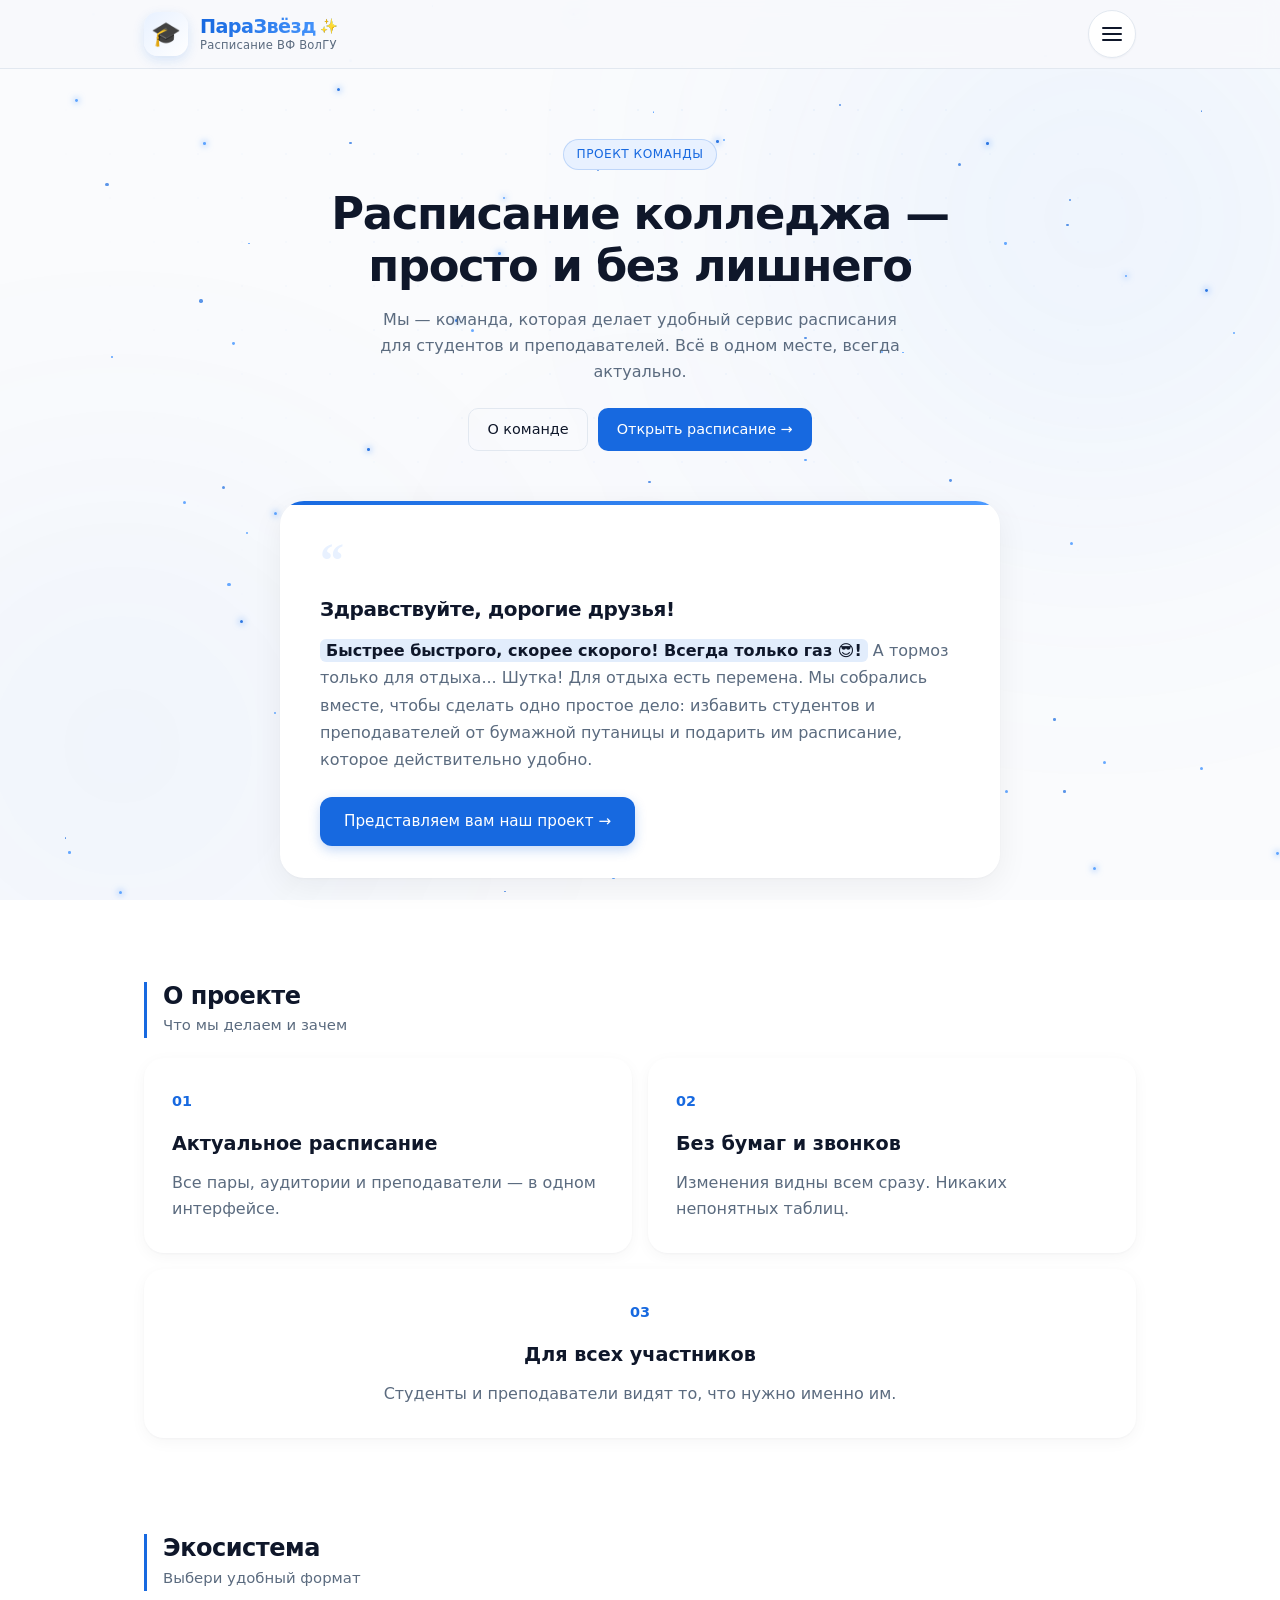
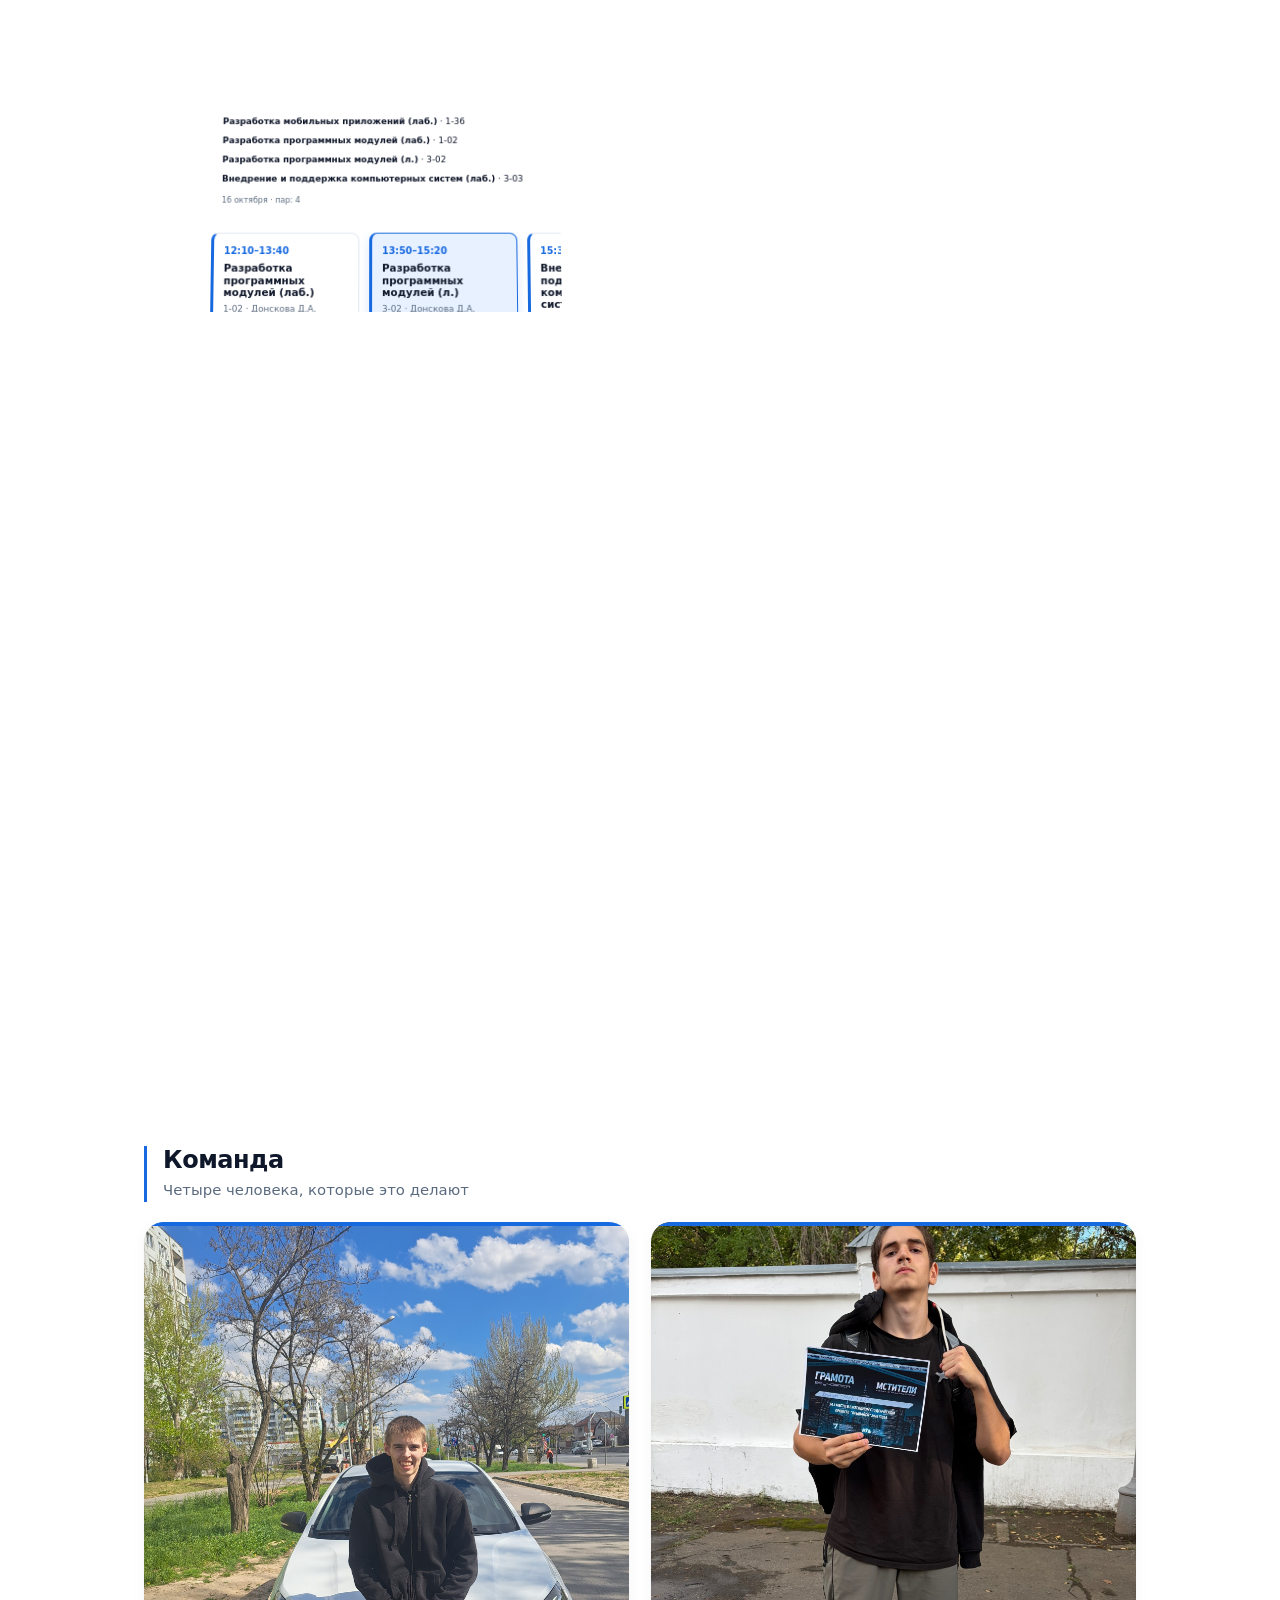
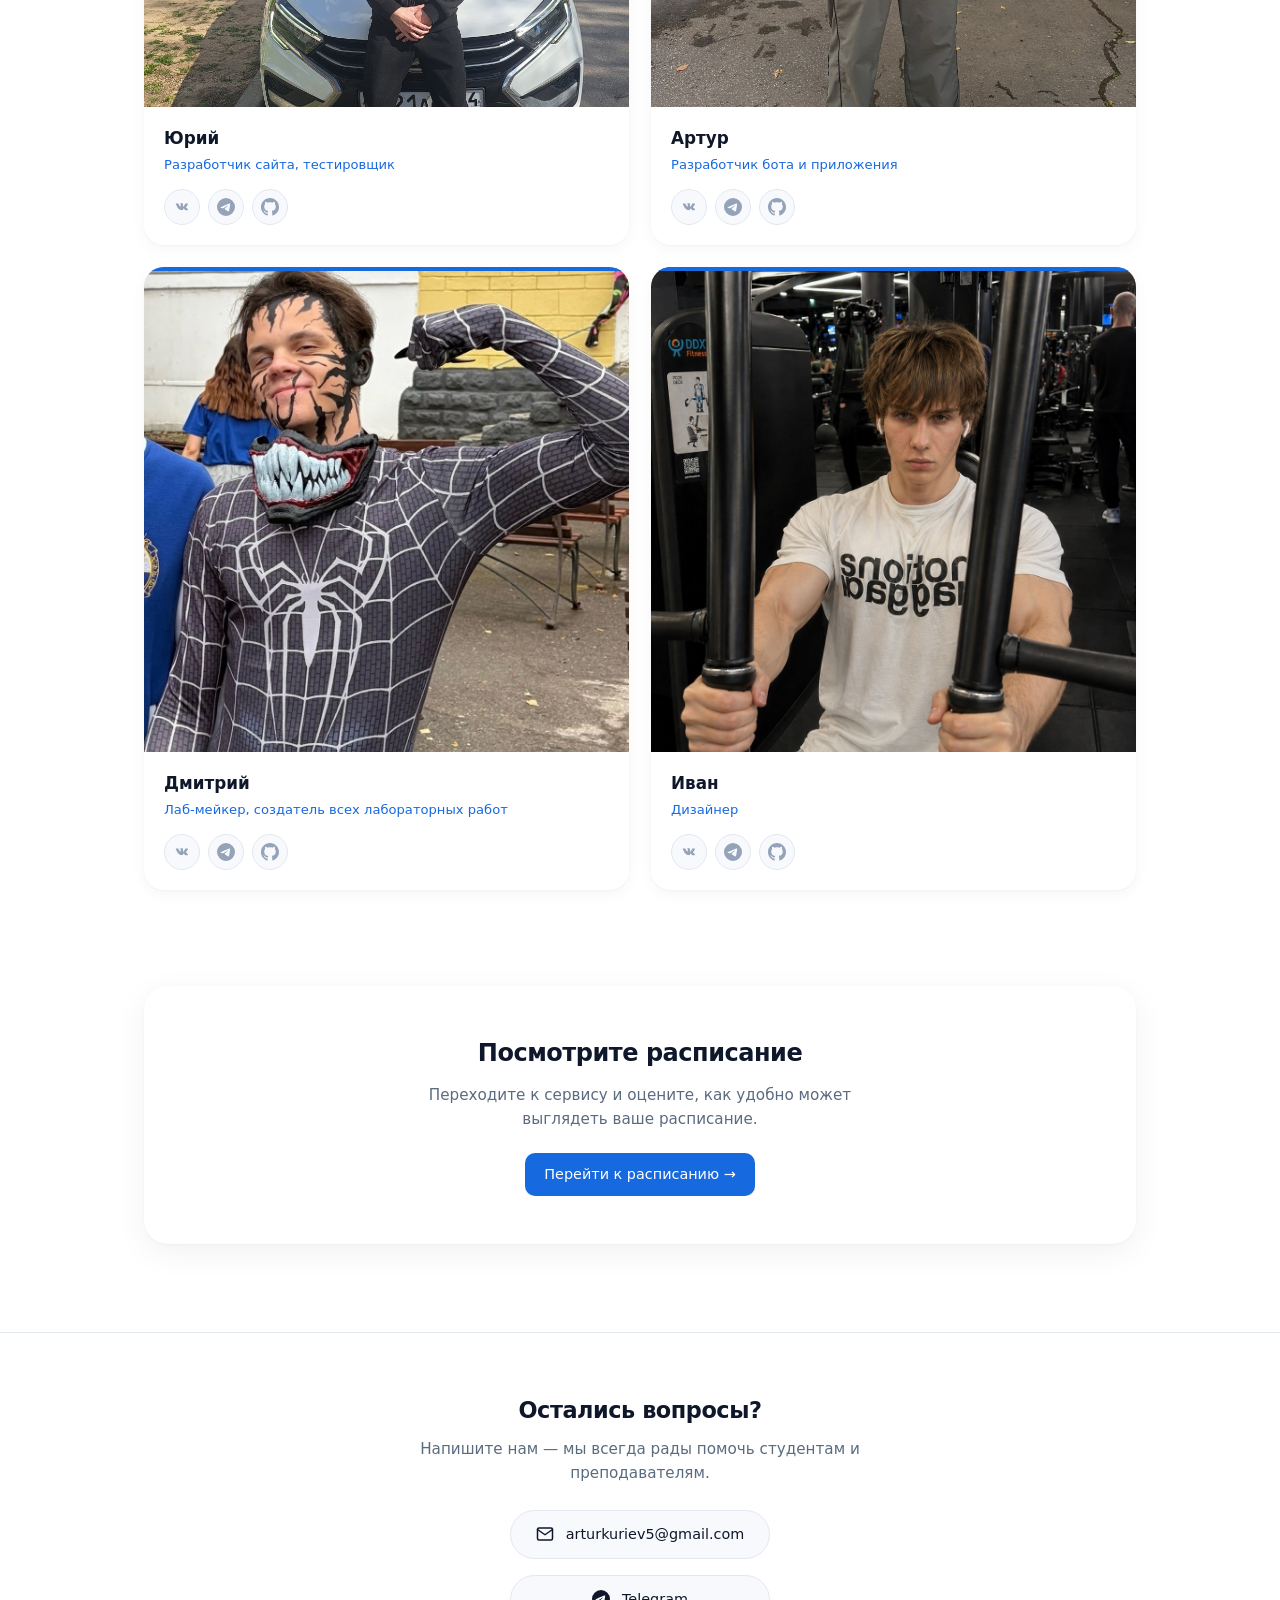
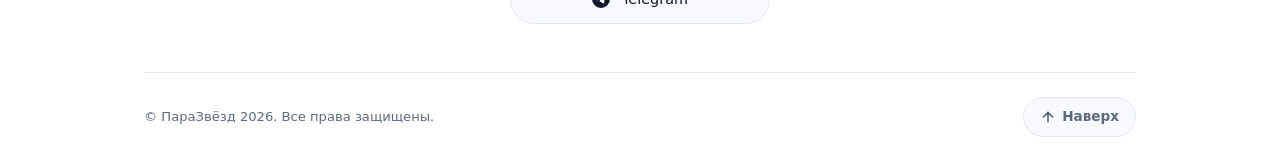
==== index.html @ f4e9b622 "The fourty-five part is ready" ====
<!DOCTYPE html>
<html lang="ru">
<head>
  <meta charset="UTF-8">
  <meta name="viewport" content="width=device-width, initial-scale=1.0">
  <link rel="icon" type="image/png" href="img/favicon.png">
  <title>ПараЗвёзд — расписание ВФ ВолГУ</title>
  <link rel="stylesheet" href="style.css">
</head>
<body>
  <div class="page-bg"></div>
  <div class="bg-decor" aria-hidden="true">
    <span class="blob blob-1"></span>
    <span class="blob blob-2"></span>
    <span class="blob blob-3"></span>
  </div>
  <div class="bg-particles" id="bgParticles" aria-hidden="true"></div>
  <div class="bg-sparkles" id="bgSparkles" aria-hidden="true"></div>
  <div class="star-field" id="starField" aria-hidden="true"></div>
  <header>
    <div class="container nav">
      <a href="index.html" class="logo">
        <div class="logo-icon-wrap">
          <span class="logo-icon">🎓</span>
        </div>
        <div class="logo-text">
          <b>ПараЗвёзд <span class="star-sparkle">✨</span></b>
          <small>Расписание ВФ ВолГУ</small>
        </div>
      </a>
      
      <div class="nav-actions">
        <button class="nav-burger-btn" id="menuBtn" aria-label="Меню">
          <div class="burger-icon">
            <span></span><span></span><span></span>
          </div>
        </button>
      </div>
    </div>
  </header>

    <!-- ПОЛНОЭКРАННОЕ МЕНЮ С КНОПКОЙ ЗАКРЫТИЯ -->
  <div class="fullscreen-menu" id="mobileMenu">
    <!-- Кнопка закрытия -->
    <button class="fs-close-btn" id="closeMenuBtn" aria-label="Закрыть меню">
      <svg width="28" height="28" viewBox="0 0 24 24" fill="none" stroke="currentColor" stroke-width="2" stroke-linecap="round">
        <path d="M18 6L6 18M6 6l12 12"/>
      </svg>
    </button>

    <div class="fs-menu-content">
      <nav class="fs-nav">
        <a href="#about" class="fs-link" style="--i: 1;">О проекте</a>
        <a href="#ecosystem" class="fs-link" style="--i: 2;">Платформы</a>
        <a href="#team" class="fs-link" style="--i: 3;">Команда</a>
      </nav>
      
      <div class="fs-actions">
        <a href="schedule.html" class="fs-btn-main">Расписание</a>
        <button class="fs-theme-btn" id="themeToggle">
          <span id="themeIcon">🌑</span> Сменить тему
        </button>
      </div>
    </div>
  </div>

  <section class="hero">
    <div class="container">
      <div class="hero-badge">Проект команды</div>
      <h1>Расписание колледжа —<br>просто и без лишнего</h1>
      <p>Мы — команда, которая делает удобный сервис расписания для студентов и преподавателей. Всё в одном месте, всегда актуально.</p>
      <div class="hero-buttons">
        <a href="#team" class="btn btn-ghost">О команде</a>
        <a href="schedule.html" class="btn btn-primary">Открыть расписание →</a>
      </div>
    </div>
  </section>

  <section class="intro">
    <div class="container">
      <div class="intro-card">
        <div class="intro-mark">“</div>
        <p class="intro-greeting">Здравствуйте, дорогие друзья!</p>
        <p class="intro-text">
          <span class="bold">Быстрее быстрого, скорее скорого! Всегда только газ 😎!</span> 
          А тормоз только для отдыха... Шутка! Для отдыха есть перемена.
          Мы собрались вместе, чтобы сделать одно простое дело:
          избавить студентов и преподавателей от бумажной путаницы
          и подарить им расписание, которое действительно удобно.
        </p>
        <div class="intro-sign-wrap">
          <a href="schedule.html" class="intro-sign">Представляем вам наш проект →</a>
        </div>
      </div>
    </div>
  </section>

  <section id="about">
    <div class="container">
      <div class="section-head">
        <h2 class="section-title">О проекте</h2>
        <p class="section-sub">Что мы делаем и зачем</p>
      </div>
      <div class="about-grid">
        <div class="about-item">
          <div class="num">01</div>
          <h3>Актуальное расписание</h3>
          <p>Все пары, аудитории и преподаватели — в одном интерфейсе.</p>
        </div>
        <div class="about-item">
          <div class="num">02</div>
          <h3>Без бумаг и звонков</h3>
          <p>Изменения видны всем сразу. Никаких непонятных таблиц.</p>
        </div>
        <div class="about-item">
          <div class="num">03</div>
          <h3>Для всех участников</h3>
          <p>Студенты и преподаватели видят то, что нужно именно им.</p>
        </div>
      </div>
    </div>
  </section>

 <!-- ЭКОСИСТЕМА -->
<section id="ecosystem">
  <div class="container">
    <div class="section-head">
      <h2 class="section-title">Экосистема</h2>
      <p class="section-sub">Выбери удобный формат</p>
    </div>
    
    <!-- МОБИЛЬНЫЙ ХАБ (виден только на телефонах) -->
        <!-- МОБИЛЬНЫЙ ХАБ (виден только на телефонах) -->
    <div class="eco-mobile-hub" id="ecoMobileHub">
      <!-- Сетка из 4 иконок -->
            <!-- Сетка из 4 иконок -->
      <div class="emh-nav">
        <button class="emh-btn active" data-target="web">
          <div class="emh-icon-wrap">
            <!-- Иконка Web (Глобус) -->
            <svg viewBox="0 0 24 24" fill="none" stroke="currentColor" stroke-width="2" stroke-linecap="round" stroke-linejoin="round"><circle cx="12" cy="12" r="10"></circle><line x1="2" y1="12" x2="22" y2="12"></line><path d="M12 2a15.3 15.3 0 0 1 4 10 15.3 15.3 0 0 1-4 10 15.3 15.3 0 0 1-4-10 15.3 15.3 0 0 1 4-10z"></path></svg>
          </div>
          <span class="emh-label">Web / iOS</span>
        </button>

        <button class="emh-btn" data-target="vk">
          <div class="emh-icon-wrap">
            <!-- Иконка VK (из футера) -->
            <svg viewBox="0 0 24 24" fill="currentColor"><path d="M12.785 16.241s.288-.032.436-.194c.136-.148.132-.427.132-.427s-.02-1.304.576-1.496c.588-.19 1.341 1.26 2.14 1.818.605.422 1.064.33 1.064.33l2.137-.03s1.117-.07.587-.953c-.043-.072-.308-.66-1.58-1.868-1.326-1.26-1.148-1.055.448-3.234.972-1.327 1.36-2.138 1.239-2.485-.116-.33-.84-.24-.84-.24l-2.407.015s-.178-.025-.31.056c-.13.08-.212.265-.212.265s-.38 1.03-.885 1.905c-1.065 1.854-1.492 1.951-1.666 1.837-.404-.265-.303-1.07-.303-1.642 0-1.786.267-2.53-.52-2.723-.26-.064-.452-.106-1.117-.113-.853-.01-1.573.003-1.982.207-.272.136-.482.44-.354.457.158.022.516.098.706.363.245.343.235 1.113.235 1.113s.14 2.104-.327 2.365c-.32.178-.76-.185-1.7-1.844 0 0-.47-.825-.85-1.735-.09-.214-.215-.42-.402-.516-.228-.115-.563-.148-.563-.148l-2.287.014s-.343.01-.47.162c-.111.136-.008.416-.008.416s1.79 4.262 3.816 6.407c1.858 1.966 3.967 1.838 3.967 1.838h.955z"/></svg>
          </div>
          <span class="emh-label">VK</span>
        </button>
        
        <button class="emh-btn" data-target="android">
          <div class="emh-icon-wrap">
            <!-- Иконка Android (Робот) -->
            <svg viewBox="0 0 24 24" fill="none" stroke="currentColor" stroke-width="2" stroke-linecap="round" stroke-linejoin="round"><path d="M5 16V9h14v7a2 2 0 0 1-2 2H7a2 2 0 0 1-2-2z"></path><path d="M16 9V6a2 2 0 0 0-2-2H10a2 2 0 0 0-2 2v3"></path><circle cx="9" cy="13" r="1.5"></circle><circle cx="15" cy="13" r="1.5"></circle><path d="M8 22v-4"></path><path d="M16 22v-4"></path></svg>
          </div>
          <span class="emh-label">Android</span>
        </button>

        <button class="emh-btn" data-target="tg">
          <div class="emh-icon-wrap">
            <!-- Иконка Telegram (Самолетик из футера) -->
            <svg viewBox="0 0 24 24" fill="currentColor"><path d="M11.944 0A12 12 0 0 0 0 12a12 12 0 0 0 12 12 12 12 0 0 0 12-12A12 12 0 0 0 12 0a12 12 0 0 0-.056 0zm4.962 7.224c.1-.002.321.023.465.14a.506.506 0 0 1 .171.325c.016.093.036.306.02.472-.18 1.898-.962 6.502-1.36 8.627-.168.9-.499 1.201-.82 1.23-.696.065-1.225-.46-1.9-.902-1.056-.693-1.653-1.124-2.678-1.8-1.185-.78-.417-1.21.258-1.91.177-.184 3.247-2.977 3.307-3.23.007-.032.014-.15-.056-.212s-.174-.041-.249-.024c-.106.024-1.793 1.14-5.061 3.345-.48.33-.913.49-1.302.48-.428-.008-1.252-.241-1.865-.44-.752-.245-1.349-.374-1.297-.789.027-.216.325-.437.893-.663 3.498-1.524 5.83-2.529 6.998-3.014 3.332-1.386 4.025-1.627 4.476-1.635z"/></svg>
          </div>
          <span class="emh-label">Telegram</span>
        </button>
      </div>

      <!-- Общее поле с контентом -->
      <div class="emh-content" id="emhContent">
        <h3 class="emh-title" id="emhTitle">Web / PWA</h3>
        <p class="emh-desc" id="emhDesc">Работает в браузере. Можно установить на iPhone как приложение.</p>
        <a href="#" class="emh-cta" id="emhCta">Как установить?</a>
      </div>
    </div>

    <!-- ДЕСКТОПНЫЕ 3D-КАРТОЧКИ (видны только на ПК) -->
    <div class="eco-carousel-wrap">
      <div class="eco-grid" id="ecoGrid">
        
        <!-- 1. САЙТ -->
        <div class="eco-card" data-color="#1769E0">
          <div class="eco-preview">
            <div class="mockup-browser">
              <div class="mb-header">
                <div class="mb-dots"><span></span><span></span><span></span></div>
                <div class="mb-url">yuriisuperprog.github.io</div>
              </div>
              <div class="mb-body">
                <div class="mb-top-list">
                  <div class="mb-line"><b>Разработка мобильных приложений (лаб.)</b> · 1-36</div>
                  <div class="mb-line"><b>Разработка программных модулей (лаб.)</b> · 1-02</div>
                  <div class="mb-line"><b>Разработка программных модулей (л.)</b> · 3-02</div>
                  <div class="mb-line"><b>Внедрение и поддержка компьютерных систем (лаб.)</b> · 3-03</div>
                  <div class="mb-subtext">16 октября · пар: 4</div>
                </div>
                <div class="mb-cards-row">
                  <div class="mb-card">
                    <div class="mb-time">12:10–13:40</div>
                    <div class="mb-title">Разработка программных модулей (лаб.)</div>
                    <div class="mb-room">1-02 · Донскова Д.А.</div>
                  </div>
                  <div class="mb-card active">
                    <div class="mb-time">13:50–15:20</div>
                    <div class="mb-title">Разработка программных модулей (л.)</div>
                    <div class="mb-room">3-02 · Донскова Д.А.</div>
                    <div class="mb-chips">
                      <span class="mb-chip">ИСП-241</span>
                      <span class="mb-chip">ИСП-242</span>
                      <span class="mb-chip">ИСП-243</span>
                    </div>
                  </div>
                  <div class="mb-card">
                    <div class="mb-time">15:30–17:00</div>
                    <div class="mb-title">Внедрение и поддержка компьютерных систем (лаб.)</div>
                    <div class="mb-room">4-01 · Ушакова М.А.</div>
                  </div>
                </div>
              </div>
            </div>
          </div>
          <div class="eco-text">
            <h3>Сайт</h3>
            <p>Полная версия расписания в браузере</p>
            <a href="schedule.html" class="eco-btn">Открыть</a>
          </div>
        </div>

        <!-- 2. TELEGRAM -->
        <div class="eco-card" data-color="#2AABEE">
          <div class="eco-preview">
            <div class="mockup-telegram">
              <div class="mt-header">
                <div class="mt-avatar">
                  <svg viewBox="0 0 24 24" fill="none" stroke="currentColor" stroke-width="2" stroke-linecap="round" stroke-linejoin="round"><path d="M22 2L11 13M22 2l-7 20-4-9-9-4 20-7z"/></svg>
                </div>
                <div class="mt-title">
                  <b>ПараЗвёзд</b>
                  <span>4 подписчика</span>
                </div>
                <div class="mt-actions">
                  <svg width="16" height="16" viewBox="0 0 24 24" fill="none" stroke="currentColor" stroke-width="2"><circle cx="11" cy="11" r="8"/><path d="M21 21l-4.35-4.35"/></svg>
                  <svg width="16" height="16" viewBox="0 0 24 24" fill="none" stroke="currentColor" stroke-width="2"><circle cx="12" cy="12" r="1"/><circle cx="19" cy="12" r="1"/><circle cx="5" cy="12" r="1"/></svg>
                </div>
              </div>
              <div class="mt-chat-bg">
                <div class="mt-message">
                  <div class="mt-msg-author">ПараЗвёзд <span class="mt-time">00:29</span></div>
                  <div class="mt-msg-text">
                    📅 <b>Расписание на неделю</b><br><br>
                    👥 <b>ИСП-241</b><br><br>
                    ⭐️⭐️ Понедельник · 19.10<br>
                    2 Пара. 10:10 — 11:40<br>
                    Разработка мобильных приложений (лаб.)<br>
                    Ауд. 1-36; Преп. Леонтьев Д.А.<br><br>
                    3 Пара. 12:10 — 13:40<br>
                    Разработка программных модулей (лаб.)<br>
                    Ауд. 1-02; Преп. Донскова Д.А.
                  </div>
                </div>
                <div class="mt-buttons">
                  <div class="mt-btn mt-btn-primary">📖 Посмотреть расписание</div>
                  <div class="mt-btn mt-btn-secondary">⚙️ Настройки</div>
                </div>
              </div>
            </div>
          </div>
          <div class="eco-text">
            <h3>Telegram-бот</h3>
            <p>Расписание прямо в мессенджере</p>
            <a href="#" class="eco-btn">Перейти</a>
          </div>
        </div>

        <!-- 3. VK -->
        <div class="eco-card" data-color="#0077FF">
          <div class="eco-preview">
            <div class="mockup-vk">
              <div class="vk-header">
                <div class="vk-avatar">B</div>
                <div class="vk-title">
                  <b>ПараЗвёзд</b>
                  <span>ВКонтакте</span>
                </div>
              </div>
              <div class="vk-chat-bg">
                <div class="vk-message">
                  <div class="vk-msg-author">ПараЗвёзд</div>
                  <div class="vk-msg-text">
                    📅 <b>Расписание на неделю</b><br><br>
                    👥 <b>ИСП-241</b><br><br>
                    ⭐️⭐️ Понедельник · 19.10<br>
                    2 Пара. 10:10 — 11:40<br>
                    Разработка мобильных приложений (лаб.)<br>
                    Ауд. 1-36; Преп. Леонтьев Д.А.<br><br>
                    3 Пара. 12:10 — 13:40<br>
                    Разработка программных модулей (лаб.)<br>
                    Ауд. 1-02; Преп. Донскова Д.А.
                  </div>
                </div>
                <div class="vk-buttons">
                  <div class="vk-btn">📖 Посмотреть расписание</div>
                  <div class="vk-btn">⚙️ Настройки</div>
                </div>
              </div>
            </div>
          </div>
          <div class="eco-text">
            <h3>VK-бот</h3>
            <p>Уведомления и расписание во ВКонтакте</p>
            <a href="#" class="eco-btn">Перейти</a>
          </div>
        </div>

        <!-- 4. ПРИЛОЖЕНИЕ -->
        <div class="eco-card" data-color="#6ecf9b">
          <div class="eco-preview">
            <div class="mockup-app">
              <div class="app-header">
                <div class="app-logo">🎓</div>
                <div class="app-title">
                  <b>ПараЗвёзд</b>
                  <span>Расписание ВолГУ</span>
                </div>
                <div class="app-actions">🌙 ☰</div>
              </div>
              <div class="app-body">
                <div class="app-greeting">
                  <b>Привет, Юрий! 👋</b>
                </div>
                <div class="app-wish">
                  🧠 Каждая решённая задача делает тебя сильнее!
                </div>
                <div class="app-filters">
                  <div class="app-label">Специальность</div>
                  <div class="app-chips">
                    <span class="app-chip">РУПО</span>
                    <span class="app-chip active">ИСП</span>
                    <span class="app-chip">ЗСП</span>
                    <span class="app-chip">ЭСП</span>
                    <span class="app-chip">ЮСП</span>
                  </div>
                  <div class="app-label" style="margin-top: 12px;">Курс</div>
                  <div class="app-chips">
                    <span class="app-chip">2 курс</span>
                    <span class="app-chip active">3 курс</span>
                    <span class="app-chip">4 курс</span>
                  </div>
                  <div class="app-label" style="margin-top: 12px;">Группа</div>
                  <div class="app-chips">
                    <span class="app-chip active">ИСП-241</span>
                    <span class="app-chip">ИСП-242</span>
                    <span class="app-chip">ИСП-243</span>
                  </div>
                </div>
              </div>
            </div>
          </div>
          <div class="eco-text">
            <h3>Приложение</h3>
            <p>Мобильное приложение для iOS и Android</p>
            <a href="#" class="eco-btn">Скачать</a>
          </div>
        </div>

      </div>
      <!-- Точки для мобилки (скрыты, так как есть мобильный хаб) -->
      <div class="eco-dots" id="ecoDots"></div>
    </div>
  </div>
</section>

<!-- МОДАЛКА ИНСТРУКЦИИ ДЛЯ iOS -->
<div class="install-modal" id="iosInstallModal">
  <div class="install-window">
    <button class="install-close" id="closeInstallBtn">✕</button>
    <div class="install-icon">🍏</div>
    <h3>Как установить на iPhone</h3>
    <div class="install-steps">
      <div class="step">
        <span class="step-num">1</span>
        <div>Откройте сайт в браузере <b>Safari</b> (это важно).</div>
      </div>
      <div class="step">
        <span class="step-num">2</span>
        <div>Нажмите на кнопку <b>«Поделиться»</b> (квадрат со стрелочкой вверх).</div>
      </div>
      <div class="step">
        <span class="step-num">3</span>
        <div>Выберите <b>«На экран "Домой"»</b>.</div>
      </div>
      <div class="step">
        <span class="step-num">4</span>
        <div>Нажмите <b>«Добавить»</b>.</div>
      </div>
    </div>
  </div>
</div>

  <section id="team">
    <div class="container">
      <div class="section-head">
        <h2 class="section-title">Команда</h2>
        <p class="section-sub">Четыре человека, которые это делают</p>
      </div>
      <div class="team-grid">

        <article class="member member--blue">
          <div class="photo">
            <img src="img/1.jpg" alt="Разработчик">
          </div>
          <div class="member-body">
            <h3>Юрий</h3>
            <div class="role">Разработчик сайта, тестировщик</div>
            <div class="team-socials">
               <a href="https://vk.ru/id566690820" target="_blank" class="social-btn vk" title="ВКонтакте"></a>
              <a href="https://t.me/Yura1231qwerty" target="_blank" class="social-btn tg" title="Telegram"></a>
              <a href="https://github.com/YuriiSuperProg" target="_blank" class="social-btn gh" title="GitHub"></a>
            </div>
          </div>
        </article>

        <article class="member member--blue-2">
          <div class="photo">
            <img src="img/2.jpg" alt="Разработчик">
          </div>
          <div class="member-body">
            <h3>Артур</h3>
            <div class="role">Разработчик бота и приложения</div>
            <div class="team-socials">
              <a href="https://vk.ru/aptypmorgan" target="_blank" class="social-btn vk" title="ВКонтакте"></a>
              <a href="https://t.me/shadwGG" target="_blank" class="social-btn tg" title="Telegram"></a>
              <a href="https://github.com/APTYPMORGAN" target="_blank" class="social-btn gh" title="GitHub"></a>
            </div>
          </div>
        </article>

        <article class="member member--dark">
          <div class="photo">
            <img src="img/31.jpg" alt="Разработчик">
          </div>
          <div class="member-body">
            <h3>Дмитрий</h3>
            <div class="role">Лаб-мейкер, создатель всех лабораторных работ</div>
            <div class="team-socials">
              <a href="https://vk.ru/virpitzstal" target="_blank" class="social-btn vk" title="ВКонтакте"></a>
              <a href="https://t.me/VirpitzStal" target="_blank" class="social-btn tg" title="Telegram"></a>
              <a href=" https://github.com/DmitriyPros" target="_blank" class="social-btn gh" title="GitHub"></a>
            </div>
          </div>
        </article>

        <article class="member member--soft">
          <div class="photo">
            <img src="img/4.jpg" alt="Разработчик">
          </div>
          <div class="member-body">
            <h3>Иван</h3>
            <div class="role">Дизайнер</div>
            <div class="team-socials">
              <a href="https://vk.ru/crom0v" target="_blank" class="social-btn vk" title="ВКонтакте"></a>
              <a href="https://t.me/crom0v" target="_blank" class="social-btn tg" title="Telegram"></a>
              <a href="https://github.com/VanyaOrlov2009" target="_blank" class="social-btn gh" title="GitHub"></a>
             </div>
          </div>
        </article>

      </div>
    </div>
  </section>

  <section>
    <div class="container">
      <div class="cta">
        <h2>Посмотрите расписание</h2>
        <p>Переходите к сервису и оцените, как удобно может выглядеть ваше расписание.</p>
        <a href="schedule.html" class="btn btn-primary">Перейти к расписанию →</a>
      </div>
    </div>
  </section>

  <footer>
  <div class="container">
    
    <div class="footer-support">
      <h2>Остались вопросы?</h2>
      <p>Напишите нам — мы всегда рады помочь студентам и преподавателям.</p>
      
      <!-- Контейнер открыт здесь -->
      <div class="footer-contact">
        
        <!-- Кнопка 1: Почта -->
        <a href="mailto:arturkuriev5@gmail.com" class="footer-btn" title="Написать на почту">
          <svg viewBox="0 0 24 24" fill="none" stroke="currentColor" stroke-width="2" stroke-linecap="round" stroke-linejoin="round" width="18" height="18">
            <path d="M4 4h16c1.1 0 2 .9 2 2v12c0 1.1-.9 2-2 2H4c-1.1 0-2-.9-2-2V6c0-1.1.9-2 2-2z"></path>
            <polyline points="22,6 12,13 2,6"></polyline>
          </svg>
          arturkuriev5@gmail.com
        </a>

        <!-- Кнопка 2: Telegram -->
        <a href="https://t.me/shadwGG" target="_blank" class="footer-btn footer-btn--tg" title="Написать в Telegram">
          <svg viewBox="0 0 24 24" fill="currentColor" width="18" height="18">
            <path d="M11.944 0A12 12 0 0 0 0 12a12 12 0 0 0 12 12 12 12 0 0 0 12-12A12 12 0 0 0 12 0a12 12 0 0 0-.056 0zm4.962 7.224c.1-.002.321.023.465.14a.506.506 0 0 1 .171.325c.016.093.036.306.02.472-.18 1.898-.962 6.502-1.36 8.627-.168.9-.499 1.201-.82 1.23-.696.065-1.225-.46-1.9-.902-1.056-.693-1.653-1.124-2.678-1.8-1.185-.78-.417-1.21.258-1.91.177-.184 3.247-2.977 3.307-3.23.007-.032.014-.15-.056-.212s-.174-.041-.249-.024c-.106.024-1.793 1.14-5.061 3.345-.48.33-.913.49-1.302.48-.428-.008-1.252-.241-1.865-.44-.752-.245-1.349-.374-1.297-.789.027-.216.325-.437.893-.663 3.498-1.524 5.83-2.529 6.998-3.014 3.332-1.386 4.025-1.627 4.476-1.635z"/>
          </svg>
          Telegram
        </a>

      </div> <!-- Контейнер закрыт ПОСЛЕ кнопки Telegram -->
    </div>

    <div class="footer-bottom">
      <div>© ПараЗвёзд 2026. Все права защищены.</div>
      <a href="#" class="footer-up-btn" onclick="window.scrollTo({top: 0, behavior: 'smooth'}); return false;">
        <svg width="16" height="16" viewBox="0 0 24 24" fill="none" stroke="currentColor" stroke-width="2.5" stroke-linecap="round" stroke-linejoin="round">
          <path d="M12 19V5M5 12l7-7 7 7"/>
        </svg>
        Наверх
      </a>
    </div>

  </div>
</footer>

  <!-- ОВЕРЛЕЙ И МОДАЛКА ДЛЯ ЭКОСИСТЕМЫ -->
  <div class="eco-overlay" id="ecoOverlay" hidden></div>
  <div class="eco-modal" id="ecoModal" hidden>
    <button class="eco-modal__close" id="ecoModalClose">✕</button>
    <div class="eco-modal__content" id="ecoModalContent"></div>
  </div>

  <script src="bg-particles.js"></script>
  <script src="stars.js"></script>
  <script src="script.js"></script>
</body>
</html>
---- style.css ----
/* ============================================================
   БАЗА
   ============================================================ */
* { margin: 0; padding: 0; box-sizing: border-box; }

:root {
  --blue:       #1769E0;
  --blue-2:     #4C9AFF;
  --blue-soft:  #E8F1FF;
  --bg:         #F7F9FC;
  --bg-2:       #EEF3F9;
  --card:       #FFFFFF;
  --text:       #0F172A;
  --muted:      #5B6B7F;
  --line:       #E2E8F0;
  --radius:     20px;

  --shadow-sm: 0 1px 2px rgba(15, 23, 42, 0.04);
  --shadow-md: 0 1px 3px rgba(15, 23, 42, 0.04), 0 4px 16px rgba(15, 23, 42, 0.04);
  --shadow-lg: 0 1px 3px rgba(15, 23, 42, 0.04), 0 8px 32px rgba(15, 23, 42, 0.06);
  --shadow-xl: 0 4px 12px rgba(15, 23, 42, 0.06), 0 12px 32px rgba(15, 23, 42, 0.1);
}

html.dark {
  --bg:         #0B1120;
  --bg-2:       #131C2E;
  --card:       #1A2338;
  --text:       #F7F9FC;
  --muted:      #94A3B8;
  --line:       #2A3448;
  --blue-soft:  #1E2A42;
  --shadow-sm: 0 1px 2px rgba(0, 0, 0, 0.3);
  --shadow-md: 0 1px 3px rgba(0, 0, 0, 0.3), 0 4px 16px rgba(0, 0, 0, 0.3);
  --shadow-lg: 0 1px 3px rgba(0, 0, 0, 0.3), 0 8px 32px rgba(0, 0, 0, 0.4);
  --shadow-xl: 0 4px 12px rgba(0, 0, 0, 0.4), 0 12px 32px rgba(0, 0, 0, 0.5);
}

html { scroll-behavior: smooth; }

body {
  font-family: 'Inter', -apple-system, 'Segoe UI', system-ui, sans-serif;
  background: transparent;           /* ← было var(--bg) */
  color: var(--text);
  line-height: 1.6;
  -webkit-font-smoothing: antialiased;
  transition: background .3s, color .3s;
}

.page-bg {
  position: fixed;
  inset: 0;
  z-index: -3;
  background: #FAFBFD;              /* молочный рассвет */
  transition: background 1.4s ease;
  pointer-events: none;
}
html.dark .page-bg { background: #070B18; }   /* ночь */

.container { max-width: 1040px; margin: 0 auto; padding: 0 24px; }

/* ============================================================
   HEADER И МЕНЮ
   ============================================================ */
header {
  position: sticky; top: 0;
  background: color-mix(in srgb, var(--bg) 88%, transparent);
  backdrop-filter: blur(10px);
  border-bottom: 1px solid var(--line);
  z-index: 100;
}
.nav { display: flex; justify-content: space-between; align-items: center; height: 68px; }
.nav-actions { display: flex; align-items: center; }

.nav-burger-btn {
  display: flex; align-items: center; justify-content: center;
  width: 48px; height: 48px;
  background: var(--card);
  border: 1px solid var(--line);
  border-radius: 50%;
  cursor: pointer;
  box-shadow: var(--shadow-sm);
  transition: all 0.3s ease;
}
.nav-burger-btn:hover { border-color: var(--blue); transform: scale(1.05); }
.nav-burger-btn .burger-icon { display: flex; flex-direction: column; justify-content: space-between; width: 20px; height: 14px; }
.nav-burger-btn .burger-icon span { display: block; width: 100%; height: 2px; background: var(--text); border-radius: 2px; transition: all 0.3s ease; }
.nav-burger-btn.open .burger-icon span:nth-child(1) { transform: translateY(6px) rotate(45deg); }
.nav-burger-btn.open .burger-icon span:nth-child(2) { opacity: 0; transform: scaleX(0); }
.nav-burger-btn.open .burger-icon span:nth-child(3) { transform: translateY(-6px) rotate(-45deg); }

/* ============================================================
   КНОПКИ / HERO
   ============================================================ */
.btn { display: inline-flex; align-items: center; gap: 6px; padding: 9px 18px; border-radius: 10px; text-decoration: none; font-weight: 500; font-size: .9rem; cursor: pointer; border: 1px solid transparent; transition: .15s; font-family: inherit; }
.btn-primary { background: var(--blue); color: #fff; }
.btn-primary:hover { background: #1259c4; }
.btn-ghost { background: transparent; border-color: var(--line); color: var(--text); }
.btn-ghost:hover { border-color: var(--blue); color: var(--blue); }

.hero { padding: 70px 0 50px; text-align: center; }
.hero-badge { display: inline-block; font-size: .76rem; font-weight: 500; letter-spacing: .04em; text-transform: uppercase; color: var(--blue); background: var(--blue-soft); border: 1px solid color-mix(in srgb, var(--blue) 20%, transparent); padding: 5px 13px; border-radius: 999px; margin-bottom: 18px; }
.hero h1 { font-size: clamp(1.8rem, 4vw, 2.8rem); font-weight: 700; letter-spacing: -.03em; line-height: 1.15; margin-bottom: 16px; }
.hero p { color: var(--muted); font-size: 1rem; max-width: 540px; margin: 0 auto 24px; }
.hero-buttons { display: flex; gap: 10px; justify-content: center; flex-wrap: wrap; }

/* ============================================================
   СЕКЦИИ
   ============================================================ */
section { padding: 48px 0; }
.section-head { margin-bottom: 20px; padding-left: 16px; border-left: 3px solid var(--blue); }
.section-title { font-size: 1.5rem; font-weight: 700; letter-spacing: -.02em; margin-bottom: 4px; line-height: 1.2; }
.section-sub { color: var(--muted); font-size: .93rem; }

/* О проекте */
.about-grid { display: grid; grid-template-columns: repeat(2, 1fr); gap: 16px; }
.about-item { background: var(--card); padding: 32px 28px; border-radius: 20px; box-shadow: var(--shadow-md); transition: box-shadow .2s, transform .2s; }
.about-item:hover { box-shadow: var(--shadow-lg); transform: translateY(-2px); }
.about-item:nth-child(3) { grid-column: 1 / -1; text-align: center; }
.about-item .num { font-size: 0.9rem; color: var(--blue); font-weight: 700; margin-bottom: 16px; font-variant-numeric: tabular-nums; }
.about-item h3 { font-size: 1.2rem; font-weight: 700; margin-bottom: 10px; }
.about-item p { color: var(--muted); font-size: 1rem; line-height: 1.6; }

@media (max-width: 640px) {
  .about-grid { grid-template-columns: 1fr; gap: 12px; }
  .about-item:nth-child(3) { grid-column: auto; text-align: left; }
  .about-item:nth-child(3) .num, .about-item:nth-child(3) h3, .about-item:nth-child(3) p { text-align: left; }
}

/* Команда */
.team-grid { display: grid; grid-template-columns: repeat(2, 1fr); gap: 22px; }
.member { position: relative; background: var(--card); border: none; border-radius: 20px; overflow: hidden; box-shadow: var(--shadow-md); transition: transform .25s, box-shadow .25s; }
.member:hover { transform: translateY(-4px); box-shadow: var(--shadow-xl); }
.member::before { content: ''; position: absolute; top: 0; left: 0; right: 0; height: 4px; background: var(--accent, var(--blue)); }
.member .photo { width: 100%; aspect-ratio: 1 / 1; overflow: hidden; background: var(--blue-soft); }
.member .photo img { width: 100%; height: 100%; object-fit: cover; object-position: center 30%; display: block; transition: transform .4s; }
.member:hover .photo img { transform: scale(1.04); }
.member-body { padding: 18px 20px 20px; }
.member h3 { font-size: 1.05rem; font-weight: 600; margin-bottom: 2px; }
.member .role { font-size: .82rem; font-weight: 500; margin-bottom: 10px; color: var(--blue); }
.member .desc { color: var(--muted); font-size: .87rem; line-height: 1.5; }
@media (max-width: 640px) { .team-grid { grid-template-columns: 1fr !important; gap: 16px; } }

/* CTA */
.cta { border: none; border-radius: 24px; padding: 48px 28px; text-align: center; background: var(--card); box-shadow: var(--shadow-lg); }
.cta h2 { font-size: 1.5rem; font-weight: 700; letter-spacing: -.02em; margin-bottom: 10px; }
.cta p { color: var(--muted); font-size: .95rem; max-width: 460px; margin: 0 auto 22px; }

/* ============================================================
   ЛОГОТИП
   ============================================================ */
.logo { display: inline-flex; align-items: center; gap: 12px; text-decoration: none; transition: transform 0.3s ease; }
.logo:hover { transform: scale(1.02); }
.logo-icon-wrap { display: flex; align-items: center; justify-content: center; width: 44px; height: 44px; border-radius: 14px; background: linear-gradient(135deg, var(--blue-soft, #E8F1FF), #ffffff); box-shadow: 0 4px 12px rgba(23, 105, 224, 0.15); position: relative; overflow: hidden; flex-shrink: 0; }
.logo-icon-wrap::after { content: ''; position: absolute; top: 0; left: -100%; width: 50%; height: 100%; background: linear-gradient(90deg, transparent, rgba(255,255,255,0.8), transparent); transform: skewX(-20deg); animation: logoShine 4s infinite; }
@keyframes logoShine { 0% { left: -100%; } 20% { left: 200%; } 100% { left: 200%; } }
.logo-icon { font-size: 1.5rem; line-height: 1; animation: iconFloat 3s ease-in-out infinite; }
@keyframes iconFloat { 0%, 100% { transform: translateY(0); } 50% { transform: translateY(-3px); } }
.logo-text { display: flex; flex-direction: column; line-height: 1.1; }
.logo-text b { font-size: 1.2rem; font-weight: 800; letter-spacing: -0.03em; display: flex; align-items: center; gap: 4px; background: linear-gradient(90deg, #1769E0, #4C9AFF, #1769E0); background-size: 200% auto; -webkit-background-clip: text; background-clip: text; color: transparent; animation: textGradient 4s linear infinite; }
@keyframes textGradient { to { background-position: 200% center; } }
.logo-text small { font-size: 0.72rem; color: var(--muted, #94A3B8); font-weight: 500; letter-spacing: 0.02em; margin-top: 2px; }
.star-sparkle { display: inline-block; font-size: 0.9rem; -webkit-text-fill-color: initial; color: #4C9AFF; animation: sparkle 2s infinite; }
@keyframes sparkle { 0%, 100% { transform: scale(1) rotate(0deg); opacity: 1; } 50% { transform: scale(1.3) rotate(15deg); opacity: 0.7; } }
html.dark .logo-icon-wrap { background: linear-gradient(135deg, #1A2338, #2A3448); box-shadow: 0 4px 12px rgba(0, 0, 0, 0.3); }
html.dark .logo-icon-wrap::after { background: linear-gradient(90deg, transparent, rgba(255,255,255,0.2), transparent); }
html.dark .logo-text b { background: linear-gradient(90deg, #4C9AFF, #8AB4F8, #4C9AFF); background-size: 200% auto; -webkit-background-clip: text; background-clip: text; }
@media (max-width: 640px) { .logo-icon-wrap { width: 38px; height: 38px; } .logo-text b { font-size: 1.05rem; } .logo-text small { font-size: 0.65rem; } }

/* ============================================================
   ЭКОСИСТЕМА (СВАЙП + 3D)
   ============================================================ */
#ecosystem {
  --eco-bg: transparent;
  transition: background 0.6s ease;
  background: var(--eco-bg);
  position: relative;
}

.eco-carousel-wrap { position: relative; width: 100%; }

.eco-grid {
  display: flex;
  gap: 16px;
  overflow-x: auto;
  scroll-snap-type: x mandatory;
  padding-bottom: 20px;
  -webkit-overflow-scrolling: touch;
  scrollbar-width: none;
}
.eco-grid::-webkit-scrollbar { display: none; }

@media (min-width: 901px) {
  .eco-grid {
    display: grid;
    grid-template-columns: repeat(2, 1fr);
    gap: 24px;
    overflow-x: visible;
    padding-bottom: 0;
    perspective: 1200px;
  }
  .eco-dots { display: none !important; }
}

@media (max-width: 900px) {
  .eco-card { flex: 0 0 85%; scroll-snap-align: center; }
  .eco-dots { display: flex; }
    .emh-btn {
    display: flex;
    flex-direction: column;
    align-items: center;
    justify-content: center;
    gap: 8px;
    padding: 12px 4px; /* Уменьшили отступы, чтобы поместилось 4 кнопки */
    background: var(--card);
    border: 1px solid var(--line);
    border-radius: 20px;
    cursor: pointer;
    transition: all 0.3s cubic-bezier(0.2, 0.8, 0.2, 1);
    box-shadow: var(--shadow-sm);
  }

  /* Красивый кружок под эмодзи */
  .emh-icon-wrap {
    display: flex;
    align-items: center;
    justify-content: center;
    width: 40px;
    height: 40px;
    background: var(--bg); /* Легкий серый фон */
    border-radius: 12px;
    font-size: 1.4rem; /* Размер эмодзи */
    line-height: 1;
    transition: all 0.3s ease;
  }

  .emh-label {
    font-size: 0.7rem; /* Шрифт чуть меньше, чтобы влезло */
    font-weight: 600;
    color: var(--muted);
    transition: color 0.3s ease;
  }

  /* Эффект при нажатии (активная кнопка) */
  .emh-btn.active {
    border-color: var(--blue);
    background: color-mix(in srgb, var(--blue) 8%, var(--card));
    box-shadow: 0 0 15px color-mix(in srgb, var(--blue) 20%, transparent);
  }

  .emh-btn.active .emh-icon-wrap {
    background: var(--blue-soft);
    transform: scale(1.05);
  }

  .emh-btn.active .emh-label {
    color: var(--blue);
  }
}

/* Карточка */
.eco-card {
  position: relative;
  display: flex; flex-direction: column;
  background: var(--card);
  border-radius: 28px;
  box-shadow: var(--shadow-md);
  border: 1px solid var(--line);
  overflow: hidden;
  transform-style: preserve-3d;
  transition: transform 0.15s ease-out, box-shadow 0.3s ease;
  will-change: transform;
}
@media (min-width: 901px) {
  .eco-card { cursor: pointer; }
  .eco-card:hover { box-shadow: var(--shadow-xl); z-index: 10; }
}

.eco-preview { background: var(--bg-2); height: 300px; position: relative; display: flex; align-items: flex-start; justify-content: center; overflow: hidden; padding: 24px 24px 0 24px; }
.eco-text {
  padding: 24px; 
  display: flex; 
  flex-direction: column; 
  flex: 1;
  position: relative; /* Добавить */
  z-index: 2;         /* Добавить */
}
.eco-text h3 { font-size: 1.6rem; font-weight: 800; margin-bottom: 8px; letter-spacing: -0.02em; }
.eco-text p { color: var(--muted); font-size: 1rem; margin-bottom: 24px; flex: 1; }
.eco-btn { display: inline-flex; align-items: center; justify-content: center; background: var(--blue); color: #fff; padding: 16px; border-radius: 16px; font-weight: 600; font-size: 1.05rem; text-decoration: none; transition: background 0.2s; }
.eco-btn:hover { background: var(--blue-2); }

/* 1. Браузер */
.mockup-browser { width: 100%; max-width: 380px; background: var(--card); border-radius: 16px 16px 0 0; box-shadow: 0 -4px 24px rgba(0,0,0,0.06); border: 1px solid var(--line); border-bottom: none; transform: perspective(1000px) rotateX(5deg); transform-origin: bottom; overflow: hidden; }
.mb-header { background: var(--bg); padding: 10px 16px; display: flex; align-items: center; gap: 12px; border-bottom: 1px solid var(--line); }
.mb-dots span { width: 8px; height: 8px; border-radius: 50%; display: inline-block; margin-right: 4px; }
.mb-dots span:nth-child(1) { background: #FF5F56; } .mb-dots span:nth-child(2) { background: #FFBD2E; } .mb-dots span:nth-child(3) { background: #27C93F; }
.mb-url { flex: 1; background: var(--card); border: 1px solid var(--line); border-radius: 6px; padding: 4px 12px; font-size: 0.65rem; color: var(--muted); text-align: center; }
.mb-body { padding: 12px; display: flex; flex-direction: column; gap: 16px; }
.mb-top-list { display: flex; flex-direction: column; gap: 6px; background: var(--bg); padding: 10px; border-radius: 8px; }
.mb-line { font-size: 0.55rem; color: var(--text); white-space: nowrap; overflow: hidden; text-overflow: ellipsis; }
.mb-subtext { font-size: 0.5rem; color: var(--muted); margin-top: 4px; }
.mb-cards-row { display: flex; gap: 10px; overflow-x: hidden; }
.mb-card { flex: 0 0 150px; background: var(--card); border: 1px solid var(--line); border-left: 3px solid var(--blue); border-radius: 8px; padding: 10px; display: flex; flex-direction: column; gap: 4px; }
.mb-card.active { background: var(--blue-soft); border-color: var(--blue); box-shadow: 0 4px 12px rgba(23, 105, 224, 0.15); }
.mb-time { font-size: 0.6rem; font-weight: 700; color: var(--blue); }
.mb-title { font-size: 0.65rem; font-weight: 600; color: var(--text); line-height: 1.2; }
.mb-room { font-size: 0.55rem; color: var(--muted); }
.mb-chips { display: flex; flex-wrap: wrap; gap: 4px; margin-top: 6px; }
.mb-chip { font-size: 0.5rem; background: var(--blue); color: #fff; padding: 2px 6px; border-radius: 4px; }

/* 2. Telegram */
.mockup-telegram { width: 100%; max-width: 300px; background: #F0F2F5; border-radius: 16px 16px 0 0; box-shadow: 0 -4px 24px rgba(0,0,0,0.06); border: 1px solid var(--line); border-bottom: none; transform: perspective(1000px) rotateX(5deg); transform-origin: bottom; overflow: hidden; display: flex; flex-direction: column; }
.mt-header { background: var(--card); padding: 12px 16px; display: flex; align-items: center; gap: 12px; border-bottom: 1px solid var(--line); }
.mt-avatar { width: 32px; height: 32px; background: var(--blue-soft); color: var(--blue); border-radius: 50%; display: flex; align-items: center; justify-content: center; flex-shrink: 0; }
.mt-avatar svg { width: 18px; height: 18px; }
.mt-title { display: flex; flex-direction: column; flex: 1; }
.mt-title b { font-size: 0.85rem; color: var(--text); line-height: 1.2; }
.mt-title span { font-size: 0.65rem; color: var(--muted); }
.mt-actions { display: flex; gap: 12px; color: var(--muted); }
.mt-chat-bg { padding: 16px; display: flex; flex-direction: column; gap: 12px; }
.mt-message { background: var(--card); border-radius: 12px; border-top-left-radius: 4px; padding: 12px; box-shadow: 0 1px 4px rgba(0,0,0,0.05); }
.mt-msg-author { font-size: 0.75rem; font-weight: 700; color: var(--blue); margin-bottom: 6px; display: flex; justify-content: space-between; }
.mt-time { font-size: 0.6rem; color: var(--muted); font-weight: 400; }
.mt-msg-text { font-size: 0.7rem; line-height: 1.5; color: var(--text); }
.mt-buttons { display: flex; flex-direction: column; gap: 6px; }
.mt-btn { background: var(--card); padding: 10px; border-radius: 8px; text-align: center; font-size: 0.7rem; font-weight: 600; color: var(--blue); box-shadow: 0 1px 2px rgba(0,0,0,0.05); }
.mt-btn-primary { background: var(--blue); color: #fff; }

/* 3. VK */
.mockup-vk { width: 100%; max-width: 300px; background: #EDEEF0; border-radius: 16px 16px 0 0; box-shadow: 0 -4px 24px rgba(0,0,0,0.06); border: 1px solid var(--line); border-bottom: none; transform: perspective(1000px) rotateX(5deg); transform-origin: bottom; overflow: hidden; display: flex; flex-direction: column; }
.vk-header { background: var(--blue); padding: 12px 16px; display: flex; align-items: center; gap: 12px; }
.vk-avatar { width: 32px; height: 32px; background: #fff; color: var(--blue); border-radius: 50%; display: flex; align-items: center; justify-content: center; font-weight: 800; flex-shrink: 0; }
.vk-title { display: flex; flex-direction: column; flex: 1; color: #fff; }
.vk-title b { font-size: 0.85rem; line-height: 1.2; }
.vk-title span { font-size: 0.65rem; opacity: 0.8; }
.vk-chat-bg { padding: 16px; display: flex; flex-direction: column; gap: 12px; }
.vk-message { background: var(--card); border-radius: 12px; padding: 12px; box-shadow: 0 1px 4px rgba(0,0,0,0.05); }
.vk-msg-author { font-size: 0.75rem; font-weight: 700; color: var(--blue); margin-bottom: 6px; }
.vk-msg-text { font-size: 0.7rem; line-height: 1.5; color: var(--text); }
.vk-buttons { display: flex; flex-direction: column; gap: 6px; }
.vk-btn { background: var(--card); padding: 10px; border-radius: 8px; text-align: center; font-size: 0.7rem; font-weight: 600; color: var(--blue); box-shadow: 0 1px 2px rgba(0,0,0,0.05); }

/* 4. Приложение */
.mockup-app { width: 100%; max-width: 280px; background: var(--bg); border-radius: 16px 16px 0 0; box-shadow: 0 -4px 24px rgba(0,0,0,0.06); border: 1px solid var(--line); border-bottom: none; transform: perspective(1000px) rotateX(5deg); transform-origin: bottom; overflow: hidden; display: flex; flex-direction: column; }
.app-header { display: flex; align-items: center; padding: 16px; gap: 12px; }
.app-logo { width: 32px; height: 32px; background: var(--blue-soft); border-radius: 10px; display: flex; align-items: center; justify-content: center; font-size: 1.2rem; }
.app-title { display: flex; flex-direction: column; flex: 1; }
.app-title b { font-size: 0.85rem; color: var(--text); line-height: 1.2; }
.app-title span { font-size: 0.65rem; color: var(--muted); }
.app-actions { display: flex; gap: 8px; font-size: 0.8rem; color: var(--muted); }
.app-body { padding: 0 16px 16px 16px; display: flex; flex-direction: column; gap: 12px; }
.app-greeting { background: var(--card); padding: 16px; border-radius: 16px; font-size: 0.9rem; color: var(--text); box-shadow: 0 2px 8px rgba(0,0,0,0.02); }
.app-wish { background: var(--card); border: 1px dashed var(--line); padding: 12px; border-radius: 12px; font-size: 0.75rem; color: var(--blue); line-height: 1.4; }
.app-filters { display: flex; flex-direction: column; gap: 8px; }
.app-label { font-size: 0.7rem; color: var(--muted); font-weight: 600; }
.app-chips { display: flex; flex-wrap: wrap; gap: 6px; }
.app-chip { background: var(--card); border: 1px solid var(--line); padding: 6px 12px; border-radius: 20px; font-size: 0.7rem; color: var(--text); font-weight: 500; }
.app-chip.active { background: var(--blue); color: #fff; border-color: var(--blue); }

/* Точки для мобилки */
.eco-dots { display: flex; justify-content: center; gap: 8px; margin-top: 20px; }
.eco-dot { width: 8px; height: 8px; border-radius: 50%; background: var(--line); transition: 0.3s; cursor: pointer; border: none; padding: 0; }
.eco-dot.active { width: 24px; border-radius: 4px; background: var(--blue); }

/* Темная тема для мокапов */
html.dark .mockup-telegram { background: #17212B; }
html.dark .mt-header, html.dark .mt-message { background: #1A2338; }
html.dark .mt-msg-text { color: #F7F9FC; }
html.dark .mt-btn { background: #2A3448; color: #4C9AFF; }
html.dark .mt-btn-primary { background: #1769E0; color: #fff; }

html.dark .mockup-vk { background: #17212B; }
html.dark .vk-message { background: #1A2338; }
html.dark .vk-msg-text { color: #F7F9FC; }
html.dark .vk-btn { background: #2A3448; color: #4C9AFF; }

html.dark .mockup-app { background: #0B1120; }
html.dark .app-greeting, html.dark .app-wish, html.dark .app-chip { background: #1A2338; }
html.dark .app-chip.active { background: #1769E0; color: #fff; }

/* ============================================================
   МОДАЛКА (ВАУ-ЭФФЕКТ С FLIP)
   ============================================================ */
.eco-overlay { position: fixed; inset: 0; background: rgba(11, 17, 32, 0.6); backdrop-filter: blur(16px) saturate(1.2); -webkit-backdrop-filter: blur(16px) saturate(1.2); z-index: 9998; opacity: 0; transition: opacity 0.4s ease; }
.eco-overlay.is-open { opacity: 1; }
.eco-modal { position: fixed; inset: 0; z-index: 9999; display: flex; align-items: center; justify-content: center; padding: 24px; opacity: 0; transform: scale(0.9) translateY(20px); transition: opacity 0.4s ease, transform 0.5s cubic-bezier(0.2, 0.9, 0.3, 1.1); pointer-events: none; }
.eco-modal.is-open { opacity: 1; transform: scale(1) translateY(0); pointer-events: auto; }
.eco-modal__content { position: relative; width: 100%; max-width: 820px; max-height: 85vh; border-radius: 28px; background: var(--card); box-shadow: 0 40px 100px rgba(0, 0, 0, 0.4); display: flex; flex-direction: column; transform-style: preserve-3d; perspective: 1000px; overflow-y: auto; scrollbar-width: none; -ms-overflow-style: none; }
.eco-modal__content::-webkit-scrollbar { display: none; }
.eco-modal__content::before { content: ''; position: absolute; inset: -2px; border-radius: 30px; background: var(--eco-accent, #1769E0); filter: blur(40px); opacity: 0.3; z-index: -1; transition: background 0.4s ease, opacity 0.4s ease; }
.eco-modal__content .eco-preview { height: 320px; border-radius: 28px 28px 0 0; transform: translateY(20px); opacity: 0; transition: transform 0.5s cubic-bezier(0.2, 0.8, 0.2, 1), opacity 0.5s ease; overflow: hidden; position: relative; }
.eco-modal__content .eco-text { padding: 32px 40px 40px; transform: translateY(20px); opacity: 0; transition: transform 0.5s cubic-bezier(0.2, 0.8, 0.2, 1), opacity 0.5s ease; }
.eco-modal.is-open .eco-modal__content .eco-preview { transform: translateY(0); opacity: 1; transition-delay: 0.1s; }
.eco-modal.is-open .eco-modal__content .eco-text { transform: translateY(0); opacity: 1; transition-delay: 0.2s; }
.eco-modal__content .eco-text h3 { font-size: 1.6rem; margin-bottom: 12px; }
.eco-modal__content .eco-text p { font-size: 1rem; margin-bottom: 28px; }
.eco-modal__close {
  position: absolute; 
  top: 16px; 
  right: 16px;
  width: 52px;  /* Увеличили размер кнопки */
  height: 52px; /* Увеличили размер кнопки */
  border-radius: 50%;
  border: 1px solid var(--line);
  background: rgba(255, 255, 255, 0.8);
  backdrop-filter: blur(10px);
  color: var(--text);
  cursor: pointer; 
  display: flex; 
  align-items: center; 
  justify-content: center;
  font-size: 1.5rem; /* <-- ВОТ ЭТО делает крестик больше */
  font-weight: 300;  /* Делаем линии крестика чуть тоньше и изящнее */
  box-shadow: var(--shadow-md);
  transition: transform 0.3s cubic-bezier(0.2, 0.8, 0.2, 1), background 0.2s;
  z-index: 10;
}

.eco-modal__close:hover {
  background: var(--card);
  transform: rotate(90deg) scale(1.1);
}

html.dark .eco-modal__close {
  background: rgba(26, 35, 56, 0.8);
}
html.dark .eco-modal__close { background: rgba(26, 35, 56, 0.8); }
@media (max-width: 900px) { .eco-modal__content .eco-preview { height: 240px; } .eco-modal__content .eco-text { padding: 24px; } }

/* ============================================================
   ПОЛНОЭКРАННОЕ МЕНЮ
   ============================================================ */
.fullscreen-menu { position: fixed; inset: 0; background: color-mix(in srgb, var(--bg) 90%, transparent); backdrop-filter: blur(24px); -webkit-backdrop-filter: blur(24px); z-index: 10000; display: flex; align-items: center; justify-content: center; opacity: 0; pointer-events: none; transition: opacity 0.4s cubic-bezier(0.2, 0.8, 0.2, 1); }
.fullscreen-menu.open { opacity: 1; pointer-events: auto; }
.fs-close-btn { position: absolute; top: 24px; right: 24px; width: 48px; height: 48px; display: flex; align-items: center; justify-content: center; background: var(--card); border: 1px solid var(--line); border-radius: 50%; color: var(--text); cursor: pointer; box-shadow: var(--shadow-md); transition: all 0.3s ease; z-index: 10001; }
.fs-close-btn:hover { background: var(--bg-2); transform: scale(1.1) rotate(90deg); }
.fs-menu-content { display: flex; flex-direction: column; align-items: center; gap: 48px; width: 100%; max-width: 400px; padding: 24px; transform: translateY(20px); transition: transform 0.4s cubic-bezier(0.2, 0.8, 0.2, 1); }
.fullscreen-menu.open .fs-menu-content { transform: translateY(0); }
.fs-nav { display: flex; flex-direction: column; align-items: center; gap: 24px; width: 100%; }
.fs-link { font-size: 2.2rem; font-weight: 800; color: var(--text); text-decoration: none; letter-spacing: -0.03em; transition: color 0.2s, transform 0.2s; position: relative; opacity: 0; transform: translateY(20px); }
.fullscreen-menu.open .fs-link { animation: fsItemUp 0.5s cubic-bezier(0.2, 0.8, 0.2, 1) forwards; animation-delay: calc(var(--i) * 0.1s); }
@keyframes fsItemUp { to { opacity: 1; transform: translateY(0); } }
.fs-link:hover { color: var(--blue); transform: scale(1.05); }
.fs-actions { display: flex; flex-direction: column; gap: 12px; width: 100%; opacity: 0; transform: translateY(20px); }
.fullscreen-menu.open .fs-actions { animation: fsItemUp 0.5s cubic-bezier(0.2, 0.8, 0.2, 1) forwards; animation-delay: 0.4s; }
.fs-btn-main { display: flex; align-items: center; justify-content: center; width: 100%; padding: 18px; background: var(--blue); color: #fff; border-radius: 16px; font-size: 1.1rem; font-weight: 600; text-decoration: none; box-shadow: 0 8px 24px rgba(23, 105, 224, 0.3); transition: transform 0.2s, box-shadow 0.2s, background 0.2s; }
.fs-btn-main:hover { background: #1259c4; transform: translateY(-2px); box-shadow: 0 12px 32px rgba(23, 105, 224, 0.4); }
.fs-theme-btn { display: flex; align-items: center; justify-content: center; gap: 8px; width: 100%; padding: 18px; background: var(--card); border: 1px solid var(--line); color: var(--text); border-radius: 16px; font: inherit; font-size: 1rem; font-weight: 500; cursor: pointer; transition: all 0.2s; }
.fs-theme-btn:hover { border-color: var(--blue); color: var(--blue); transform: translateY(-2px); box-shadow: var(--shadow-md); }
html.dark .fullscreen-menu { background: color-mix(in srgb, #0B1120 90%, transparent); }
html.dark .fs-close-btn { background: #1A2338; border-color: #2A3448; }
@media (max-width: 640px) { .fs-close-btn { top: 16px; right: 16px; width: 42px; height: 42px; } .fs-link { font-size: 1.8rem; } .fs-menu-content { gap: 32px; } }

/* ============================================================
   СОЦИАЛЬНЫЕ КНОПКИ
   ============================================================ */
.team-socials { display: flex; gap: 8px; margin-top: 14px; }
.social-btn { display: inline-flex; align-items: center; justify-content: center; width: 36px; height: 36px; border-radius: 50%; background: var(--bg); border: 1px solid var(--line); transition: all 0.2s ease; background-repeat: no-repeat; background-position: center; background-size: 18px 18px; }
.social-btn:hover { transform: translateY(-3px); box-shadow: var(--shadow-md); border-color: transparent; }
.social-btn.vk { background-image: url("data:image/svg+xml,%3Csvg xmlns='http://www.w3.org/2000/svg' viewBox='0 0 24 24' fill='%2394A3B8'%3E%3Cpath d='M12.785 16.241s.288-.032.436-.194c.136-.148.132-.427.132-.427s-.02-1.304.576-1.496c.588-.19 1.341 1.26 2.14 1.818.605.422 1.064.33 1.064.33l2.137-.03s1.117-.07.587-.953c-.043-.072-.308-.66-1.58-1.868-1.326-1.26-1.148-1.055.448-3.234.972-1.327 1.36-2.138 1.239-2.485-.116-.33-.84-.24-.84-.24l-2.407.015s-.178-.025-.31.056c-.13.08-.212.265-.212.265s-.38 1.03-.885 1.905c-1.065 1.854-1.492 1.951-1.666 1.837-.404-.265-.303-1.07-.303-1.642 0-1.786.267-2.53-.52-2.723-.26-.064-.452-.106-1.117-.113-.853-.01-1.573.003-1.982.207-.272.136-.482.44-.354.457.158.022.516.098.706.363.245.343.235 1.113.235 1.113s.14 2.104-.327 2.365c-.32.178-.76-.185-1.7-1.844 0 0-.47-.825-.85-1.735-.09-.214-.215-.42-.402-.516-.228-.115-.563-.148-.563-.148l-2.287.014s-.343.01-.47.162c-.111.136-.008.416-.008.416s1.79 4.262 3.816 6.407c1.858 1.966 3.967 1.838 3.967 1.838h.955z'/%3E%3C/svg%3E"); }
.social-btn.tg { background-image: url("data:image/svg+xml,%3Csvg xmlns='http://www.w3.org/2000/svg' viewBox='0 0 24 24' fill='%2394A3B8'%3E%3Cpath d='M11.944 0A12 12 0 0 0 0 12a12 12 0 0 0 12 12 12 12 0 0 0 12-12A12 12 0 0 0 12 0a12 12 0 0 0-.056 0zm4.962 7.224c.1-.002.321.023.465.14a.506.506 0 0 1 .171.325c.016.093.036.306.02.472-.18 1.898-.962 6.502-1.36 8.627-.168.9-.499 1.201-.82 1.23-.696.065-1.225-.46-1.9-.902-1.056-.693-1.653-1.124-2.678-1.8-1.185-.78-.417-1.21.258-1.91.177-.184 3.247-2.977 3.307-3.23.007-.032.014-.15-.056-.212s-.174-.041-.249-.024c-.106.024-1.793 1.14-5.061 3.345-.48.33-.913.49-1.302.48-.428-.008-1.252-.241-1.865-.44-.752-.245-1.349-.374-1.297-.789.027-.216.325-.437.893-.663 3.498-1.524 5.83-2.529 6.998-3.014 3.332-1.386 4.025-1.627 4.476-1.635z'/%3E%3C/svg%3E"); }
.social-btn.gh { background-image: url("data:image/svg+xml,%3Csvg xmlns='http://www.w3.org/2000/svg' viewBox='0 0 24 24' fill='%2394A3B8'%3E%3Cpath d='M12 0c-6.626 0-12 5.373-12 12 0 5.302 3.438 9.8 8.207 11.387.599.111.793-.261.793-.577v-2.234c-3.338.726-4.033-1.416-4.033-1.416-.546-1.387-1.333-1.756-1.333-1.756-1.089-.745.083-.729.083-.729 1.205.084 1.839 1.237 1.839 1.237 1.07 1.834 2.807 1.304 3.492.997.107-.775.418-1.305.762-1.604-2.665-.305-5.467-1.334-5.467-5.931 0-1.311.469-2.381 1.236-3.221-.124-.303-.535-1.524.117-3.176 0 0 1.008-.322 3.301 1.23.957-.266 1.983-.399 3.003-.404 1.02.005 2.047.138 3.006.404 2.291-1.552 3.297-1.23 3.297-1.23.653 1.653.242 2.874.118 3.176.77.84 1.235 1.911 1.235 3.221 0 4.609-2.807 5.624-5.479 5.921.43.372.823 1.102.823 2.222v3.293c0 .319.192.694.801.576 4.765-1.589 8.199-6.086 8.199-11.386 0-6.627-5.373-12-12-12z'/%3E%3C/svg%3E"); }
.social-btn.vk:hover { background-color: #0077FF; }
.social-btn.tg:hover { background-color: #2AABEE; }
.social-btn.gh:hover { background-color: #24292F; }
html.dark .social-btn { background-color: #1A2338; border-color: #2A3448; }

/* ============================================================
   ФУТЕР
   ============================================================ */
footer { border-top: 1px solid var(--line); padding: 60px 0 30px; margin-top: 40px; background: var(--card); }
.footer-support { text-align: center; max-width: 500px; margin: 0 auto 48px; }
.footer-support h2 { font-size: 1.4rem; font-weight: 700; color: var(--text); margin-bottom: 8px; letter-spacing: -.02em; }
.footer-support p { color: var(--muted); font-size: 0.95rem; margin-bottom: 24px; }
.footer-contact { display: flex; flex-direction: column; align-items: center; gap: 16px; width: 100%; }
.footer-btn { display: inline-flex; align-items: center; justify-content: center; gap: 12px; width: 100%; max-width: 260px; padding: 12px 24px; border-radius: 999px; background: var(--bg); color: var(--text); text-decoration: none; font-size: 0.9rem; font-weight: 500; transition: all 0.2s ease; border: 1px solid var(--line); }
.footer-btn:hover { border-color: var(--blue); color: var(--blue); transform: translateY(-2px); box-shadow: var(--shadow-md); }
.footer-btn--tg:hover { background: #2AABEE; color: #fff; border-color: #2AABEE; box-shadow: 0 4px 12px rgba(42, 171, 238, 0.3); }
.footer-bottom { display: flex; justify-content: space-between; align-items: center; padding-top: 24px; border-top: 1px solid var(--line); color: var(--muted); font-size: 0.82rem; flex-wrap: wrap; gap: 12px; }
.footer-up-btn { display: inline-flex; align-items: center; gap: 6px; padding: 8px 16px; border-radius: 999px; background: var(--bg); color: var(--muted); text-decoration: none; font-size: 0.85rem; font-weight: 600; transition: all 0.2s ease; border: 1px solid var(--line); }
.footer-up-btn svg { transition: transform 0.2s ease; }
.footer-up-btn:hover { background: var(--card); color: var(--blue); border-color: var(--blue); box-shadow: var(--shadow-sm); }
.footer-up-btn:hover svg { transform: translateY(-3px); }
html.dark footer { background: var(--bg-2); }
html.dark .footer-btn { background: var(--card); border-color: var(--line); }
html.dark .footer-btn:hover { border-color: var(--blue-2); color: var(--blue-2); }
html.dark .footer-up-btn { background: var(--bg); border-color: var(--line); color: var(--muted); }
html.dark .footer-up-btn:hover { background: var(--card); color: var(--blue-2); border-color: var(--blue-2); }
@media (max-width: 640px) { footer { padding: 40px 0 20px; } .footer-bottom { flex-direction: column; text-align: center; gap: 16px; } }

/* ============================================================
   ПРИВЕТСТВИЕ И INTRO
   ============================================================ */
.welcome-overlay { position: fixed; inset: 0; background: rgba(15, 23, 42, 0.4); backdrop-filter: blur(8px); z-index: 10000; display: flex; align-items: center; justify-content: center; padding: 20px; opacity: 0; animation: welcomeFadeIn .4s ease forwards; }
.welcome-overlay.closing { animation: welcomeFadeOut .3s ease forwards; }
@keyframes welcomeFadeIn { from { opacity: 0; } to { opacity: 1; } }
@keyframes welcomeFadeOut { from { opacity: 1; } to { opacity: 0; } }
.welcome-card { background: #FFFFFF; width: 100%; max-width: 380px; border-radius: 28px; padding: 32px 24px 24px; box-shadow: 0 12px 32px rgba(15, 23, 42, 0.15); text-align: center; transform: translateY(20px); animation: welcomeSlideUp .4s cubic-bezier(0.2, 0.8, 0.2, 1) forwards; display: flex; flex-direction: column; }
@keyframes welcomeSlideUp { to { transform: translateY(0); } }
.welcome-icon { font-size: 3rem; line-height: 1; margin-bottom: 16px; animation: iconWave 2.5s infinite; display: inline-block; transform-origin: 70% 70%; }
@keyframes iconWave { 0%, 100% { transform: rotate(0deg); } 10% { transform: rotate(14deg); } 20% { transform: rotate(-8deg); } 30% { transform: rotate(14deg); } 40% { transform: rotate(-4deg); } 50% { transform: rotate(10deg); } 60% { transform: rotate(0deg); } }
.welcome-card h2 { font-size: 1.5rem; font-weight: 700; color: #0F172A; margin: 0 0 8px; letter-spacing: -.02em; }
.welcome-card p { font-size: 0.9rem; color: #94A3B8; margin: 0 0 20px; line-height: 1.45; }
.welcome-input-wrap { margin-bottom: 16px; }
.welcome-input { display: block; width: 100%; height: 52px; padding: 0 18px; border-radius: 14px; border: 2px solid #E2E8F0; background: #F7F9FC; color: #0F172A; font: inherit; font-size: 1rem; line-height: 52px; text-align: center; transition: .2s; outline: none; -webkit-appearance: none; appearance: none; }
.welcome-input::placeholder { color: #94A3B8; opacity: 1; }
.welcome-input:focus { border-color: #1769E0; background: #FFFFFF; box-shadow: 0 0 0 4px rgba(23, 105, 224, 0.15); }
.welcome-input.error { border-color: #ef4444; animation: shake 0.4s ease; }
@keyframes shake { 0%, 100% { transform: translateX(0); } 25% { transform: translateX(-6px); } 75% { transform: translateX(6px); } }
.welcome-btn { width: 100%; padding: 14px; border-radius: 14px; border: none; background: #1769E0; color: #fff; font: inherit; font-size: 1rem; font-weight: 600; cursor: pointer; transition: .15s; box-shadow: 0 4px 12px rgba(23, 105, 224, 0.3); }
.welcome-btn:hover { filter: brightness(1.1); transform: translateY(-1px); box-shadow: 0 6px 16px rgba(23, 105, 224, 0.4); }
.welcome-btn:active { transform: translateY(0); }
html.dark .welcome-card { background: #1A2338; }
html.dark .welcome-card h2 { color: #F7F9FC; }
html.dark .welcome-card p { color: #94A3B8; }
html.dark .welcome-input { background: #0F172A; border-color: #2A3448; color: #F7F9FC; }
html.dark .welcome-input:focus { background: #1A2338; }
.welcome-overlay[hidden] { display: none !important; }

.intro { padding: 0 0 56px; }
.intro-card { position: relative; max-width: 720px; margin: 0 auto; padding: 36px 40px 32px; border: none; border-radius: 24px; background: var(--card); box-shadow: var(--shadow-lg); overflow: hidden; }
.intro-card::before { content: ''; position: absolute; top: 0; left: 0; right: 0; height: 4px; background: linear-gradient(90deg, var(--blue), var(--blue-2)); }
.intro-mark { font-size: 3rem; line-height: 1; font-weight: 700; color: var(--blue-soft); margin-bottom: 8px; font-family: Georgia, serif; }
.intro-greeting { font-size: 1.25rem; font-weight: 600; letter-spacing: -.02em; margin-bottom: 12px; color: var(--text); }
.intro-text { color: var(--muted); font-size: 1rem; line-height: 1.7; margin-bottom: 24px; text-wrap: pretty; }
.bold { display: inline; font-weight: 600; color: var(--text); background: color-mix(in srgb, var(--blue) 12%, transparent); padding: 2px 6px; border-radius: 6px; }
.intro-sign-wrap { margin-top: 8px; }
.intro-sign { display: inline-flex; align-items: center; gap: 8px; padding: 12px 24px; border-radius: 12px; background: var(--blue); color: #fff; font-size: 0.95rem; font-weight: 500; text-decoration: none; transition: transform 0.2s, box-shadow 0.2s, background 0.2s; box-shadow: 0 4px 12px rgba(23, 105, 224, 0.25); }
.intro-sign:hover { background: #1259c4; transform: translateY(-2px); box-shadow: 0 6px 16px rgba(23, 105, 224, 0.35); }
.intro-sign:active { transform: translateY(0); box-shadow: 0 2px 8px rgba(23, 105, 224, 0.2); }
@media (max-width: 640px) { .intro-card { padding: 24px 20px; } .intro-greeting { font-size: 1.15rem; } .intro-text { font-size: 0.95rem; } }
html.dark .intro-card { background: var(--card); }
html.dark .intro-sign { box-shadow: 0 4px 12px rgba(23, 105, 224, 0.15); }
html.dark .intro-sign:hover { box-shadow: 0 6px 16px rgba(23, 105, 224, 0.25); }

/* ============================================================
   PWA ПОДСКАЗКА
   ============================================================ */
.pwa-wrapper { position: relative; width: 100%; }
.pwa-hint { position: absolute; bottom: calc(100% + 8px); left: 0; right: 0; background: var(--card); border: 1px solid var(--line); border-radius: 12px; padding: 12px; box-shadow: var(--shadow-lg); opacity: 0; pointer-events: none; transform: translateY(8px); transition: opacity 0.2s ease, transform 0.2s ease; z-index: 10; font-size: 0.8rem; color: var(--text); text-align: center; line-height: 1.4; }
.pwa-hint.show { opacity: 1; pointer-events: auto; transform: translateY(0); }

/* ============================================================
   МОБИЛЬНЫЙ ХАБ ЭКОСИСТЕМЫ
   ============================================================ */
.eco-mobile-hub {
  display: none; /* По умолчанию скрыт (на ПК) */
}

@media (max-width: 900px) {
  /* На мобилке прячем старые карточки */
  .eco-carousel-wrap {
    display: none !important;
  }

  /* Показываем мобильный хаб */
  .eco-mobile-hub {
    display: block;
    margin-top: 16px;
  }

  /* Сетка из 4 иконок */
  .emh-nav {
    display: grid;
    grid-template-columns: repeat(4, 1fr);
    gap: 10px;
    margin-bottom: 20px;
  }

  .emh-btn {
    display: flex;
    flex-direction: column;
    align-items: center;
    justify-content: center;
    gap: 6px;
    padding: 16px 8px;
    background: var(--card);
    border: 1px solid var(--line);
    border-radius: 20px;
    cursor: pointer;
    transition: all 0.3s cubic-bezier(0.2, 0.8, 0.2, 1);
    box-shadow: var(--shadow-sm);
  }

  .emh-icon {
    font-size: 1.5rem;
    line-height: 1;
    transition: transform 0.3s ease;
  }

  .emh-label {
    font-size: 0.75rem;
    font-weight: 600;
    color: var(--muted);
    transition: color 0.3s ease;
  }

  /* Состояние нажатой кнопки (неоновый эффект) */
  .emh-btn.active {
    border-color: var(--blue);
    background: color-mix(in srgb, var(--blue) 10%, var(--card));
    box-shadow: 0 0 15px color-mix(in srgb, var(--blue) 30%, transparent);
  }

  .emh-btn.active .emh-label {
    color: var(--blue);
  }

  .emh-btn.active .emh-icon {
    transform: scale(1.15);
  }

  /* Общее текстовое поле */
  .emh-content {
    background: var(--card);
    border-radius: 24px;
    padding: 24px;
    box-shadow: var(--shadow-lg);
    border: 1px solid var(--line);
    /* Анимация появления контента */
    animation: emhFadeIn 0.4s cubic-bezier(0.2, 0.8, 0.2, 1) forwards;
  }

  @keyframes emhFadeIn {
    from { opacity: 0; transform: translateY(5px); }
    to { opacity: 1; transform: translateY(0); }
  }

  .emh-title {
    font-size: 1.4rem;
    font-weight: 800;
    margin-bottom: 8px;
    color: var(--text);
  }

  .emh-desc {
    font-size: 0.95rem;
    color: var(--muted);
    margin-bottom: 20px;
    line-height: 1.5;
  }

  .emh-cta {
    display: block;
    width: 100%;
    padding: 14px;
    text-align: center;
    background: var(--blue);
    color: #fff;
    font-weight: 600;
    font-size: 1rem;
    border-radius: 16px;
    text-decoration: none;
    transition: background 0.2s ease;
  }

  .emh-cta:active {
    background: var(--blue-2);
    transform: scale(0.98);
  }
}

/* ============================================================
   МОДАЛКА ИНСТРУКЦИИ ДЛЯ iOS
   ============================================================ */
.install-modal {
  position: fixed; inset: 0;
  background: rgba(15, 23, 42, 0.6);
  backdrop-filter: blur(8px);
  -webkit-backdrop-filter: blur(8px);
  z-index: 20000;
  display: flex; align-items: center; justify-content: center;
  padding: 20px;
  opacity: 0; pointer-events: none;
  transition: opacity 0.3s ease;
}
.install-modal.open { opacity: 1; pointer-events: auto; }
.install-window {
  background: var(--card);
  width: 100%; max-width: 400px;
  border-radius: 24px;
  padding: 32px 24px;
  box-shadow: var(--shadow-xl);
  position: relative;
  transform: translateY(20px) scale(0.95);
  transition: transform 0.3s cubic-bezier(0.2, 0.8, 0.2, 1);
}
.install-modal.open .install-window { transform: translateY(0) scale(1); }
.install-close {
  position: absolute; top: 16px; right: 16px;
  width: 36px; height: 36px; border-radius: 50%;
  border: none; background: var(--bg); color: var(--muted);
  font-size: 1.2rem; cursor: pointer;
  display: flex; align-items: center; justify-content: center;
  transition: .15s;
}
.install-close:hover { background: var(--line); color: var(--text); }
.install-icon { font-size: 3rem; text-align: center; margin-bottom: 16px; }
.install-window h3 { font-size: 1.4rem; font-weight: 800; text-align: center; margin-bottom: 24px; color: var(--text); }
.install-steps { display: flex; flex-direction: column; gap: 16px; }
.step { display: flex; align-items: flex-start; gap: 12px; font-size: 0.95rem; line-height: 1.4; color: var(--text); }
.step-num {
  display: flex; align-items: center; justify-content: center;
  width: 24px; height: 24px;
  background: var(--blue-soft); color: var(--blue);
  border-radius: 50%; font-weight: 700; font-size: 0.8rem;
  flex-shrink: 0; margin-top: 2px;
}
html.dark .install-window { background: #1A2338; }
html.dark .install-close { background: #0F172A; }
/* ============================================================
   МОДАЛКА ИНСТРУКЦИИ ДЛЯ iOS
   ============================================================ */
.install-modal {
  position: fixed; inset: 0;
  background: rgba(15, 23, 42, 0.6);
  backdrop-filter: blur(8px);
  -webkit-backdrop-filter: blur(8px);
  z-index: 20000;
  display: flex; align-items: center; justify-content: center;
  padding: 20px;
  opacity: 0; pointer-events: none;
  transition: opacity 0.3s ease;
}
.install-modal.open { 
  opacity: 1; 
  pointer-events: auto; 
}

.install-window {
  background: var(--card);
  width: 100%; max-width: 400px;
  border-radius: 24px;
  padding: 32px 24px;
  box-shadow: var(--shadow-xl);
  position: relative;
  transform: translateY(20px) scale(0.95);
  transition: transform 0.3s cubic-bezier(0.2, 0.8, 0.2, 1);
}
.install-modal.open .install-window { 
  transform: translateY(0) scale(1); 
}

.install-close {
  position: absolute; top: 16px; right: 16px;
  width: 36px; height: 36px; border-radius: 50%;
  border: none; background: var(--bg); color: var(--muted);
  font-size: 1.2rem; cursor: pointer;
  display: flex; align-items: center; justify-content: center;
  transition: .15s;
}
.install-close:hover { 
  background: var(--line); 
  color: var(--text); 
}

.install-icon { 
  font-size: 3rem; 
  text-align: center; 
  margin-bottom: 16px; 
}

.install-window h3 { 
  font-size: 1.4rem; 
  font-weight: 800; 
  text-align: center; 
  margin-bottom: 24px; 
  color: var(--text); 
}

.install-steps { 
  display: flex; 
  flex-direction: column; 
  gap: 16px; 
}

.step { 
  display: flex; 
  align-items: flex-start; 
  gap: 12px; 
  font-size: 0.95rem; 
  line-height: 1.4; 
  color: var(--text); 
}

.step-num {
  display: flex; align-items: center; justify-content: center;
  width: 24px; height: 24px;
  background: var(--blue-soft); color: var(--blue);
  border-radius: 50%; font-weight: 700; font-size: 0.8rem;
  flex-shrink: 0; margin-top: 2px;
}

/* Тёмная тема */
html.dark .install-window { background: #1A2338; }
html.dark .install-close { background: #0F172A; }

  .emh-icon-wrap {
    display: flex;
    align-items: center;
    justify-content: center;
    width: 44px;
    height: 44px;
    background: var(--bg);
    border-radius: 14px;
    color: var(--muted); /* Цвет иконки по умолчанию (серый) */
    transition: all 0.3s ease;
  }

  .emh-icon-wrap svg {
    width: 22px;
    height: 22px;
  }

  .emh-btn.active .emh-icon-wrap {
    background: var(--blue-soft);
    color: var(--blue); /* Синий цвет при активации */
    transform: scale(1.05);
  }

/* ============================================================
   АТМОСФЕРА: «ЦИФРОВОЙ РАССВЕТ» ↔ «ИНСТИТУТСКИЙ КОСМОС»
   ============================================================ */

/* Переменные тумана — разные для тем */
:root {
  --fog-c1: color-mix(in srgb, #4C9AFF 22%, transparent);
  --fog-c2: color-mix(in srgb, #1769E0 16%, transparent);
  --fog-c3: color-mix(in srgb, #7C3AED 10%, transparent);
  --fog-op: 0.55;
  --fog-blur: 140px;
}
html.dark {
  --fog-c1: color-mix(in srgb, #4C9AFF 65%, transparent);
  --fog-c2: color-mix(in srgb, #1769E0 55%, transparent);
  --fog-c3: color-mix(in srgb, #7C3AED 45%, transparent);
  --fog-op: 0.8;
  --fog-blur: 110px;
}

/* Слой атмосферы — ОБЩИЙ для обеих тем, меняет только цвет */
.bg-decor {
  position: fixed;
  inset: 0;
  z-index: -2;
  pointer-events: none;
  overflow: hidden;
  isolation: isolate;
  transition: transform 0.4s ease-out;
  will-change: transform;
}

/* Микро-точки — «пыль» в светлой, почти невидимы в тёмной */
.bg-decor::after {
  content: '';
  position: absolute;
  inset: 0;
  z-index: 2;
  background-image: radial-gradient(circle,
    color-mix(in srgb, var(--blue) 22%, transparent) 1px, transparent 1px);
  background-size: 44px 44px;
  -webkit-mask-image: radial-gradient(ellipse at 50% 0%, #000 20%, transparent 70%);
          mask-image: radial-gradient(ellipse at 50% 0%, #000 20%, transparent 70%);
  opacity: 0.18;
  transition: opacity 1.4s ease;
}
html.dark .bg-decor::after { opacity: 0.04; }

/* Пятна — те же DOM-узлы, меняют только цвет/opacity/blur */
.blob {
  position: absolute;
  z-index: 1;
  border-radius: 50%;
  filter: blur(var(--fog-blur));
  opacity: var(--fog-op);
  will-change: transform, filter, opacity, background;
  transition:
    background 1.4s ease,
    opacity 1.4s ease,
    filter 1.4s ease,
    transform 1.4s ease;
}
.blob-1 {
  width: 65vw; height: 65vw;
  top: -22vh; right: -18vw;
  background: radial-gradient(circle, var(--fog-c1) 0%, transparent 70%);
  animation: drift1 42s ease-in-out infinite alternate;
}
.blob-2 {
  width: 55vw; height: 55vw;
  bottom: -22vh; left: -18vw;
  background: radial-gradient(circle, var(--fog-c2) 0%, transparent 70%);
  animation: drift2 50s ease-in-out infinite alternate;
}
.blob-3 {
  width: 40vw; height: 40vw;
  top: 35%; left: 30%;
  background: radial-gradient(circle, var(--fog-c3) 0%, transparent 70%);
  opacity: calc(var(--fog-op) * 0.6);
  animation: drift3 56s ease-in-out infinite alternate;
}

@keyframes drift1 {
  from { transform: translate(0, 0) scale(1); }
  to   { transform: translate(-5vw, 7vh) scale(1.08); }
}
@keyframes drift2 {
  from { transform: translate(0, 0) scale(1); }
  to   { transform: translate(7vw, -5vh) scale(1.06); }
}
@keyframes drift3 {
  from { transform: translate(0, 0) scale(1); }
  to   { transform: translate(-4vw, -4vh) scale(1.12); }
}

/* Звёзды: всегда в DOM, в светлой — невидимы */
.star-field {
  position: fixed;
  inset: 0;
  z-index: -1;
  pointer-events: none;
  overflow: hidden;
  opacity: 0;
  transition: opacity 1.6s ease;
}
html.dark .star-field { opacity: 1; }

.star {
  position: absolute;
  background-color: var(--c, #fff);
  border-radius: 50%;
  box-shadow: 0 0 4px 1px color-mix(in srgb, var(--c, #fff) 50%, transparent);
  animation: twinkle linear infinite alternate;
}
@keyframes twinkle {
  0%   { transform: scale(0.8); opacity: 0.2; }
  100% { transform: scale(1.2); opacity: 1; }
}

/* Частицы — «пылинки дня», в тёмной скрыты */
.bg-particles {
  position: fixed;
  inset: 0;
  z-index: -1;
  pointer-events: none;
  overflow: hidden;
  transition: opacity 1.2s ease;
}

/* Блёстки — как звёзды, но в светлой палитре */
.bg-sparkles {
  position: fixed;
  inset: 0;
  z-index: -1;
  pointer-events: none;
  overflow: hidden;
  transition: opacity 1.2s ease;
}
html.dark .bg-sparkles { opacity: 0; }

.bg-sparkle {
  position: absolute;
  border-radius: 50%;
  box-shadow: 0 0 6px 1px var(--spark-glow, rgba(23, 105, 224, 0.5));
  animation: sparkleTwinkle ease-in-out infinite alternate;
  will-change: transform, opacity;
}
@keyframes sparkleTwinkle {
  0%   { transform: scale(0.6); opacity: 0.05; }
  50%  { transform: scale(1.2); opacity: 0.9; }
  100% { transform: scale(0.6); opacity: 0.05; }
}

html.dark .bg-particles { opacity: 0; }

.bg-particle {
  position: absolute;
  border-radius: 50%;
  will-change: left, top, opacity;
  animation: particleFloat linear infinite;
}
@keyframes particleFloat {
  0%   { opacity: var(--dust-min, 0.1); }
  50%  { opacity: var(--dust-max, 0.4); }
  100% { opacity: var(--dust-min, 0.1); }
}
/* ============================================================
   УВАЖЕНИЕ К prefers-reduced-motion
   ============================================================ */
@media (prefers-reduced-motion: reduce) {
  .blob,
  .bg-particle,
  .star { animation: none !important; }
  .blob,
  .bg-decor,
  .page-bg,
  .star-field,
  .bg-particles { transition: none; }
}

@media (max-width: 640px) {
  .bg-sparkle { box-shadow: none; }
}

/* ============================================================
   МАГНИТ + БЛИК ДЛЯ КАРТОЧЕК
   ============================================================ */
.eco-card {
  position: relative;
  overflow: hidden !important;
  /* Плавный возврат на место */
  transition: transform 0.3s cubic-bezier(0.2, 0.8, 0.2, 1), box-shadow 0.3s ease !important;
}

@media (min-width: 901px) {
  .eco-card { cursor: pointer; }
  .eco-card:hover { 
    box-shadow: 0 20px 40px rgba(0, 0, 0, 0.2); 
    z-index: 10; 
  }
}

html.dark .eco-card:hover {
  box-shadow: 0 20px 50px rgba(0, 0, 0, 0.6);
}

/* Убеждаемся, что фон карточки и превью надежно перекрывают блик */
.eco-preview,
.eco-text {
  position: relative;
  z-index: 2;
  background: var(--card); /* Жестко задаем фон, чтобы блик не просвечивал */
}
.eco-preview { background: var(--bg-2); } /* Превью чуть другого цвета, как было */

/* Сам блик */
.eco-card-glow {
  position: absolute;
  top: 0;
  left: 0;
  width: 250px;
  height: 250px;
  border-radius: 50%;
  /* Мягкий синий градиент */
  background: radial-gradient(circle, rgba(23, 105, 224, 0.3) 0%, transparent 60%);
  pointer-events: none;
  opacity: 0;
  transition: opacity 0.3s ease;
  
  /* Кладем блик НАД фоном, но ПОД текстом */
  z-index: 1; 
  mix-blend-mode: normal; /* Никаких наложений */
}

/* В светлой теме блик чуть светлее */
html:not(.dark) .eco-card-glow {
  background: radial-gradient(circle, rgba(76, 154, 255, 0.25) 0%, transparent 60%);
}
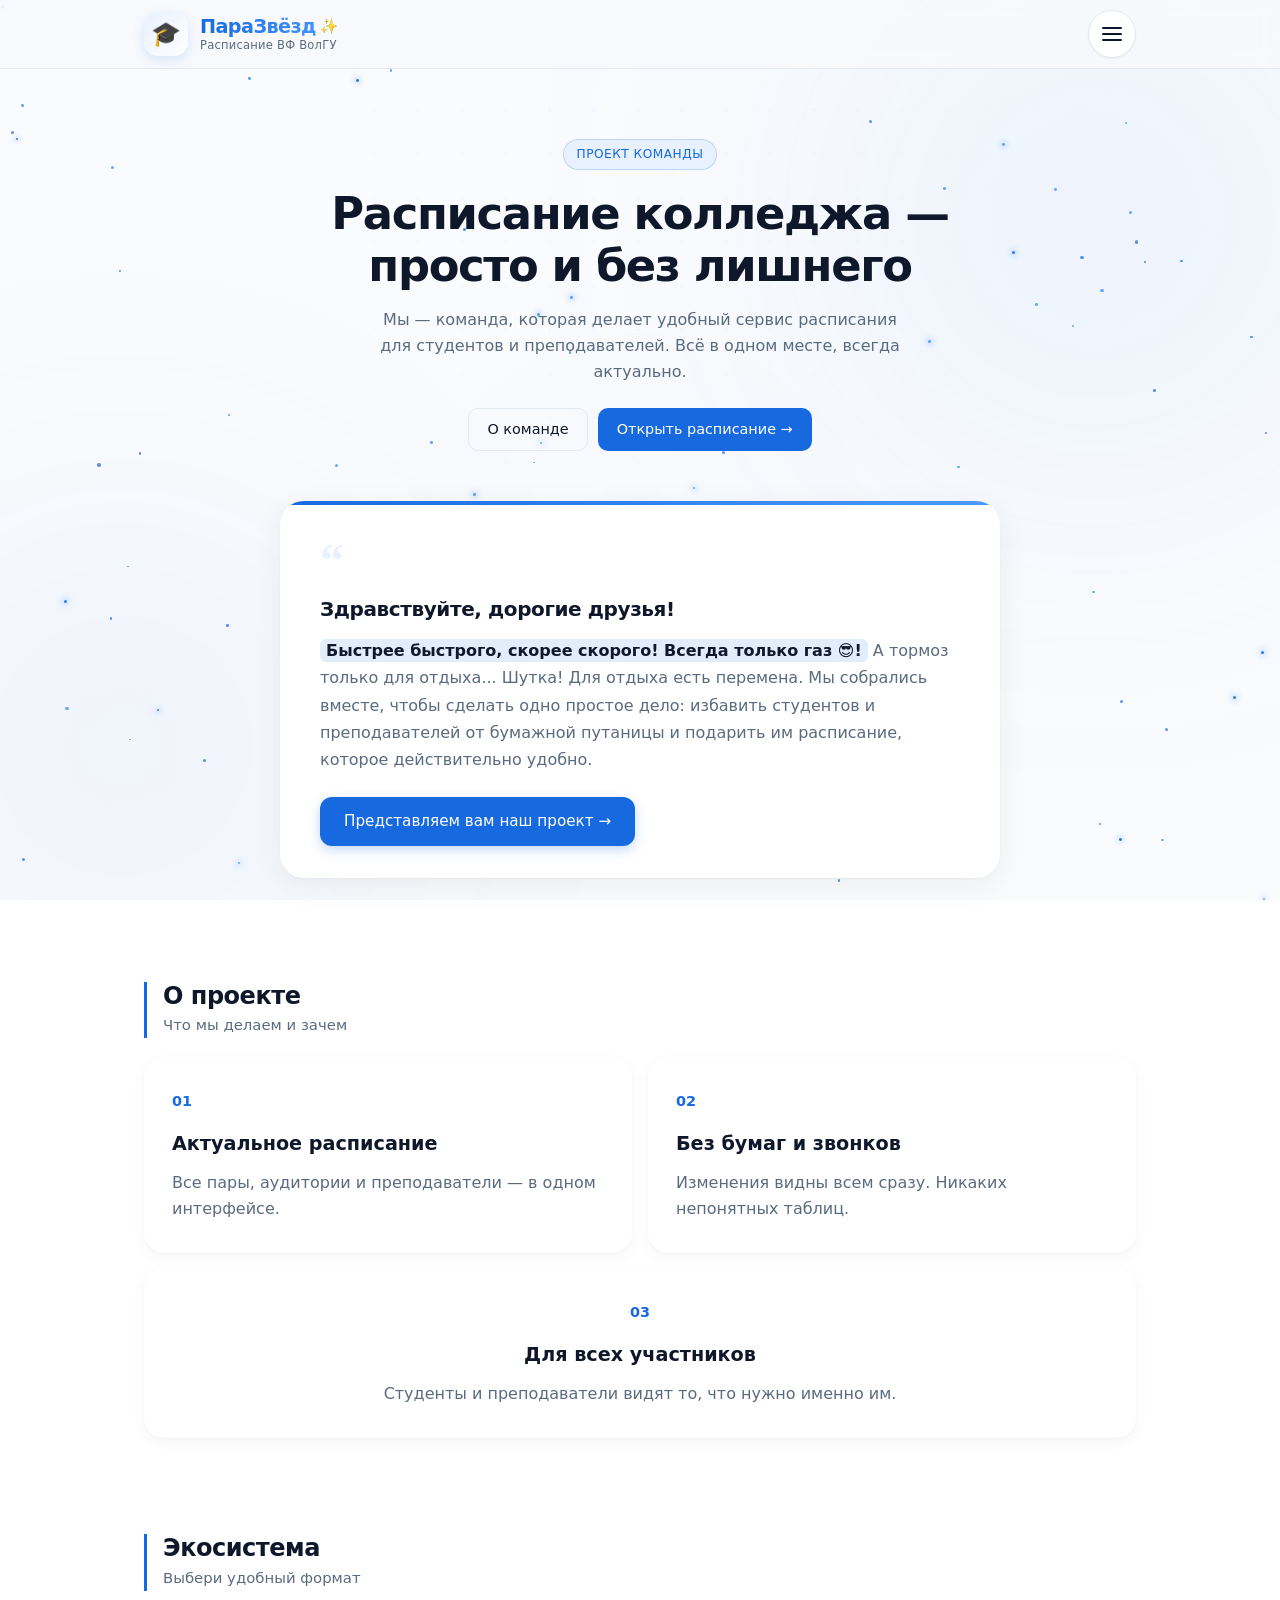
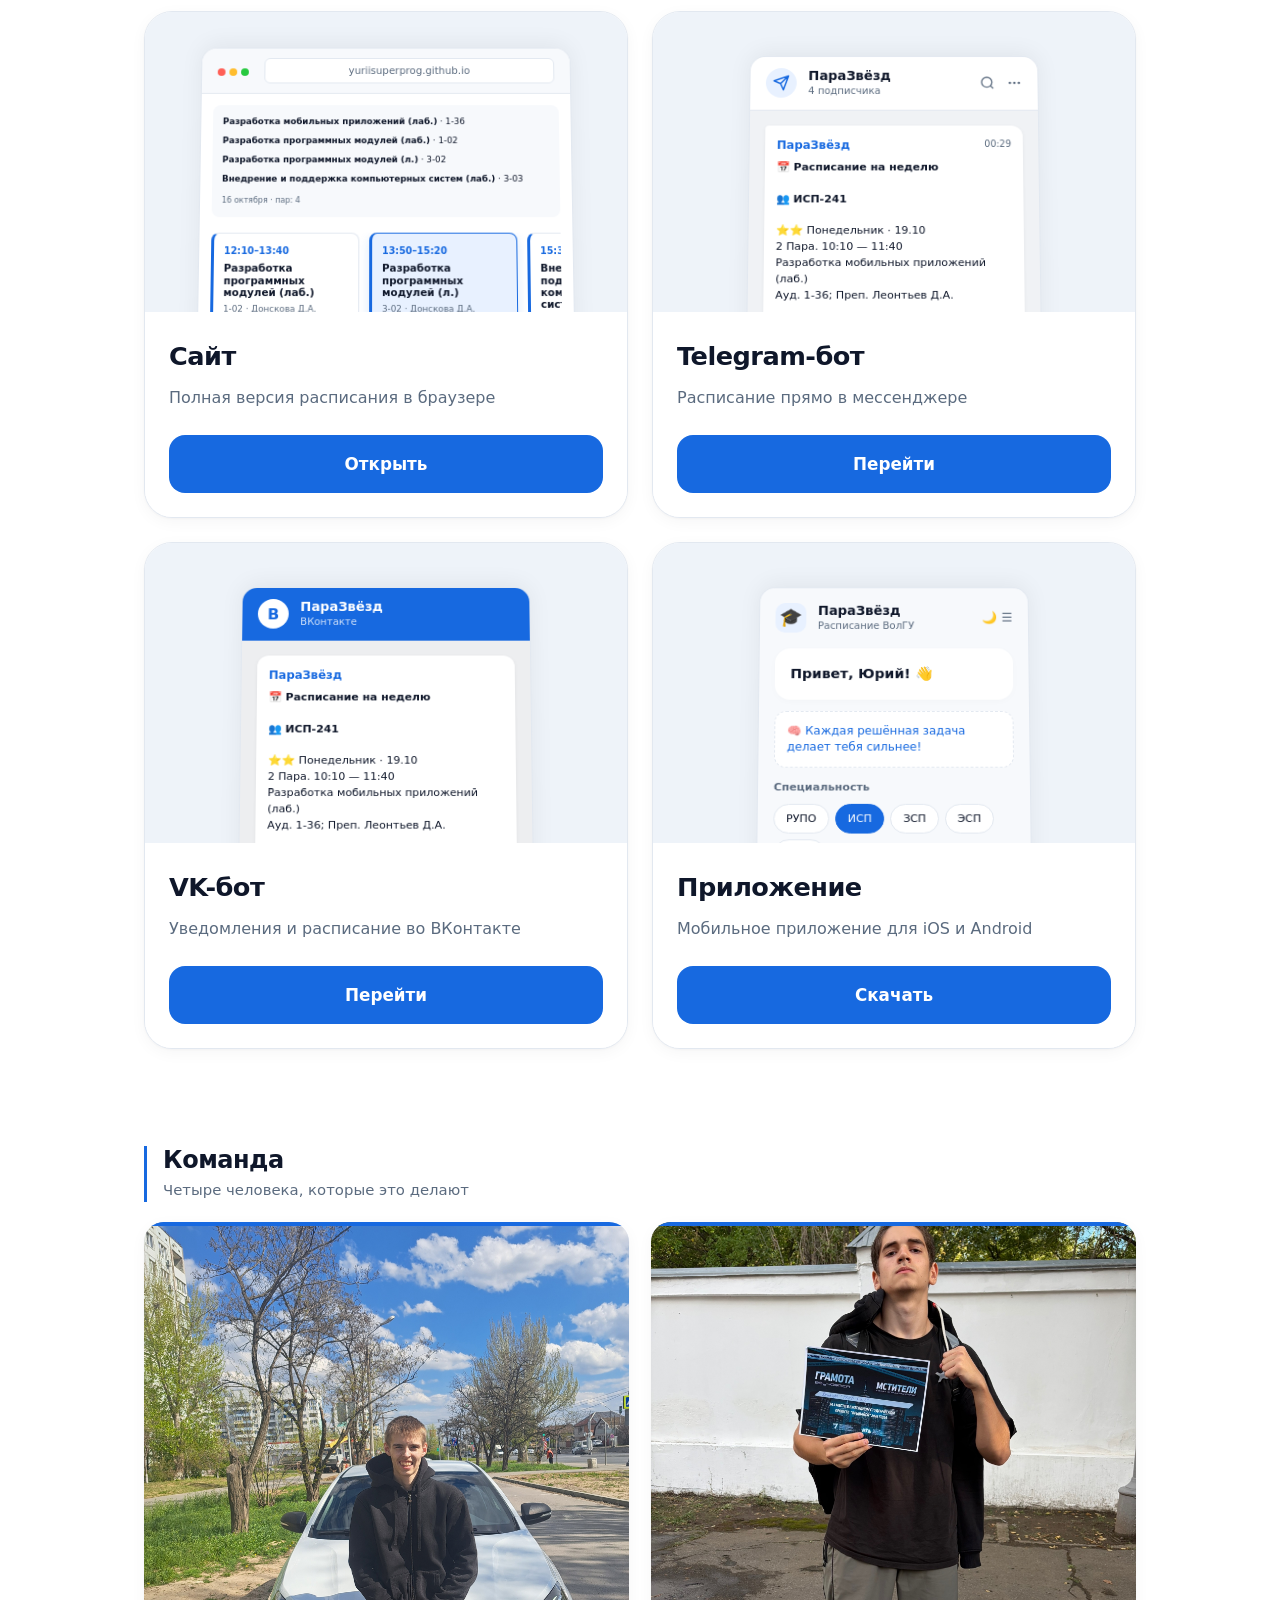
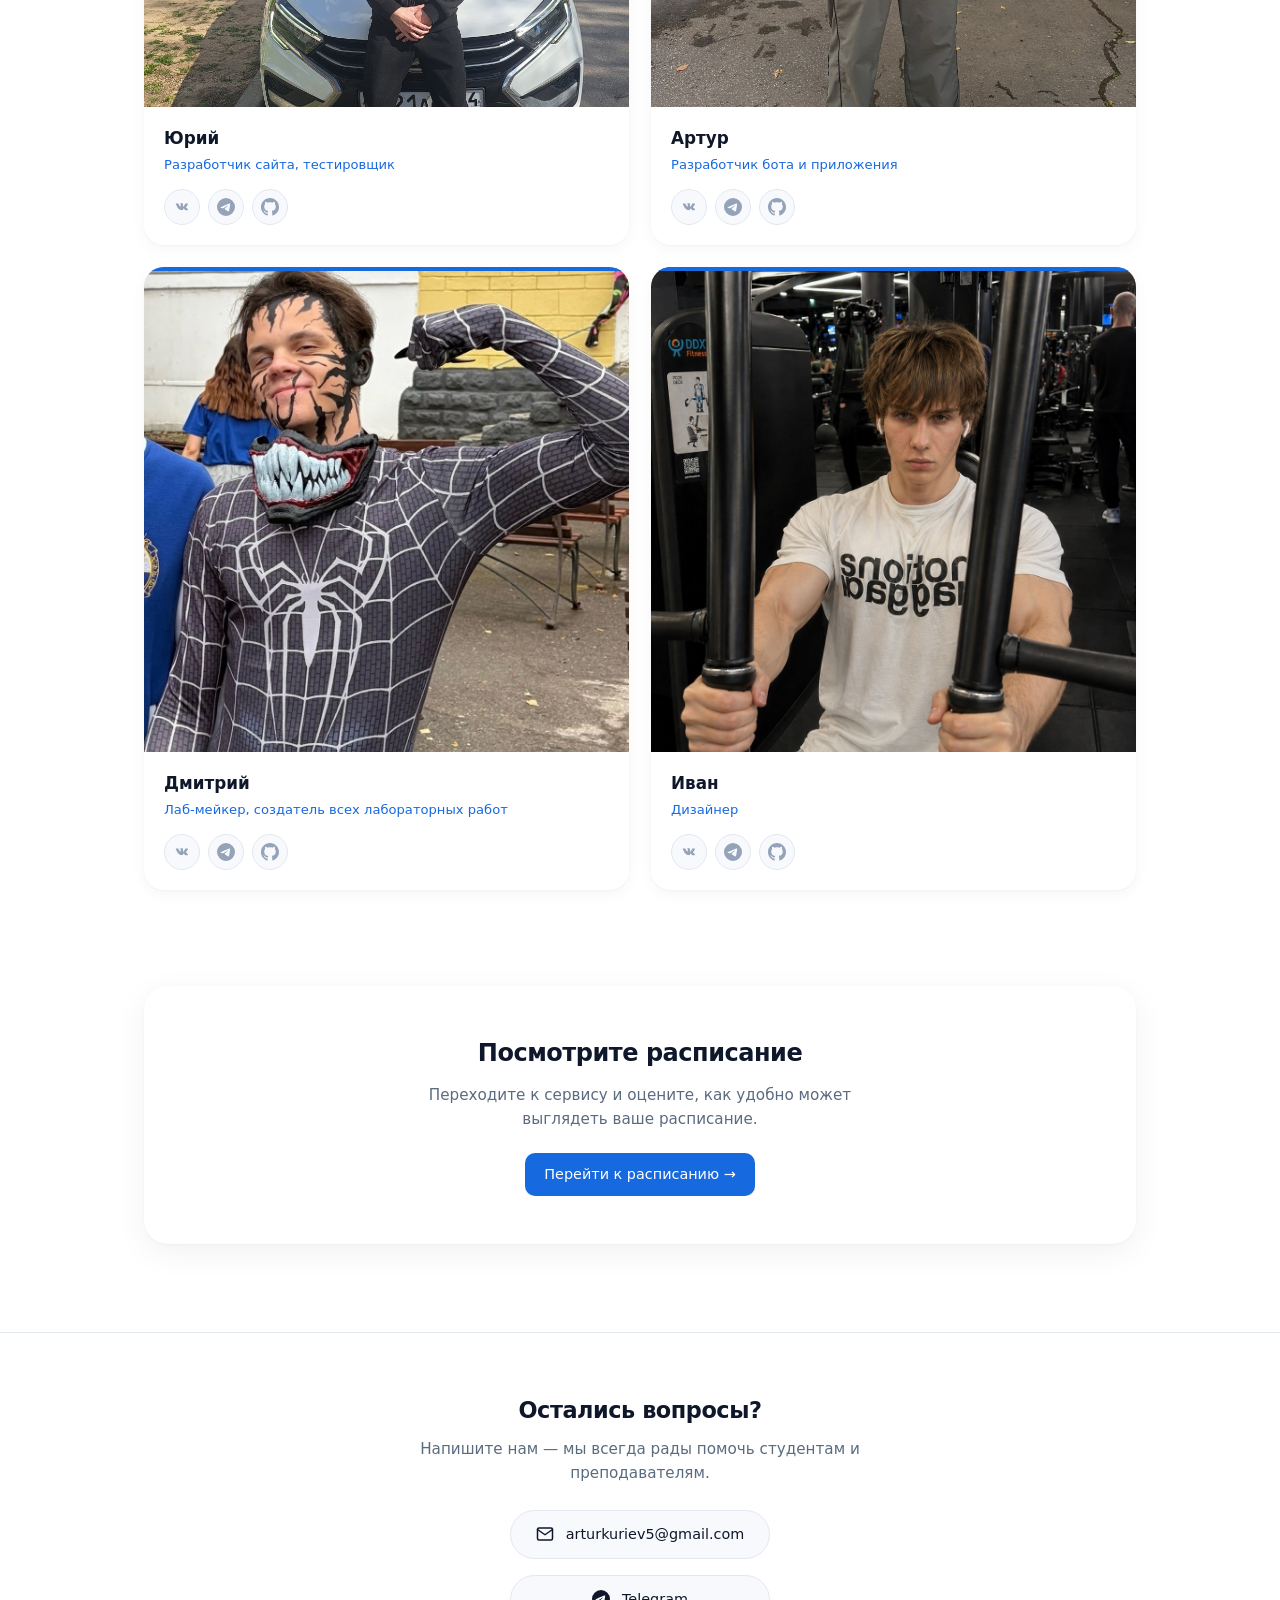
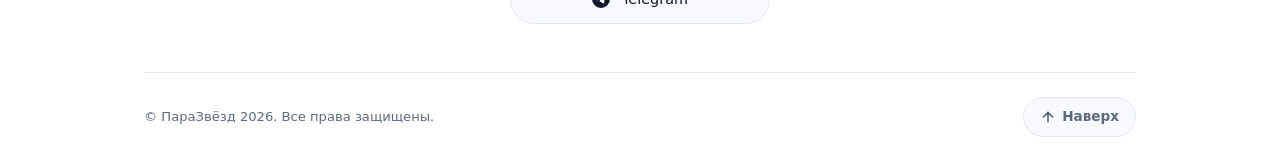
==== commit 14b55173: "The fourty-six part is ready" ====
--- a/index.html
+++ b/index.html
@@ -270,7 +270,7 @@
           <div class="eco-text">
             <h3>Telegram-бот</h3>
             <p>Расписание прямо в мессенджере</p>
-            <a href="#" class="eco-btn">Перейти</a>
+            <a href="https://t.me/VFStudentBot" class="eco-btn">Перейти</a>
           </div>
         </div>
 
@@ -310,7 +310,7 @@
           <div class="eco-text">
             <h3>VK-бот</h3>
             <p>Уведомления и расписание во ВКонтакте</p>
-            <a href="#" class="eco-btn">Перейти</a>
+            <a href="https://vk.ru/vfstudentbot" class="eco-btn">Перейти</a>
           </div>
         </div>
 
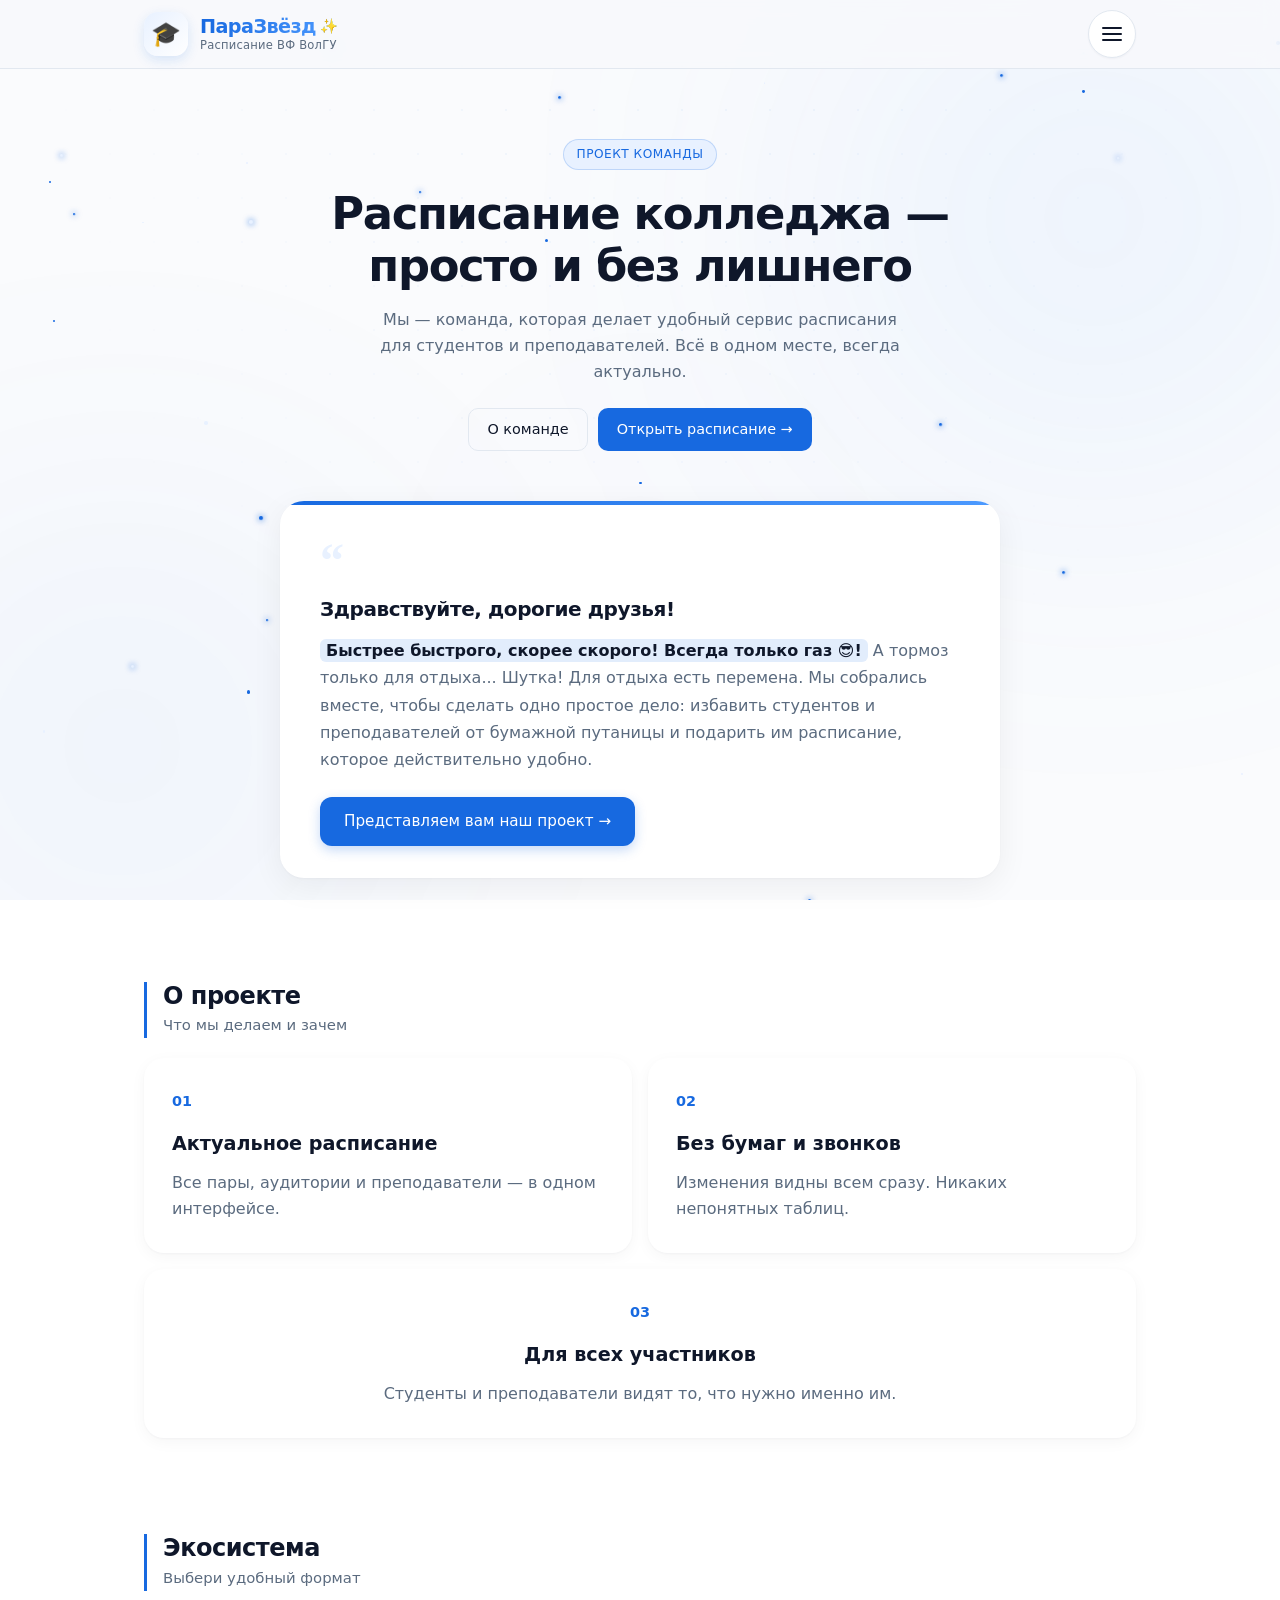
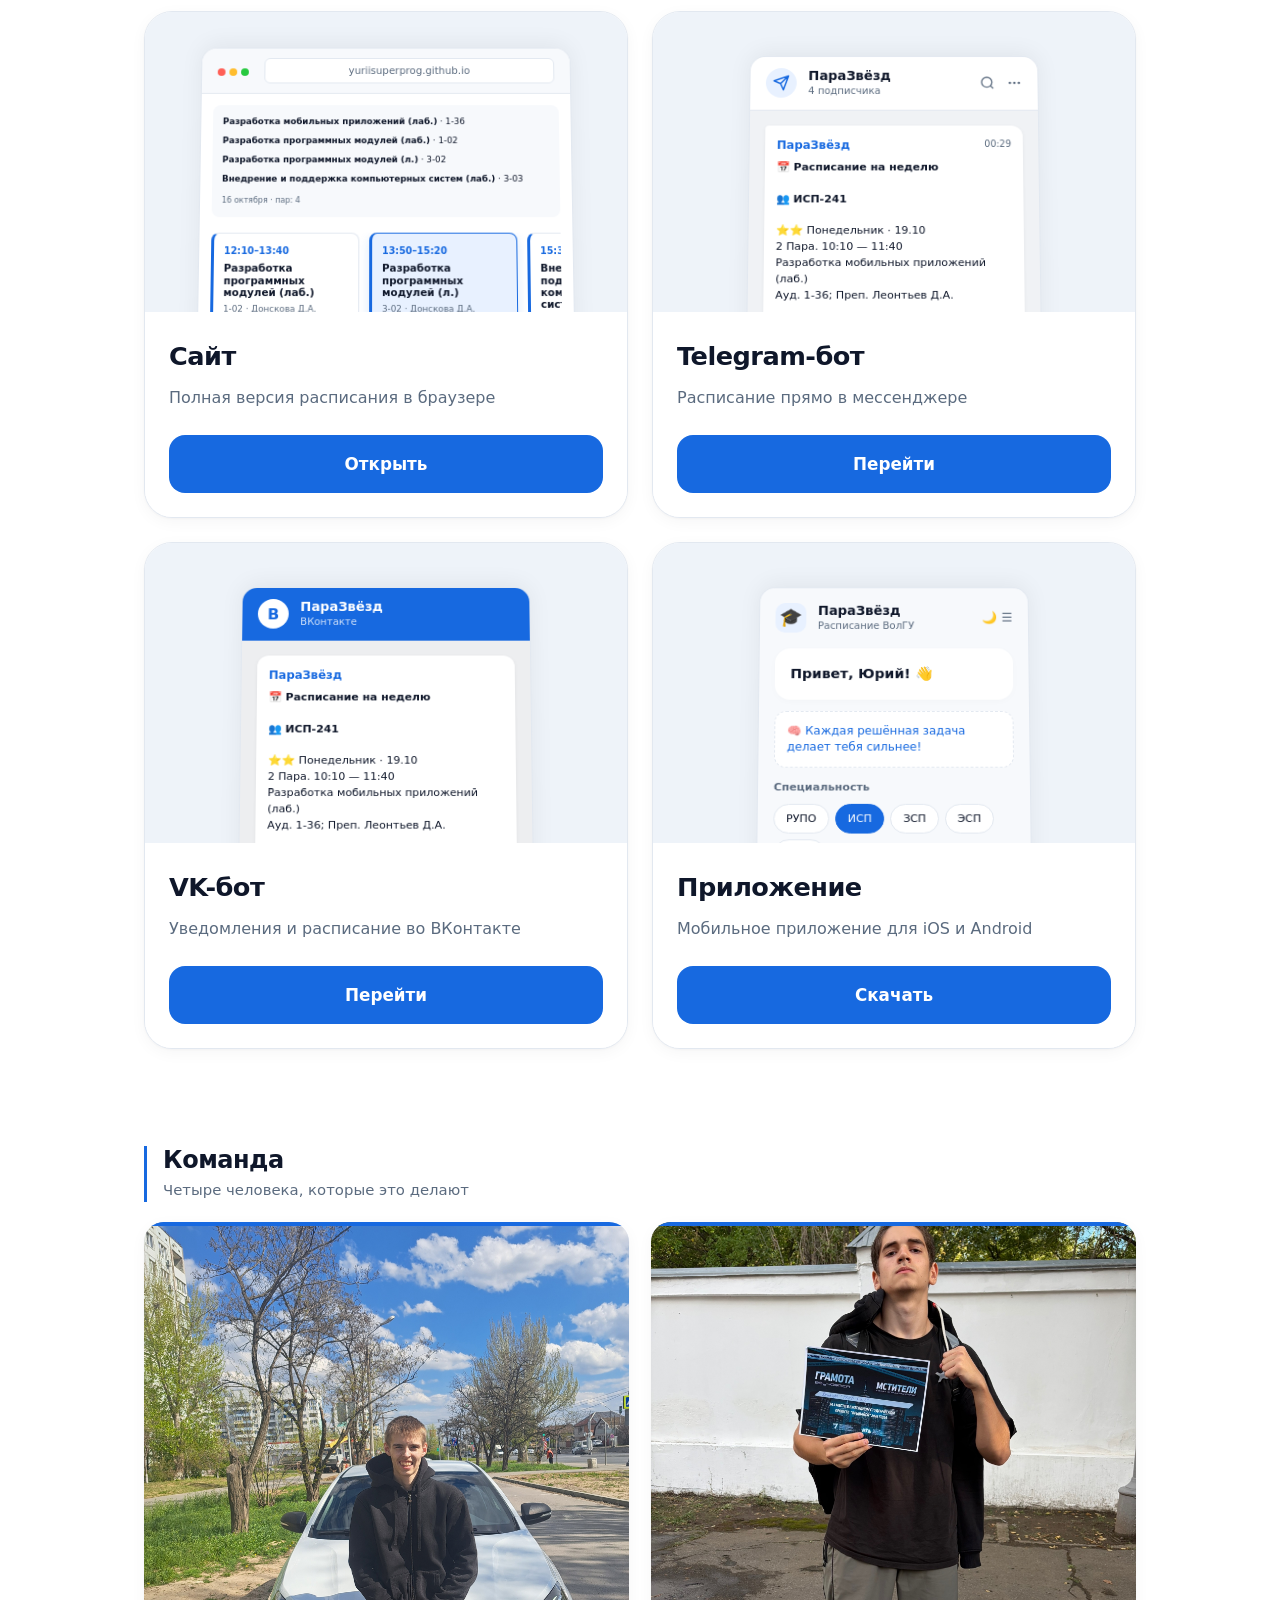
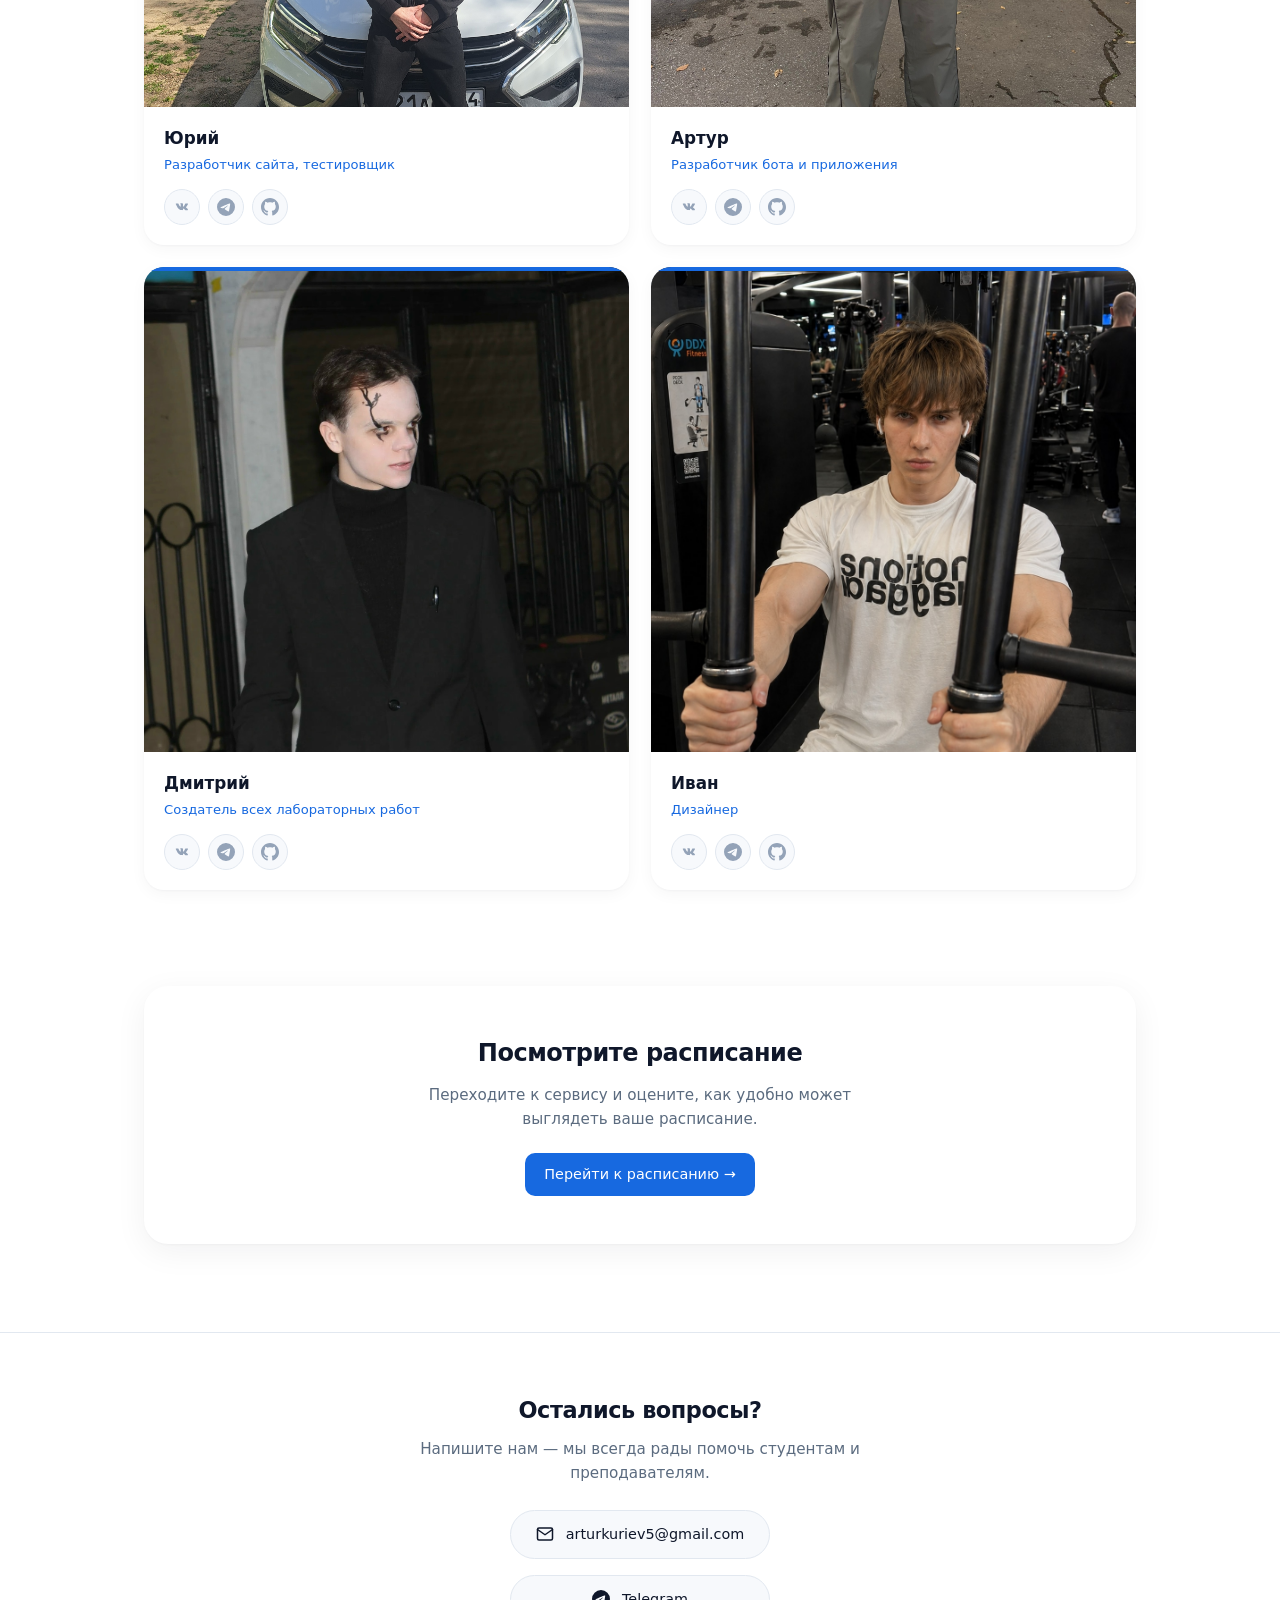
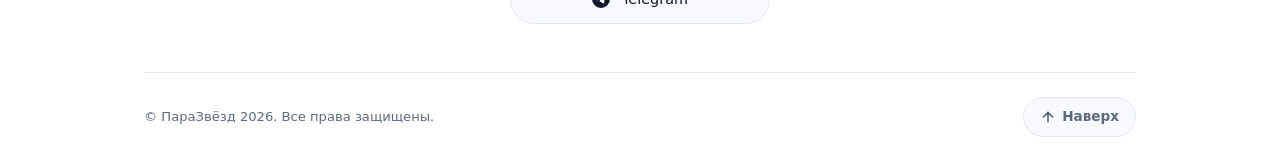
==== commit e39c0a62: "The fourty-eight part is ready" ====
--- a/index.html
+++ b/index.html
@@ -6,6 +6,7 @@
   <link rel="icon" type="image/png" href="img/favicon.png">
   <title>ПараЗвёзд — расписание ВФ ВолГУ</title>
   <link rel="stylesheet" href="style.css">
+  <link rel="stylesheet" href="holiday.css">
 </head>
 <body>
   <div class="page-bg"></div>
@@ -75,6 +76,32 @@
       </div>
     </div>
   </section>
+  
+    <!-- БЛОК ПРАЗДНИКА -->
+  <section class="holiday-section" id="holidaySection" style="display: none;">
+    <div class="container">
+      <div class="holiday-card">
+        <div class="holiday-bg-decor"></div>
+        
+        <div class="holiday-content">
+          <div class="holiday-badge">🎉 Праздник</div>
+                    <h2 class="holiday-title" id="holidayTitle">С наступающим Днём народного единства!</h2>
+          <p class="holiday-subtitle" id="holidaySubtitle">Скоро выходной — 4 ноября. Пар не будет.</p>
+          <div class="holiday-info">
+            <div class="holiday-icon">🇷🇺</div>
+            <div class="holiday-text">
+              <span>Отдыхаем и набираемся сил</span>
+              <b>до 5 ноября!</b>
+            </div>
+          </div>
+        </div>
+
+        <div class="holiday-confetti">
+          <!-- Сюда JS добавит конфетти -->
+        </div>
+      </div>
+    </div>
+  </section>
 
   <section class="intro">
     <div class="container">
@@ -439,11 +466,11 @@
 
         <article class="member member--dark">
           <div class="photo">
-            <img src="img/31.jpg" alt="Разработчик">
+            <img src="img/32.jpg" alt="Разработчик">
           </div>
           <div class="member-body">
             <h3>Дмитрий</h3>
-            <div class="role">Лаб-мейкер, создатель всех лабораторных работ</div>
+            <div class="role">Создатель всех лабораторных работ</div>
             <div class="team-socials">
               <a href="https://vk.ru/virpitzstal" target="_blank" class="social-btn vk" title="ВКонтакте"></a>
               <a href="https://t.me/VirpitzStal" target="_blank" class="social-btn tg" title="Telegram"></a>
--- a/holiday.css
+++ b/holiday.css
@@ -0,0 +1,178 @@
+/* ============================================================
+   БЛОК ПРАЗДНИКА (ДЕНЬ НАРОДНОГО ЕДИНСТВА)
+   ============================================================ */
+.holiday-section {
+  padding: 20px 0 40px;
+  animation: holidayAppear 0.6s cubic-bezier(0.2, 0.8, 0.2, 1) both;
+}
+
+@keyframes holidayAppear {
+  from { opacity: 0; transform: translateY(-20px); }
+  to { opacity: 1; transform: translateY(0); }
+}
+
+.holiday-card {
+  position: relative;
+  background: linear-gradient(135deg, #FFFFFF 0%, #F0F5FF 100%);
+  border-radius: 32px;
+  padding: 48px 40px;
+  overflow: hidden;
+  box-shadow: 0 20px 60px rgba(23, 105, 224, 0.12), 0 4px 16px rgba(23, 105, 224, 0.06);
+  border: 1px solid rgba(23, 105, 224, 0.1);
+  display: flex;
+  align-items: center;
+  justify-content: space-between;
+  gap: 40px;
+}
+
+html.dark .holiday-card {
+  background: linear-gradient(135deg, #1A2338 0%, #0F172A 100%);
+  box-shadow: 0 20px 60px rgba(0, 0, 0, 0.4), inset 0 1px 0 rgba(255,255,255,0.05);
+  border-color: rgba(76, 154, 255, 0.2);
+}
+
+/* Красивый фон-декор (флаг России) */
+.holiday-bg-decor {
+  position: absolute;
+  inset: 0;
+  opacity: 0.08;
+  pointer-events: none;
+  background: 
+    linear-gradient(180deg, 
+      transparent 0%, 
+      transparent 33%, 
+      #1769E0 33%, 
+      #1769E0 66%, 
+      #E60000 66%, 
+      #E60000 100%
+    );
+  -webkit-mask-image: radial-gradient(ellipse at 80% 50%, #000 10%, transparent 70%);
+          mask-image: radial-gradient(ellipse at 80% 50%, #000 10%, transparent 70%);
+}
+
+html.dark .holiday-bg-decor { opacity: 0.15; }
+
+.holiday-content {
+  position: relative;
+  z-index: 1;
+  flex: 1;
+}
+
+.holiday-badge {
+  display: inline-block;
+  font-size: 0.75rem;
+  font-weight: 700;
+  letter-spacing: 0.08em;
+  text-transform: uppercase;
+  color: #fff;
+  background: linear-gradient(135deg, #1769E0, #4C9AFF);
+  padding: 6px 16px;
+  border-radius: 999px;
+  margin-bottom: 16px;
+  box-shadow: 0 4px 12px rgba(23, 105, 224, 0.3);
+}
+
+.holiday-title {
+  font-size: clamp(1.6rem, 4vw, 2.2rem);
+  font-weight: 800;
+  letter-spacing: -0.03em;
+  line-height: 1.15;
+  margin-bottom: 10px;
+  background: linear-gradient(90deg, #1769E0, #E60000, #1769E0);
+  background-size: 200% auto;
+  -webkit-background-clip: text;
+  background-clip: text;
+  color: transparent;
+  animation: holidayGradient 5s linear infinite;
+}
+
+@keyframes holidayGradient {
+  to { background-position: 200% center; }
+}
+
+.holiday-subtitle {
+  color: var(--muted);
+  font-size: 1rem;
+  margin-bottom: 24px;
+}
+
+.holiday-info {
+  display: inline-flex;
+  align-items: center;
+  gap: 14px;
+  background: rgba(23, 105, 224, 0.08);
+  border: 1px solid rgba(23, 105, 224, 0.2);
+  padding: 12px 20px;
+  border-radius: 16px;
+}
+
+html.dark .holiday-info {
+  background: rgba(76, 154, 255, 0.1);
+  border-color: rgba(76, 154, 255, 0.3);
+}
+
+.holiday-icon {
+  font-size: 1.8rem;
+  line-height: 1;
+  animation: holidayFlagWave 3s ease-in-out infinite;
+}
+
+@keyframes holidayFlagWave {
+  0%, 100% { transform: rotate(0deg); }
+  25% { transform: rotate(-8deg); }
+  75% { transform: rotate(8deg); }
+}
+
+.holiday-text {
+  display: flex;
+  flex-direction: column;
+  font-size: 0.9rem;
+  color: var(--text);
+}
+
+.holiday-text b {
+  color: #1769E0;
+  font-weight: 800;
+}
+
+html.dark .holiday-text b { color: #4C9AFF; }
+
+/* Конфетти */
+.holiday-confetti {
+  position: absolute;
+  inset: 0;
+  pointer-events: none;
+  overflow: hidden;
+  z-index: 0;
+}
+
+.confetti-piece {
+  position: absolute;
+  width: 8px;
+  height: 8px;
+  opacity: 0;
+  animation: confettiFall linear infinite;
+}
+
+@keyframes confettiFall {
+  0%   { transform: translateY(-20px) rotate(0deg); opacity: 0; }
+  10%  { opacity: 1; }
+  90%  { opacity: 1; }
+  100% { transform: translateY(400px) rotate(720deg); opacity: 0; }
+}
+
+/* Мобильная адаптация */
+@media (max-width: 768px) {
+  .holiday-card {
+    flex-direction: column;
+    text-align: center;
+    padding: 32px 24px;
+    gap: 24px;
+  }
+  .holiday-info {
+    margin: 0 auto;
+  }
+  .holiday-section {
+    padding: 10px 0 30px;
+  }
+}
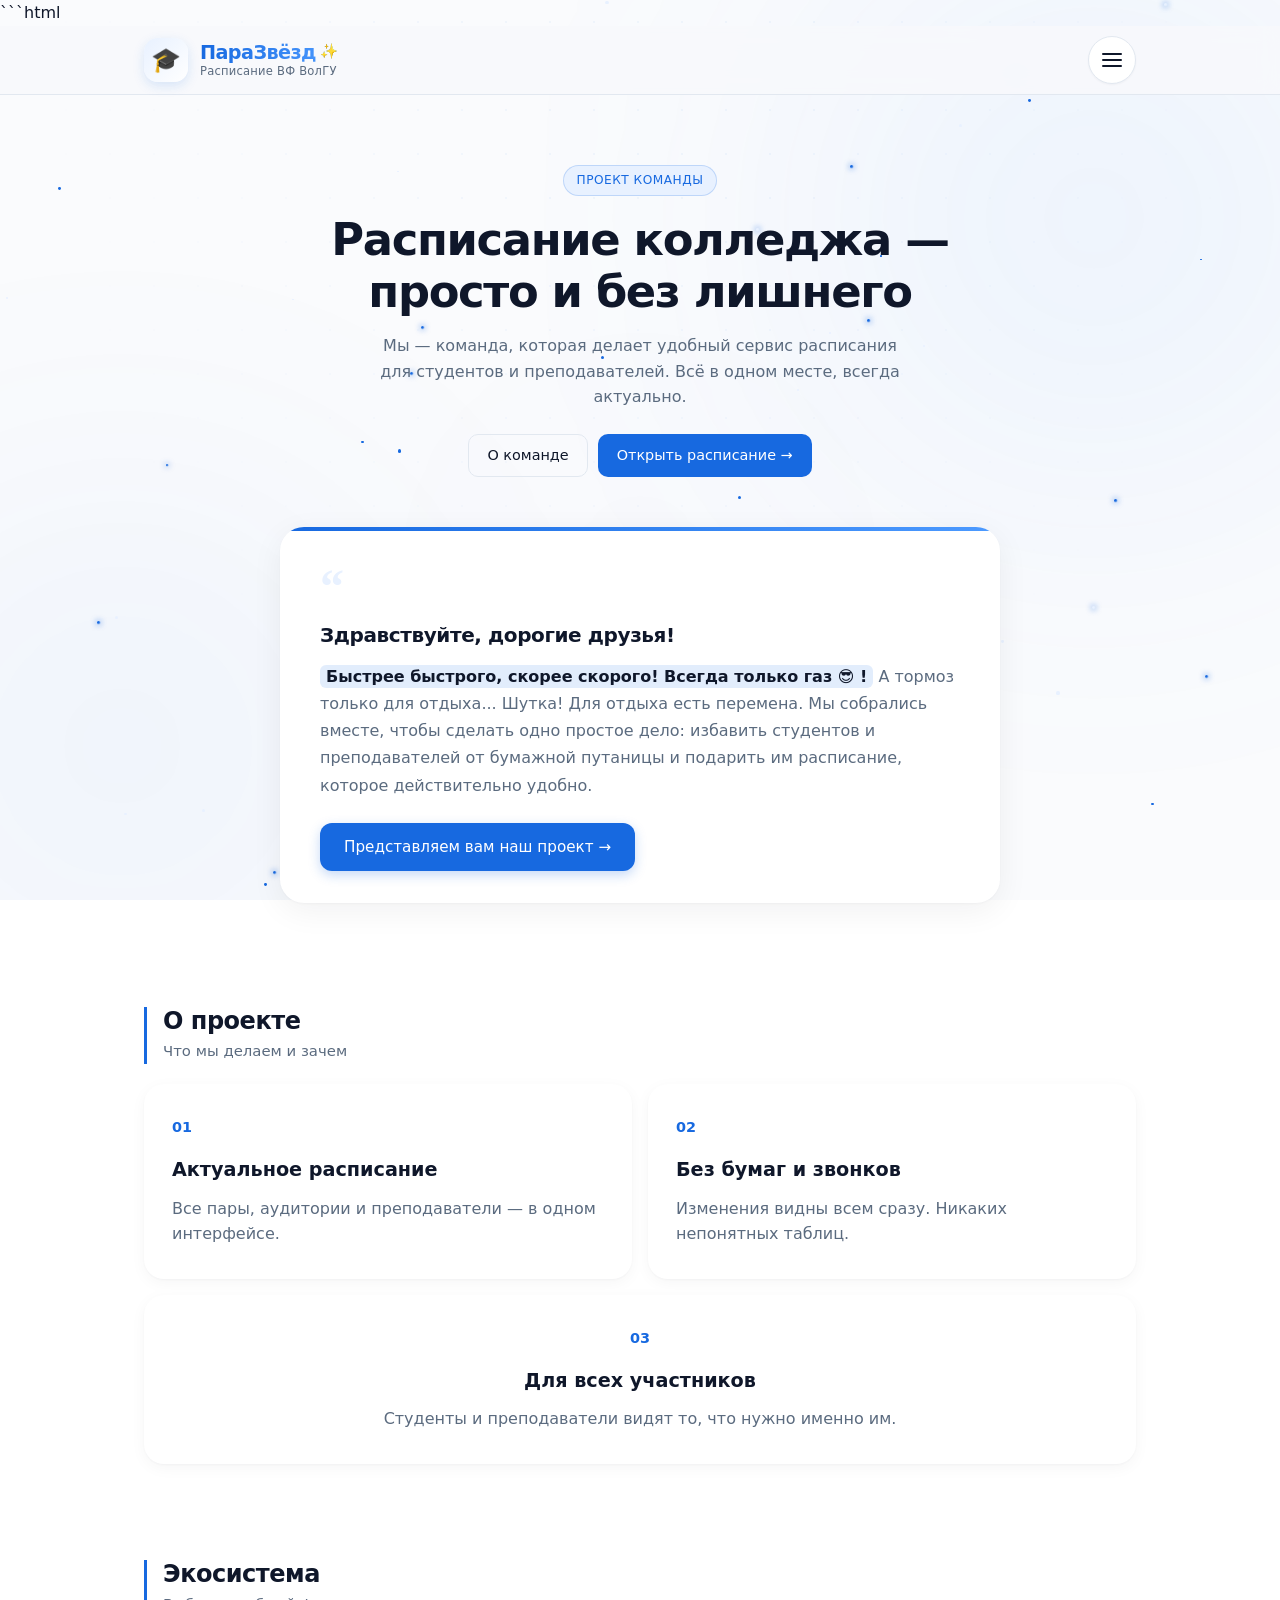
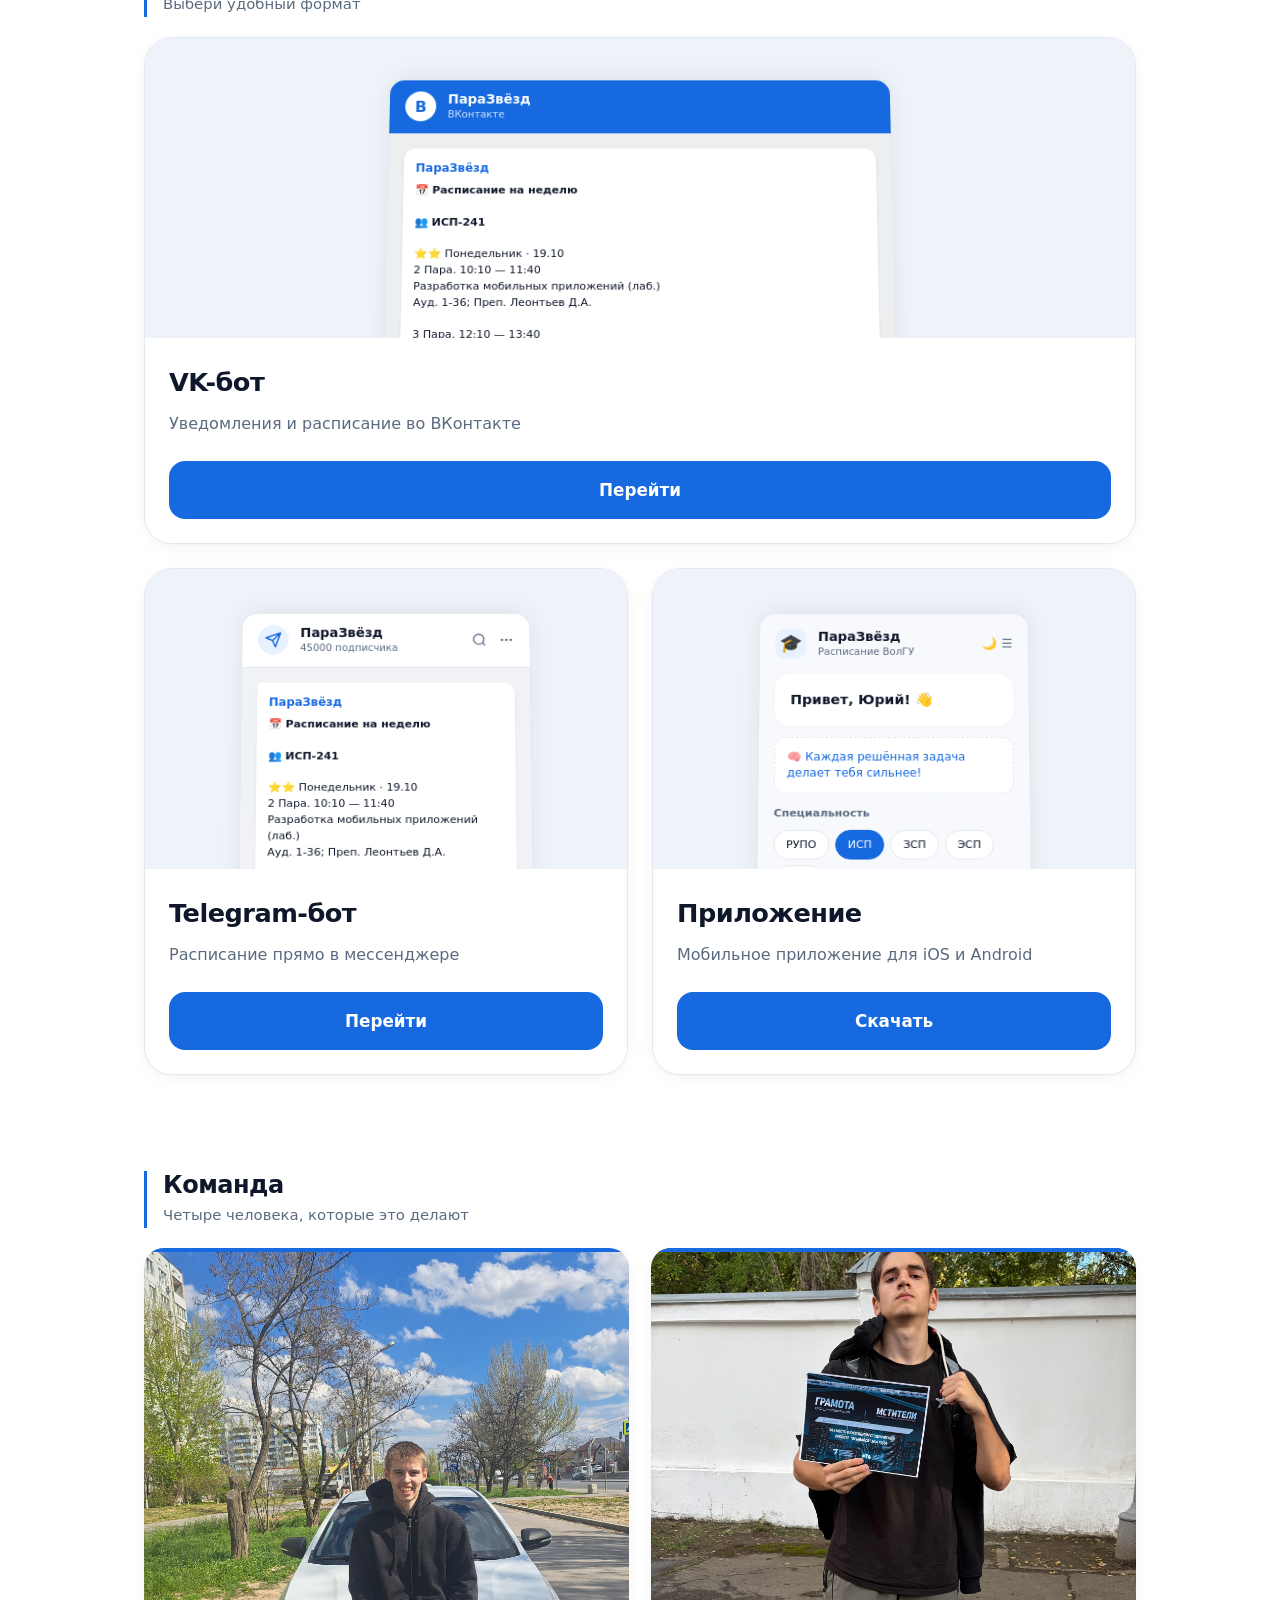
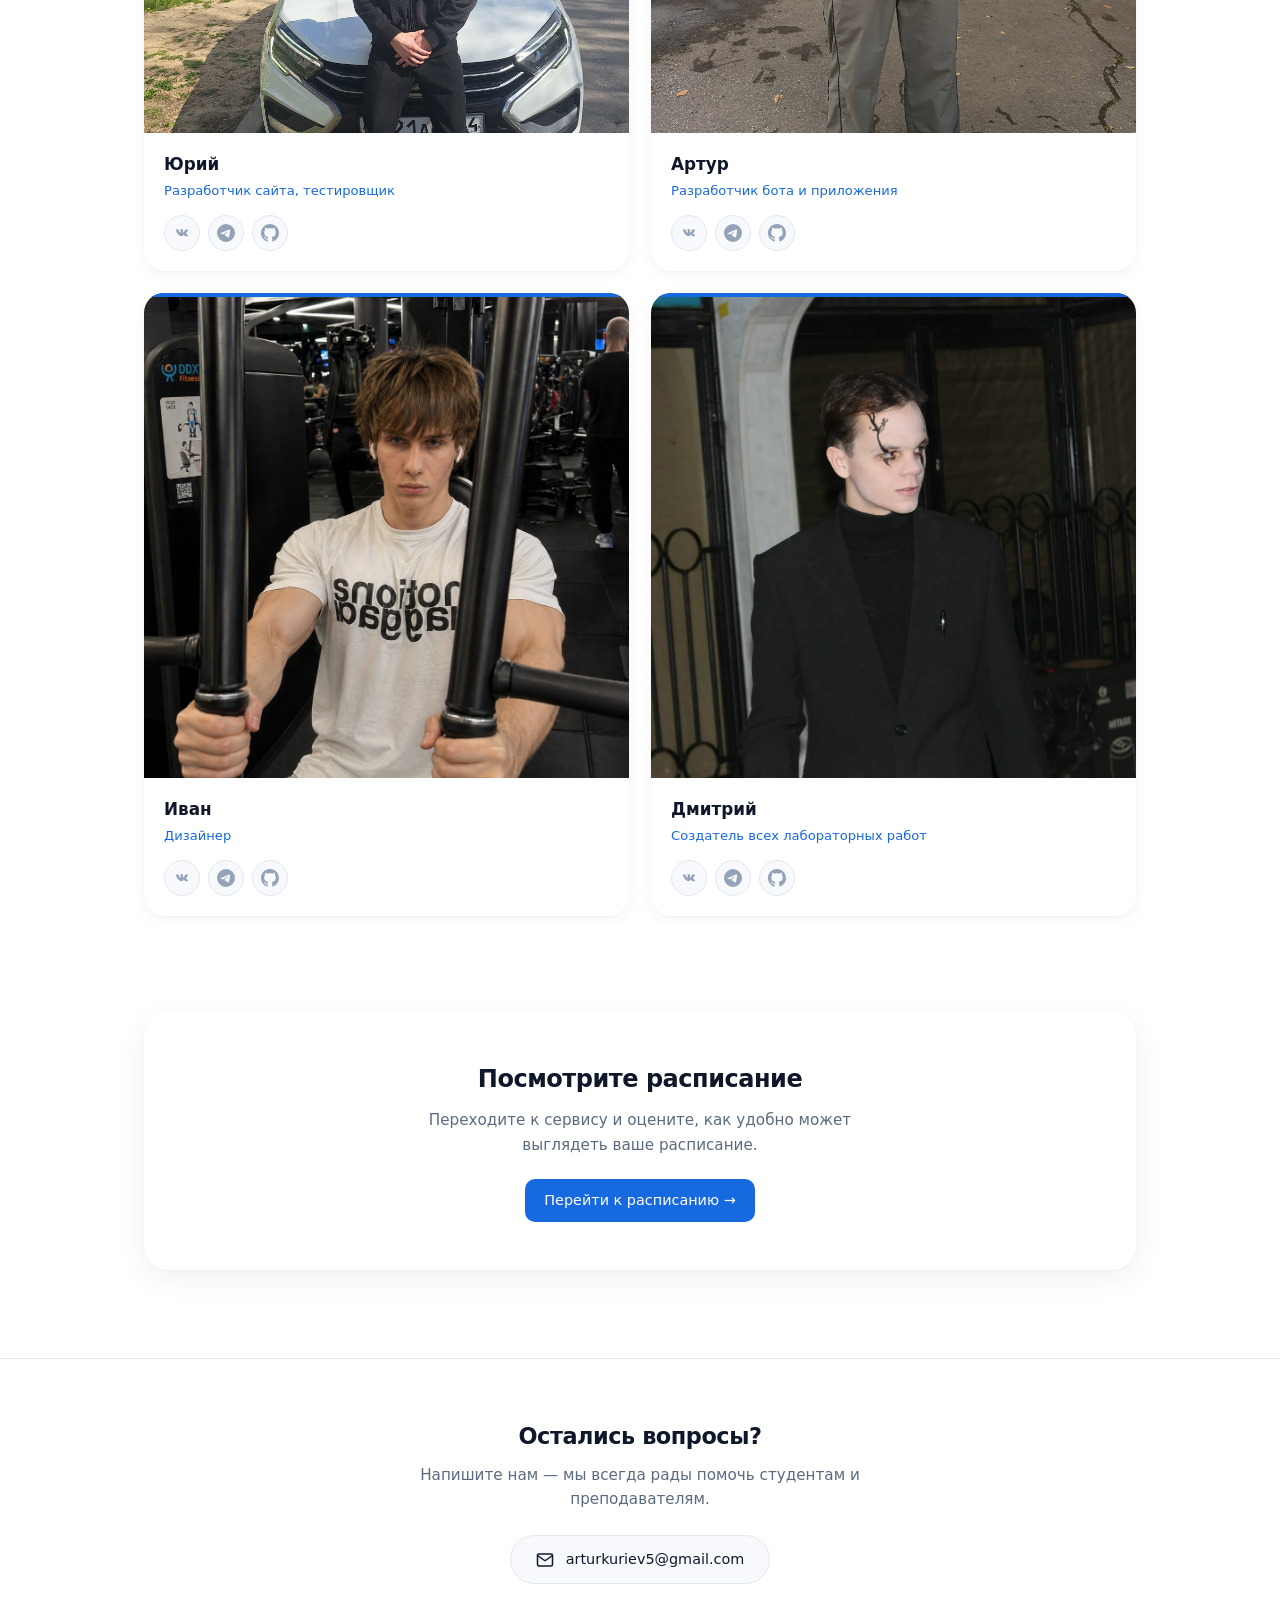
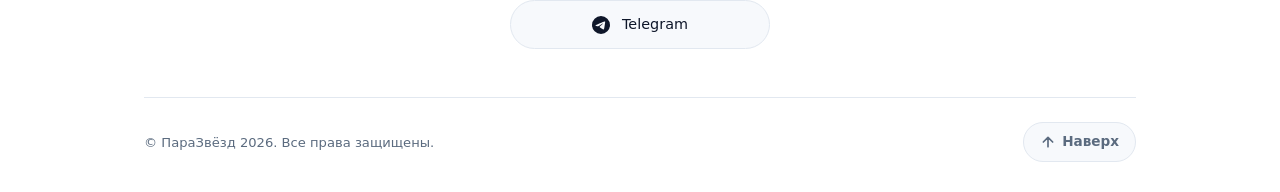
==== commit 8304a2f1: "The fourty-nine part is ready" ====
--- a/index.html
+++ b/index.html
@@ -1,3 +1,4 @@
+```html
 <!DOCTYPE html>
 <html lang="ru">
 <head>
@@ -6,7 +7,6 @@
   <link rel="icon" type="image/png" href="img/favicon.png">
   <title>ПараЗвёзд — расписание ВФ ВолГУ</title>
   <link rel="stylesheet" href="style.css">
-  <link rel="stylesheet" href="holiday.css">
 </head>
 <body>
   <div class="page-bg"></div>
@@ -18,6 +18,7 @@
   <div class="bg-particles" id="bgParticles" aria-hidden="true"></div>
   <div class="bg-sparkles" id="bgSparkles" aria-hidden="true"></div>
   <div class="star-field" id="starField" aria-hidden="true"></div>
+
   <header>
     <div class="container nav">
       <a href="index.html" class="logo">
@@ -29,7 +30,6 @@
           <small>Расписание ВФ ВолГУ</small>
         </div>
       </a>
-      
       <div class="nav-actions">
         <button class="nav-burger-btn" id="menuBtn" aria-label="Меню">
           <div class="burger-icon">
@@ -40,11 +40,11 @@
     </div>
   </header>
 
-    <!-- ПОЛНОЭКРАННОЕ МЕНЮ С КНОПКОЙ ЗАКРЫТИЯ -->
+  <!-- ПОЛНОЭКРАННОЕ МЕНЮ -->
   <div class="fullscreen-menu" id="mobileMenu">
-    <!-- Кнопка закрытия -->
     <button class="fs-close-btn" id="closeMenuBtn" aria-label="Закрыть меню">
-      <svg width="28" height="28" viewBox="0 0 24 24" fill="none" stroke="currentColor" stroke-width="2" stroke-linecap="round">
+      <svg width="28" height="28" viewBox="0 0 24 24" fill="none"
+           stroke="currentColor" stroke-width="2" stroke-linecap="round">
         <path d="M18 6L6 18M6 6l12 12"/>
       </svg>
     </button>
@@ -55,7 +55,6 @@
         <a href="#ecosystem" class="fs-link" style="--i: 2;">Платформы</a>
         <a href="#team" class="fs-link" style="--i: 3;">Команда</a>
       </nav>
-      
       <div class="fs-actions">
         <a href="schedule.html" class="fs-btn-main">Расписание</a>
         <button class="fs-theme-btn" id="themeToggle">
@@ -76,32 +75,6 @@
       </div>
     </div>
   </section>
-  
-    <!-- БЛОК ПРАЗДНИКА -->
-  <section class="holiday-section" id="holidaySection" style="display: none;">
-    <div class="container">
-      <div class="holiday-card">
-        <div class="holiday-bg-decor"></div>
-        
-        <div class="holiday-content">
-          <div class="holiday-badge">🎉 Праздник</div>
-                    <h2 class="holiday-title" id="holidayTitle">С наступающим Днём народного единства!</h2>
-          <p class="holiday-subtitle" id="holidaySubtitle">Скоро выходной — 4 ноября. Пар не будет.</p>
-          <div class="holiday-info">
-            <div class="holiday-icon">🇷🇺</div>
-            <div class="holiday-text">
-              <span>Отдыхаем и набираемся сил</span>
-              <b>до 5 ноября!</b>
-            </div>
-          </div>
-        </div>
-
-        <div class="holiday-confetti">
-          <!-- Сюда JS добавит конфетти -->
-        </div>
-      </div>
-    </div>
-  </section>
 
   <section class="intro">
     <div class="container">
@@ -109,7 +82,7 @@
         <div class="intro-mark">“</div>
         <p class="intro-greeting">Здравствуйте, дорогие друзья!</p>
         <p class="intro-text">
-          <span class="bold">Быстрее быстрого, скорее скорого! Всегда только газ 😎!</span> 
+          <span class="bold">Быстрее быстрого, скорее скорого! Всегда только газ 😎 !</span>
           А тормоз только для отдыха... Шутка! Для отдыха есть перемена.
           Мы собрались вместе, чтобы сделать одно простое дело:
           избавить студентов и преподавателей от бумажной путаницы
@@ -148,283 +121,255 @@
     </div>
   </section>
 
- <!-- ЭКОСИСТЕМА -->
-<section id="ecosystem">
-  <div class="container">
-    <div class="section-head">
-      <h2 class="section-title">Экосистема</h2>
-      <p class="section-sub">Выбери удобный формат</p>
-    </div>
-    
-    <!-- МОБИЛЬНЫЙ ХАБ (виден только на телефонах) -->
-        <!-- МОБИЛЬНЫЙ ХАБ (виден только на телефонах) -->
-    <div class="eco-mobile-hub" id="ecoMobileHub">
-      <!-- Сетка из 4 иконок -->
-            <!-- Сетка из 4 иконок -->
-      <div class="emh-nav">
-        <button class="emh-btn active" data-target="web">
-          <div class="emh-icon-wrap">
-            <!-- Иконка Web (Глобус) -->
-            <svg viewBox="0 0 24 24" fill="none" stroke="currentColor" stroke-width="2" stroke-linecap="round" stroke-linejoin="round"><circle cx="12" cy="12" r="10"></circle><line x1="2" y1="12" x2="22" y2="12"></line><path d="M12 2a15.3 15.3 0 0 1 4 10 15.3 15.3 0 0 1-4 10 15.3 15.3 0 0 1-4-10 15.3 15.3 0 0 1 4-10z"></path></svg>
-          </div>
-          <span class="emh-label">Web / iOS</span>
-        </button>
-
-        <button class="emh-btn" data-target="vk">
-          <div class="emh-icon-wrap">
-            <!-- Иконка VK (из футера) -->
-            <svg viewBox="0 0 24 24" fill="currentColor"><path d="M12.785 16.241s.288-.032.436-.194c.136-.148.132-.427.132-.427s-.02-1.304.576-1.496c.588-.19 1.341 1.26 2.14 1.818.605.422 1.064.33 1.064.33l2.137-.03s1.117-.07.587-.953c-.043-.072-.308-.66-1.58-1.868-1.326-1.26-1.148-1.055.448-3.234.972-1.327 1.36-2.138 1.239-2.485-.116-.33-.84-.24-.84-.24l-2.407.015s-.178-.025-.31.056c-.13.08-.212.265-.212.265s-.38 1.03-.885 1.905c-1.065 1.854-1.492 1.951-1.666 1.837-.404-.265-.303-1.07-.303-1.642 0-1.786.267-2.53-.52-2.723-.26-.064-.452-.106-1.117-.113-.853-.01-1.573.003-1.982.207-.272.136-.482.44-.354.457.158.022.516.098.706.363.245.343.235 1.113.235 1.113s.14 2.104-.327 2.365c-.32.178-.76-.185-1.7-1.844 0 0-.47-.825-.85-1.735-.09-.214-.215-.42-.402-.516-.228-.115-.563-.148-.563-.148l-2.287.014s-.343.01-.47.162c-.111.136-.008.416-.008.416s1.79 4.262 3.816 6.407c1.858 1.966 3.967 1.838 3.967 1.838h.955z"/></svg>
-          </div>
-          <span class="emh-label">VK</span>
-        </button>
-        
-        <button class="emh-btn" data-target="android">
-          <div class="emh-icon-wrap">
-            <!-- Иконка Android (Робот) -->
-            <svg viewBox="0 0 24 24" fill="none" stroke="currentColor" stroke-width="2" stroke-linecap="round" stroke-linejoin="round"><path d="M5 16V9h14v7a2 2 0 0 1-2 2H7a2 2 0 0 1-2-2z"></path><path d="M16 9V6a2 2 0 0 0-2-2H10a2 2 0 0 0-2 2v3"></path><circle cx="9" cy="13" r="1.5"></circle><circle cx="15" cy="13" r="1.5"></circle><path d="M8 22v-4"></path><path d="M16 22v-4"></path></svg>
-          </div>
-          <span class="emh-label">Android</span>
-        </button>
-
-        <button class="emh-btn" data-target="tg">
-          <div class="emh-icon-wrap">
-            <!-- Иконка Telegram (Самолетик из футера) -->
-            <svg viewBox="0 0 24 24" fill="currentColor"><path d="M11.944 0A12 12 0 0 0 0 12a12 12 0 0 0 12 12 12 12 0 0 0 12-12A12 12 0 0 0 12 0a12 12 0 0 0-.056 0zm4.962 7.224c.1-.002.321.023.465.14a.506.506 0 0 1 .171.325c.016.093.036.306.02.472-.18 1.898-.962 6.502-1.36 8.627-.168.9-.499 1.201-.82 1.23-.696.065-1.225-.46-1.9-.902-1.056-.693-1.653-1.124-2.678-1.8-1.185-.78-.417-1.21.258-1.91.177-.184 3.247-2.977 3.307-3.23.007-.032.014-.15-.056-.212s-.174-.041-.249-.024c-.106.024-1.793 1.14-5.061 3.345-.48.33-.913.49-1.302.48-.428-.008-1.252-.241-1.865-.44-.752-.245-1.349-.374-1.297-.789.027-.216.325-.437.893-.663 3.498-1.524 5.83-2.529 6.998-3.014 3.332-1.386 4.025-1.627 4.476-1.635z"/></svg>
-          </div>
-          <span class="emh-label">Telegram</span>
-        </button>
-      </div>
-
-      <!-- Общее поле с контентом -->
-      <div class="emh-content" id="emhContent">
-        <h3 class="emh-title" id="emhTitle">Web / PWA</h3>
-        <p class="emh-desc" id="emhDesc">Работает в браузере. Можно установить на iPhone как приложение.</p>
-        <a href="#" class="emh-cta" id="emhCta">Как установить?</a>
-      </div>
-    </div>
-
-    <!-- ДЕСКТОПНЫЕ 3D-КАРТОЧКИ (видны только на ПК) -->
-    <div class="eco-carousel-wrap">
-      <div class="eco-grid" id="ecoGrid">
-        
-        <!-- 1. САЙТ -->
-        <div class="eco-card" data-color="#1769E0">
-          <div class="eco-preview">
-            <div class="mockup-browser">
-              <div class="mb-header">
-                <div class="mb-dots"><span></span><span></span><span></span></div>
-                <div class="mb-url">yuriisuperprog.github.io</div>
-              </div>
-              <div class="mb-body">
-                <div class="mb-top-list">
-                  <div class="mb-line"><b>Разработка мобильных приложений (лаб.)</b> · 1-36</div>
-                  <div class="mb-line"><b>Разработка программных модулей (лаб.)</b> · 1-02</div>
-                  <div class="mb-line"><b>Разработка программных модулей (л.)</b> · 3-02</div>
-                  <div class="mb-line"><b>Внедрение и поддержка компьютерных систем (лаб.)</b> · 3-03</div>
-                  <div class="mb-subtext">16 октября · пар: 4</div>
+  <!-- ЭКОСИСТЕМА -->
+  <section id="ecosystem">
+    <div class="container">
+      <div class="section-head">
+        <h2 class="section-title">Экосистема</h2>
+        <p class="section-sub">Выбери удобный формат</p>
+      </div>
+
+      <!-- МОБИЛЬНЫЙ ХАБ -->
+      <div class="eco-mobile-hub" id="ecoMobileHub">
+        <div class="emh-nav">
+          <button class="emh-btn active" data-target="web">
+            <div class="emh-icon-wrap">
+              <svg viewBox="0 0 24 24" fill="none" stroke="currentColor"
+                   stroke-width="2" stroke-linecap="round" stroke-linejoin="round">
+                <circle cx="12" cy="12" r="10"></circle>
+                <line x1="2" y1="12" x2="22" y2="12"></line>
+                <path d="M12 2a15.3 15.3 0 0 1 4 10 15.3 15.3 0 0 1-4 10 15.3 15.3 0 0 1-4-10 15.3 15.3 0 0 1 4-10z"></path>
+              </svg>
+            </div>
+            <span class="emh-label">Web / iOS</span>
+          </button>
+
+          <button class="emh-btn" data-target="vk">
+            <div class="emh-icon-wrap">
+              <svg viewBox="0 0 24 24" fill="currentColor">
+                <path d="M12.785 16.241s.288-.032.436-.194c.136-.148.132-.427.132-.427s-.02-1.304.576-1.496c.588-.19 1.341 1.26 2.14 1.818.605.422 1.064.33 1.064.33l2.137-.03s1.117-.07.587-.953c-.043-.072-.308-.66-1.58-1.868-1.326-1.26-1.148-1.055.448-3.234.972-1.327 1.36-2.138 1.239-2.485-.116-.33-.84-.24-.84-.24l-2.407.015s-.178-.025-.31.056c-.13.08-.212.265-.212.265s-.38 1.03-.885 1.905c-1.065 1.854-1.492 1.951-1.666 1.837-.404-.265-.303-1.07-.303-1.642 0-1.786.267-2.53-.52-2.723-.26-.064-.452-.106-1.117-.113-.853-.01-1.573.003-1.982.207-.272.136-.482.44-.354.457.158.022.516.098.706.363.245.343.235 1.113.235 1.113s.14 2.104-.327 2.365c-.32.178-.76-.185-1.7-1.844 0 0-.47-.825-.85-1.735-.09-.214-.215-.42-.402-.516-.228-.115-.563-.148-.563-.148l-2.287.014s-.343.01-.47.162c-.111.136-.008.416-.008.416s1.79 4.262 3.816 6.407c1.858 1.966 3.967 1.838 3.967 1.838h.955z"/>
+              </svg>
+            </div>
+            <span class="emh-label">VK</span>
+          </button>
+
+          <button class="emh-btn" data-target="android">
+            <div class="emh-icon-wrap">
+              <svg viewBox="0 0 24 24" fill="none" stroke="currentColor"
+                   stroke-width="2" stroke-linecap="round" stroke-linejoin="round">
+                <path d="M5 16V9h14v7a2 2 0 0 1-2 2H7a2 2 0 0 1-2-2z"></path>
+                <path d="M16 9V6a2 2 0 0 0-2-2H10a2 2 0 0 0-2 2v3"></path>
+                <circle cx="9" cy="13" r="1.5"></circle>
+                <circle cx="15" cy="13" r="1.5"></circle>
+                <path d="M8 22v-4"></path>
+                <path d="M16 22v-4"></path>
+              </svg>
+            </div>
+            <span class="emh-label">Android</span>
+          </button>
+
+          <button class="emh-btn" data-target="tg">
+            <div class="emh-icon-wrap">
+              <svg viewBox="0 0 24 24" fill="currentColor">
+                <path d="M11.944 0A12 12 0 0 0 0 12a12 12 0 0 0 12 12 12 12 0 0 0 12-12A12 12 0 0 0 12 0a12 12 0 0 0-.056 0zm4.962 7.224c.1-.002.321.023.465.14a.506.506 0 0 1 .171.325c.016.093.036.306.02.472-.18 1.898-.962 6.502-1.36 8.627-.168.9-.499 1.201-.82 1.23-.696.065-1.225-.46-1.9-.902-1.056-.693-1.653-1.124-2.678-1.8-1.185-.78-.417-1.21.258-1.91.177-.184 3.247-2.977 3.307-3.23.007-.032.014-.15-.056-.212s-.174-.041-.249-.024c-.106.024-1.793 1.14-5.061 3.345-.48.33-.913.49-1.302.48-.428-.008-1.252-.241-1.865-.44-.752-.245-1.349-.374-1.297-.789.027-.216.325-.437.893-.663 3.498-1.524 5.83-2.529 6.998-3.014 3.332-1.386 4.025-1.627 4.476-1.635z"/>
+              </svg>
+            </div>
+            <span class="emh-label">Telegram</span>
+          </button>
+        </div>
+
+        <div class="emh-content" id="emhContent">
+          <h3 class="emh-title" id="emhTitle">Web / PWA</h3>
+          <p class="emh-desc" id="emhDesc">Работает в браузере. Можно установить на iPhone как приложение.</p>
+          <a href="#" class="emh-cta" id="emhCta">Как установить?</a>
+        </div>
+      </div>
+
+      <!-- ДЕСКТОПНЫЕ КАРТОЧКИ -->
+      <div class="eco-carousel-wrap">
+        <div class="eco-grid" id="ecoGrid">
+
+          <!-- VK -->
+          <div class="eco-card" data-color="#0077FF">
+            <div class="eco-preview">
+              <div class="mockup-vk">
+                <div class="vk-header">
+                  <div class="vk-avatar">B</div>
+                  <div class="vk-title">
+                    <b>ПараЗвёзд</b>
+                    <span>ВКонтакте</span>
+                  </div>
                 </div>
-                <div class="mb-cards-row">
-                  <div class="mb-card">
-                    <div class="mb-time">12:10–13:40</div>
-                    <div class="mb-title">Разработка программных модулей (лаб.)</div>
-                    <div class="mb-room">1-02 · Донскова Д.А.</div>
-                  </div>
-                  <div class="mb-card active">
-                    <div class="mb-time">13:50–15:20</div>
-                    <div class="mb-title">Разработка программных модулей (л.)</div>
-                    <div class="mb-room">3-02 · Донскова Д.А.</div>
-                    <div class="mb-chips">
-                      <span class="mb-chip">ИСП-241</span>
-                      <span class="mb-chip">ИСП-242</span>
-                      <span class="mb-chip">ИСП-243</span>
+                <div class="vk-chat-bg">
+                  <div class="vk-message">
+                    <div class="vk-msg-author">ПараЗвёзд</div>
+                    <div class="vk-msg-text">
+                      📅 <b>Расписание на неделю</b><br><br>
+                      👥 <b>ИСП-241</b><br><br>
+                      ⭐️⭐️ Понедельник · 19.10<br>
+                      2 Пара. 10:10 — 11:40<br>
+                      Разработка мобильных приложений (лаб.)<br>
+                      Ауд. 1-36; Преп. Леонтьев Д.А.<br><br>
+                      3 Пара. 12:10 — 13:40<br>
+                      Разработка программных модулей (лаб.)<br>
+                      Ауд. 1-02; Преп. Донскова Д.А.
                     </div>
                   </div>
-                  <div class="mb-card">
-                    <div class="mb-time">15:30–17:00</div>
-                    <div class="mb-title">Внедрение и поддержка компьютерных систем (лаб.)</div>
-                    <div class="mb-room">4-01 · Ушакова М.А.</div>
+                  <div class="vk-buttons">
+                    <div class="vk-btn">📖 Посмотреть расписание</div>
+                    <div class="vk-btn">⚙️ Настройки</div>
                   </div>
                 </div>
               </div>
             </div>
-          </div>
-          <div class="eco-text">
-            <h3>Сайт</h3>
-            <p>Полная версия расписания в браузере</p>
-            <a href="schedule.html" class="eco-btn">Открыть</a>
-          </div>
-        </div>
-
-        <!-- 2. TELEGRAM -->
-        <div class="eco-card" data-color="#2AABEE">
-          <div class="eco-preview">
-            <div class="mockup-telegram">
-              <div class="mt-header">
-                <div class="mt-avatar">
-                  <svg viewBox="0 0 24 24" fill="none" stroke="currentColor" stroke-width="2" stroke-linecap="round" stroke-linejoin="round"><path d="M22 2L11 13M22 2l-7 20-4-9-9-4 20-7z"/></svg>
+            <div class="eco-text">
+              <h3>VK-бот</h3>
+              <p>Уведомления и расписание во ВКонтакте</p>
+              <a href="https://vk.ru/vfstudentbot" class="eco-btn">Перейти</a>
+            </div>
+          </div>
+
+          <!-- TELEGRAM -->
+          <div class="eco-card" data-color="#2AABEE">
+            <div class="eco-preview">
+              <div class="mockup-telegram">
+                <div class="mt-header">
+                  <div class="mt-avatar">
+                    <svg viewBox="0 0 24 24" fill="none" stroke="currentColor"
+                         stroke-width="2" stroke-linecap="round" stroke-linejoin="round">
+                      <path d="M22 2L11 13M22 2l-7 20-4-9-9-4 20-7z"/>
+                    </svg>
+                  </div>
+                  <div class="mt-title">
+                    <b>ПараЗвёзд</b>
+                    <span>45000 подписчика</span>
+                  </div>
+                  <div class="mt-actions">
+                    <svg width="16" height="16" viewBox="0 0 24 24" fill="none"
+                         stroke="currentColor" stroke-width="2">
+                      <circle cx="11" cy="11" r="8"/>
+                      <path d="M21 21l-4.35-4.35"/>
+                    </svg>
+                    <svg width="16" height="16" viewBox="0 0 24 24" fill="none"
+                         stroke="currentColor" stroke-width="2">
+                      <circle cx="12" cy="12" r="1"/>
+                      <circle cx="19" cy="12" r="1"/>
+                      <circle cx="5" cy="12" r="1"/>
+                    </svg>
+                  </div>
                 </div>
-                <div class="mt-title">
-                  <b>ПараЗвёзд</b>
-                  <span>4 подписчика</span>
-                </div>
-                <div class="mt-actions">
-                  <svg width="16" height="16" viewBox="0 0 24 24" fill="none" stroke="currentColor" stroke-width="2"><circle cx="11" cy="11" r="8"/><path d="M21 21l-4.35-4.35"/></svg>
-                  <svg width="16" height="16" viewBox="0 0 24 24" fill="none" stroke="currentColor" stroke-width="2"><circle cx="12" cy="12" r="1"/><circle cx="19" cy="12" r="1"/><circle cx="5" cy="12" r="1"/></svg>
+                <div class="mt-chat-bg">
+                  <div class="mt-message">
+                    <div class="mt-msg-author">ПараЗвёзд</div>
+                    <div class="mt-msg-text">
+                      📅 <b>Расписание на неделю</b><br><br>
+                      👥 <b>ИСП-241</b><br><br>
+                      ⭐️⭐️ Понедельник · 19.10<br>
+                      2 Пара. 10:10 — 11:40<br>
+                      Разработка мобильных приложений (лаб.)<br>
+                      Ауд. 1-36; Преп. Леонтьев Д.А.<br><br>
+                      3 Пара. 12:10 — 13:40<br>
+                      Разработка программных модулей (лаб.)<br>
+                      Ауд. 1-02; Преп. Донскова Д.А.
+                    </div>
+                  </div>
+                  <div class="mt-buttons">
+                    <div class="mt-btn mt-btn-primary">📖 Посмотреть расписание</div>
+                    <div class="mt-btn mt-btn-secondary">⚙️ Настройки</div>
+                  </div>
                 </div>
               </div>
-              <div class="mt-chat-bg">
-                <div class="mt-message">
-                  <div class="mt-msg-author">ПараЗвёзд <span class="mt-time">00:29</span></div>
-                  <div class="mt-msg-text">
-                    📅 <b>Расписание на неделю</b><br><br>
-                    👥 <b>ИСП-241</b><br><br>
-                    ⭐️⭐️ Понедельник · 19.10<br>
-                    2 Пара. 10:10 — 11:40<br>
-                    Разработка мобильных приложений (лаб.)<br>
-                    Ауд. 1-36; Преп. Леонтьев Д.А.<br><br>
-                    3 Пара. 12:10 — 13:40<br>
-                    Разработка программных модулей (лаб.)<br>
-                    Ауд. 1-02; Преп. Донскова Д.А.
-                  </div>
+            </div>
+            <div class="eco-text">
+              <h3>Telegram-бот</h3>
+              <p>Расписание прямо в мессенджере</p>
+              <a href="https://t.me/VFStudentBot" class="eco-btn">Перейти</a>
+            </div>
+          </div>
+
+          <!-- ПРИЛОЖЕНИЕ -->
+          <div class="eco-card" data-color="#6ecf9b">
+            <div class="eco-preview">
+              <div class="mockup-app">
+                <div class="app-header">
+                  <div class="app-logo">🎓</div>
+                  <div class="app-title">
+                    <b>ПараЗвёзд</b>
+                    <span>Расписание ВолГУ</span>
+                  </div>
+                  <div class="app-actions">🌙 ☰</div>
                 </div>
-                <div class="mt-buttons">
-                  <div class="mt-btn mt-btn-primary">📖 Посмотреть расписание</div>
-                  <div class="mt-btn mt-btn-secondary">⚙️ Настройки</div>
+                <div class="app-body">
+                  <div class="app-greeting">
+                    <b>Привет, Юрий! 👋</b>
+                  </div>
+                  <div class="app-wish">
+                    🧠 Каждая решённая задача делает тебя сильнее!
+                  </div>
+                  <div class="app-filters">
+                    <div class="app-label">Специальность</div>
+                    <div class="app-chips">
+                      <span class="app-chip">РУПО</span>
+                      <span class="app-chip active">ИСП</span>
+                      <span class="app-chip">ЗСП</span>
+                      <span class="app-chip">ЭСП</span>
+                      <span class="app-chip">ЮСП</span>
+                    </div>
+                    <div class="app-label" style="margin-top: 12px;">Курс</div>
+                    <div class="app-chips">
+                      <span class="app-chip">2 курс</span>
+                      <span class="app-chip active">3 курс</span>
+                      <span class="app-chip">4 курс</span>
+                    </div>
+                    <div class="app-label" style="margin-top: 12px;">Группа</div>
+                    <div class="app-chips">
+                      <span class="app-chip active">ИСП-241</span>
+                      <span class="app-chip">ИСП-242</span>
+                      <span class="app-chip">ИСП-243</span>
+                    </div>
+                  </div>
                 </div>
               </div>
             </div>
-          </div>
-          <div class="eco-text">
-            <h3>Telegram-бот</h3>
-            <p>Расписание прямо в мессенджере</p>
-            <a href="https://t.me/VFStudentBot" class="eco-btn">Перейти</a>
-          </div>
-        </div>
-
-        <!-- 3. VK -->
-        <div class="eco-card" data-color="#0077FF">
-          <div class="eco-preview">
-            <div class="mockup-vk">
-              <div class="vk-header">
-                <div class="vk-avatar">B</div>
-                <div class="vk-title">
-                  <b>ПараЗвёзд</b>
-                  <span>ВКонтакте</span>
-                </div>
-              </div>
-              <div class="vk-chat-bg">
-                <div class="vk-message">
-                  <div class="vk-msg-author">ПараЗвёзд</div>
-                  <div class="vk-msg-text">
-                    📅 <b>Расписание на неделю</b><br><br>
-                    👥 <b>ИСП-241</b><br><br>
-                    ⭐️⭐️ Понедельник · 19.10<br>
-                    2 Пара. 10:10 — 11:40<br>
-                    Разработка мобильных приложений (лаб.)<br>
-                    Ауд. 1-36; Преп. Леонтьев Д.А.<br><br>
-                    3 Пара. 12:10 — 13:40<br>
-                    Разработка программных модулей (лаб.)<br>
-                    Ауд. 1-02; Преп. Донскова Д.А.
-                  </div>
-                </div>
-                <div class="vk-buttons">
-                  <div class="vk-btn">📖 Посмотреть расписание</div>
-                  <div class="vk-btn">⚙️ Настройки</div>
-                </div>
-              </div>
-            </div>
-          </div>
-          <div class="eco-text">
-            <h3>VK-бот</h3>
-            <p>Уведомления и расписание во ВКонтакте</p>
-            <a href="https://vk.ru/vfstudentbot" class="eco-btn">Перейти</a>
-          </div>
-        </div>
-
-        <!-- 4. ПРИЛОЖЕНИЕ -->
-        <div class="eco-card" data-color="#6ecf9b">
-          <div class="eco-preview">
-            <div class="mockup-app">
-              <div class="app-header">
-                <div class="app-logo">🎓</div>
-                <div class="app-title">
-                  <b>ПараЗвёзд</b>
-                  <span>Расписание ВолГУ</span>
-                </div>
-                <div class="app-actions">🌙 ☰</div>
-              </div>
-              <div class="app-body">
-                <div class="app-greeting">
-                  <b>Привет, Юрий! 👋</b>
-                </div>
-                <div class="app-wish">
-                  🧠 Каждая решённая задача делает тебя сильнее!
-                </div>
-                <div class="app-filters">
-                  <div class="app-label">Специальность</div>
-                  <div class="app-chips">
-                    <span class="app-chip">РУПО</span>
-                    <span class="app-chip active">ИСП</span>
-                    <span class="app-chip">ЗСП</span>
-                    <span class="app-chip">ЭСП</span>
-                    <span class="app-chip">ЮСП</span>
-                  </div>
-                  <div class="app-label" style="margin-top: 12px;">Курс</div>
-                  <div class="app-chips">
-                    <span class="app-chip">2 курс</span>
-                    <span class="app-chip active">3 курс</span>
-                    <span class="app-chip">4 курс</span>
-                  </div>
-                  <div class="app-label" style="margin-top: 12px;">Группа</div>
-                  <div class="app-chips">
-                    <span class="app-chip active">ИСП-241</span>
-                    <span class="app-chip">ИСП-242</span>
-                    <span class="app-chip">ИСП-243</span>
-                  </div>
-                </div>
-              </div>
-            </div>
-          </div>
-          <div class="eco-text">
-            <h3>Приложение</h3>
-            <p>Мобильное приложение для iOS и Android</p>
-            <a href="#" class="eco-btn">Скачать</a>
-          </div>
-        </div>
-
-      </div>
-      <!-- Точки для мобилки (скрыты, так как есть мобильный хаб) -->
-      <div class="eco-dots" id="ecoDots"></div>
+            <div class="eco-text">
+              <h3>Приложение</h3>
+              <p>Мобильное приложение для iOS и Android</p>
+              <a href="#" class="eco-btn">Скачать</a>
+            </div>
+          </div>
+
+        </div>
+        <div class="eco-dots" id="ecoDots"></div>
+      </div>
+    </div>
+  </section>
+
+  <!-- МОДАЛКА ИНСТРУКЦИИ ДЛЯ iOS -->
+  <div class="install-modal" id="iosInstallModal">
+    <div class="install-window">
+      <button class="install-close" id="closeInstallBtn">✕</button>
+      <div class="install-icon">🍏</div>
+      <h3>Как установить на iPhone</h3>
+      <div class="install-steps">
+        <div class="step">
+          <span class="step-num">1</span>
+          <div>Откройте сайт в браузере <b>Safari</b> (это важно).</div>
+        </div>
+        <div class="step">
+          <span class="step-num">2</span>
+          <div>Нажмите на кнопку <b>«Поделиться»</b> (квадрат со стрелочкой вверх).</div>
+        </div>
+        <div class="step">
+          <span class="step-num">3</span>
+          <div>Выберите <b>«На экран "Домой"»</b>.</div>
+        </div>
+        <div class="step">
+          <span class="step-num">4</span>
+          <div>Нажмите <b>«Добавить»</b>.</div>
+        </div>
+      </div>
     </div>
   </div>
-</section>
-
-<!-- МОДАЛКА ИНСТРУКЦИИ ДЛЯ iOS -->
-<div class="install-modal" id="iosInstallModal">
-  <div class="install-window">
-    <button class="install-close" id="closeInstallBtn">✕</button>
-    <div class="install-icon">🍏</div>
-    <h3>Как установить на iPhone</h3>
-    <div class="install-steps">
-      <div class="step">
-        <span class="step-num">1</span>
-        <div>Откройте сайт в браузере <b>Safari</b> (это важно).</div>
-      </div>
-      <div class="step">
-        <span class="step-num">2</span>
-        <div>Нажмите на кнопку <b>«Поделиться»</b> (квадрат со стрелочкой вверх).</div>
-      </div>
-      <div class="step">
-        <span class="step-num">3</span>
-        <div>Выберите <b>«На экран "Домой"»</b>.</div>
-      </div>
-      <div class="step">
-        <span class="step-num">4</span>
-        <div>Нажмите <b>«Добавить»</b>.</div>
-      </div>
-    </div>
-  </div>
-</div>
 
   <section id="team">
     <div class="container">
@@ -442,7 +387,7 @@
             <h3>Юрий</h3>
             <div class="role">Разработчик сайта, тестировщик</div>
             <div class="team-socials">
-               <a href="https://vk.ru/id566690820" target="_blank" class="social-btn vk" title="ВКонтакте"></a>
+              <a href="https://vk.ru/id566690820" target="_blank" class="social-btn vk" title="ВКонтакте"></a>
               <a href="https://t.me/Yura1231qwerty" target="_blank" class="social-btn tg" title="Telegram"></a>
               <a href="https://github.com/YuriiSuperProg" target="_blank" class="social-btn gh" title="GitHub"></a>
             </div>
@@ -464,6 +409,21 @@
           </div>
         </article>
 
+        <article class="member member--soft">
+          <div class="photo">
+            <img src="img/4.jpg" alt="Разработчик">
+          </div>
+          <div class="member-body">
+            <h3>Иван</h3>
+            <div class="role">Дизайнер</div>
+            <div class="team-socials">
+              <a href="https://vk.ru/crom0v" target="_blank" class="social-btn vk" title="ВКонтакте"></a>
+              <a href="https://t.me/crom0v" target="_blank" class="social-btn tg" title="Telegram"></a>
+              <a href="https://github.com/VanyaOrlov2009" target="_blank" class="social-btn gh" title="GitHub"></a>
+            </div>
+          </div>
+        </article>
+
         <article class="member member--dark">
           <div class="photo">
             <img src="img/32.jpg" alt="Разработчик">
@@ -479,21 +439,6 @@
           </div>
         </article>
 
-        <article class="member member--soft">
-          <div class="photo">
-            <img src="img/4.jpg" alt="Разработчик">
-          </div>
-          <div class="member-body">
-            <h3>Иван</h3>
-            <div class="role">Дизайнер</div>
-            <div class="team-socials">
-              <a href="https://vk.ru/crom0v" target="_blank" class="social-btn vk" title="ВКонтакте"></a>
-              <a href="https://t.me/crom0v" target="_blank" class="social-btn tg" title="Telegram"></a>
-              <a href="https://github.com/VanyaOrlov2009" target="_blank" class="social-btn gh" title="GitHub"></a>
-             </div>
-          </div>
-        </article>
-
       </div>
     </div>
   </section>
@@ -509,47 +454,44 @@
   </section>
 
   <footer>
-  <div class="container">
-    
-    <div class="footer-support">
-      <h2>Остались вопросы?</h2>
-      <p>Напишите нам — мы всегда рады помочь студентам и преподавателям.</p>
-      
-      <!-- Контейнер открыт здесь -->
-      <div class="footer-contact">
-        
-        <!-- Кнопка 1: Почта -->
-        <a href="mailto:arturkuriev5@gmail.com" class="footer-btn" title="Написать на почту">
-          <svg viewBox="0 0 24 24" fill="none" stroke="currentColor" stroke-width="2" stroke-linecap="round" stroke-linejoin="round" width="18" height="18">
-            <path d="M4 4h16c1.1 0 2 .9 2 2v12c0 1.1-.9 2-2 2H4c-1.1 0-2-.9-2-2V6c0-1.1.9-2 2-2z"></path>
-            <polyline points="22,6 12,13 2,6"></polyline>
+    <div class="container">
+      <div class="footer-support">
+        <h2>Остались вопросы?</h2>
+        <p>Напишите нам — мы всегда рады помочь студентам и преподавателям.</p>
+        <div class="footer-contact">
+          <a href="mailto:arturkuriev5@gmail.com" class="footer-btn" title="Написать на почту">
+            <svg viewBox="0 0 24 24" fill="none" stroke="currentColor"
+                 stroke-width="2" stroke-linecap="round" stroke-linejoin="round"
+                 width="18" height="18">
+              <path d="M4 4h16c1.1 0 2 .9 2 2v12c0 1.1-.9 2-2 2H4c-1.1 0-2-.9-2-2V6c0-1.1.9-2 2-2z"></path>
+              <polyline points="22,6 12,13 2,6"></polyline>
+            </svg>
+            arturkuriev5@gmail.com
+          </a>
+          <a href="https://t.me/shadwGG" target="_blank"
+             class="footer-btn footer-btn--tg" title="Написать в Telegram">
+            <svg viewBox="0 0 24 24" fill="currentColor" width="18" height="18">
+              <path d="M11.944 0A12 12 0 0 0 0 12a12 12 0 0 0 12 12 12 12 0 0 0 12-12A12 12 0 0 0 12 0a12 12 0 0 0-.056 0zm4.962 7.224c.1-.002.321.023.465.14a.506.506 0 0 1 .171.325c.016.093.036.306.02.472-.18 1.898-.962 6.502-1.36 8.627-.168.9-.499 1.201-.82 1.23-.696.065-1.225-.46-1.9-.902-1.056-.693-1.653-1.124-2.678-1.8-1.185-.78-.417-1.21.258-1.91.177-.184 3.247-2.977 3.307-3.23.007-.032.014-.15-.056-.212s-.174-.041-.249-.024c-.106.024-1.793 1.14-5.061 3.345-.48.33-.913.49-1.302.48-.428-.008-1.252-.241-1.865-.44-.752-.245-1.349-.374-1.297-.789.027-.216.325-.437.893-.663 3.498-1.524 5.83-2.529 6.998-3.014 3.332-1.386 4.025-1.627 4.476-1.635z"/>
+            </svg>
+            Telegram
+          </a>
+        </div>
+      </div>
+
+      <div class="footer-bottom">
+        <div>© ПараЗвёзд 2026. Все права защищены.</div>
+        <a href="#" class="footer-up-btn"
+           onclick="window.scrollTo({top: 0, behavior: 'smooth'}); return false;">
+          <svg width="16" height="16" viewBox="0 0 24 24" fill="none"
+               stroke="currentColor" stroke-width="2.5" stroke-linecap="round"
+               stroke-linejoin="round">
+            <path d="M12 19V5M5 12l7-7 7 7"/>
           </svg>
-          arturkuriev5@gmail.com
+          Наверх
         </a>
-
-        <!-- Кнопка 2: Telegram -->
-        <a href="https://t.me/shadwGG" target="_blank" class="footer-btn footer-btn--tg" title="Написать в Telegram">
-          <svg viewBox="0 0 24 24" fill="currentColor" width="18" height="18">
-            <path d="M11.944 0A12 12 0 0 0 0 12a12 12 0 0 0 12 12 12 12 0 0 0 12-12A12 12 0 0 0 12 0a12 12 0 0 0-.056 0zm4.962 7.224c.1-.002.321.023.465.14a.506.506 0 0 1 .171.325c.016.093.036.306.02.472-.18 1.898-.962 6.502-1.36 8.627-.168.9-.499 1.201-.82 1.23-.696.065-1.225-.46-1.9-.902-1.056-.693-1.653-1.124-2.678-1.8-1.185-.78-.417-1.21.258-1.91.177-.184 3.247-2.977 3.307-3.23.007-.032.014-.15-.056-.212s-.174-.041-.249-.024c-.106.024-1.793 1.14-5.061 3.345-.48.33-.913.49-1.302.48-.428-.008-1.252-.241-1.865-.44-.752-.245-1.349-.374-1.297-.789.027-.216.325-.437.893-.663 3.498-1.524 5.83-2.529 6.998-3.014 3.332-1.386 4.025-1.627 4.476-1.635z"/>
-          </svg>
-          Telegram
-        </a>
-
-      </div> <!-- Контейнер закрыт ПОСЛЕ кнопки Telegram -->
-    </div>
-
-    <div class="footer-bottom">
-      <div>© ПараЗвёзд 2026. Все права защищены.</div>
-      <a href="#" class="footer-up-btn" onclick="window.scrollTo({top: 0, behavior: 'smooth'}); return false;">
-        <svg width="16" height="16" viewBox="0 0 24 24" fill="none" stroke="currentColor" stroke-width="2.5" stroke-linecap="round" stroke-linejoin="round">
-          <path d="M12 19V5M5 12l7-7 7 7"/>
-        </svg>
-        Наверх
-      </a>
-    </div>
-
-  </div>
-</footer>
+      </div>
+    </div>
+  </footer>
 
   <!-- ОВЕРЛЕЙ И МОДАЛКА ДЛЯ ЭКОСИСТЕМЫ -->
   <div class="eco-overlay" id="ecoOverlay" hidden></div>
--- a/style.css
+++ b/style.css
@@ -275,6 +275,17 @@
   .eco-card:hover { box-shadow: var(--shadow-xl); z-index: 10; }
 }
 
+/* VK-бот занимает всю ширину первого ряда на десктопе */
+@media (min-width: 901px) {
+  .eco-card[data-color="#0077FF"] {
+    grid-column: 1 / -1;
+  }
+
+  .eco-card[data-color="#0077FF"] .mockup-vk {
+    max-width: 520px;
+  }
+}
+
 .eco-preview { background: var(--bg-2); height: 300px; position: relative; display: flex; align-items: flex-start; justify-content: center; overflow: hidden; padding: 24px 24px 0 24px; }
 .eco-text {
   padding: 24px; 
@@ -288,25 +299,6 @@
 .eco-text p { color: var(--muted); font-size: 1rem; margin-bottom: 24px; flex: 1; }
 .eco-btn { display: inline-flex; align-items: center; justify-content: center; background: var(--blue); color: #fff; padding: 16px; border-radius: 16px; font-weight: 600; font-size: 1.05rem; text-decoration: none; transition: background 0.2s; }
 .eco-btn:hover { background: var(--blue-2); }
-
-/* 1. Браузер */
-.mockup-browser { width: 100%; max-width: 380px; background: var(--card); border-radius: 16px 16px 0 0; box-shadow: 0 -4px 24px rgba(0,0,0,0.06); border: 1px solid var(--line); border-bottom: none; transform: perspective(1000px) rotateX(5deg); transform-origin: bottom; overflow: hidden; }
-.mb-header { background: var(--bg); padding: 10px 16px; display: flex; align-items: center; gap: 12px; border-bottom: 1px solid var(--line); }
-.mb-dots span { width: 8px; height: 8px; border-radius: 50%; display: inline-block; margin-right: 4px; }
-.mb-dots span:nth-child(1) { background: #FF5F56; } .mb-dots span:nth-child(2) { background: #FFBD2E; } .mb-dots span:nth-child(3) { background: #27C93F; }
-.mb-url { flex: 1; background: var(--card); border: 1px solid var(--line); border-radius: 6px; padding: 4px 12px; font-size: 0.65rem; color: var(--muted); text-align: center; }
-.mb-body { padding: 12px; display: flex; flex-direction: column; gap: 16px; }
-.mb-top-list { display: flex; flex-direction: column; gap: 6px; background: var(--bg); padding: 10px; border-radius: 8px; }
-.mb-line { font-size: 0.55rem; color: var(--text); white-space: nowrap; overflow: hidden; text-overflow: ellipsis; }
-.mb-subtext { font-size: 0.5rem; color: var(--muted); margin-top: 4px; }
-.mb-cards-row { display: flex; gap: 10px; overflow-x: hidden; }
-.mb-card { flex: 0 0 150px; background: var(--card); border: 1px solid var(--line); border-left: 3px solid var(--blue); border-radius: 8px; padding: 10px; display: flex; flex-direction: column; gap: 4px; }
-.mb-card.active { background: var(--blue-soft); border-color: var(--blue); box-shadow: 0 4px 12px rgba(23, 105, 224, 0.15); }
-.mb-time { font-size: 0.6rem; font-weight: 700; color: var(--blue); }
-.mb-title { font-size: 0.65rem; font-weight: 600; color: var(--text); line-height: 1.2; }
-.mb-room { font-size: 0.55rem; color: var(--muted); }
-.mb-chips { display: flex; flex-wrap: wrap; gap: 4px; margin-top: 6px; }
-.mb-chip { font-size: 0.5rem; background: var(--blue); color: #fff; padding: 2px 6px; border-radius: 4px; }
 
 /* 2. Telegram */
 .mockup-telegram { width: 100%; max-width: 300px; background: #F0F2F5; border-radius: 16px 16px 0 0; box-shadow: 0 -4px 24px rgba(0,0,0,0.06); border: 1px solid var(--line); border-bottom: none; transform: perspective(1000px) rotateX(5deg); transform-origin: bottom; overflow: hidden; display: flex; flex-direction: column; }
@@ -711,91 +703,7 @@
 /* ============================================================
    МОДАЛКА ИНСТРУКЦИИ ДЛЯ iOS
    ============================================================ */
-.install-modal {
-  position: fixed; inset: 0;
-  background: rgba(15, 23, 42, 0.6);
-  backdrop-filter: blur(8px);
-  -webkit-backdrop-filter: blur(8px);
-  z-index: 20000;
-  display: flex; align-items: center; justify-content: center;
-  padding: 20px;
-  opacity: 0; pointer-events: none;
-  transition: opacity 0.3s ease;
-}
-.install-modal.open { 
-  opacity: 1; 
-  pointer-events: auto; 
-}
-
-.install-window {
-  background: var(--card);
-  width: 100%; max-width: 400px;
-  border-radius: 24px;
-  padding: 32px 24px;
-  box-shadow: var(--shadow-xl);
-  position: relative;
-  transform: translateY(20px) scale(0.95);
-  transition: transform 0.3s cubic-bezier(0.2, 0.8, 0.2, 1);
-}
-.install-modal.open .install-window { 
-  transform: translateY(0) scale(1); 
-}
-
-.install-close {
-  position: absolute; top: 16px; right: 16px;
-  width: 36px; height: 36px; border-radius: 50%;
-  border: none; background: var(--bg); color: var(--muted);
-  font-size: 1.2rem; cursor: pointer;
-  display: flex; align-items: center; justify-content: center;
-  transition: .15s;
-}
-.install-close:hover { 
-  background: var(--line); 
-  color: var(--text); 
-}
-
-.install-icon { 
-  font-size: 3rem; 
-  text-align: center; 
-  margin-bottom: 16px; 
-}
-
-.install-window h3 { 
-  font-size: 1.4rem; 
-  font-weight: 800; 
-  text-align: center; 
-  margin-bottom: 24px; 
-  color: var(--text); 
-}
-
-.install-steps { 
-  display: flex; 
-  flex-direction: column; 
-  gap: 16px; 
-}
-
-.step { 
-  display: flex; 
-  align-items: flex-start; 
-  gap: 12px; 
-  font-size: 0.95rem; 
-  line-height: 1.4; 
-  color: var(--text); 
-}
-
-.step-num {
-  display: flex; align-items: center; justify-content: center;
-  width: 24px; height: 24px;
-  background: var(--blue-soft); color: var(--blue);
-  border-radius: 50%; font-weight: 700; font-size: 0.8rem;
-  flex-shrink: 0; margin-top: 2px;
-}
-
-/* Тёмная тема */
-html.dark .install-window { background: #1A2338; }
-html.dark .install-close { background: #0F172A; }
-
-  .emh-icon-wrap {
+.emh-icon-wrap {
     display: flex;
     align-items: center;
     justify-content: center;
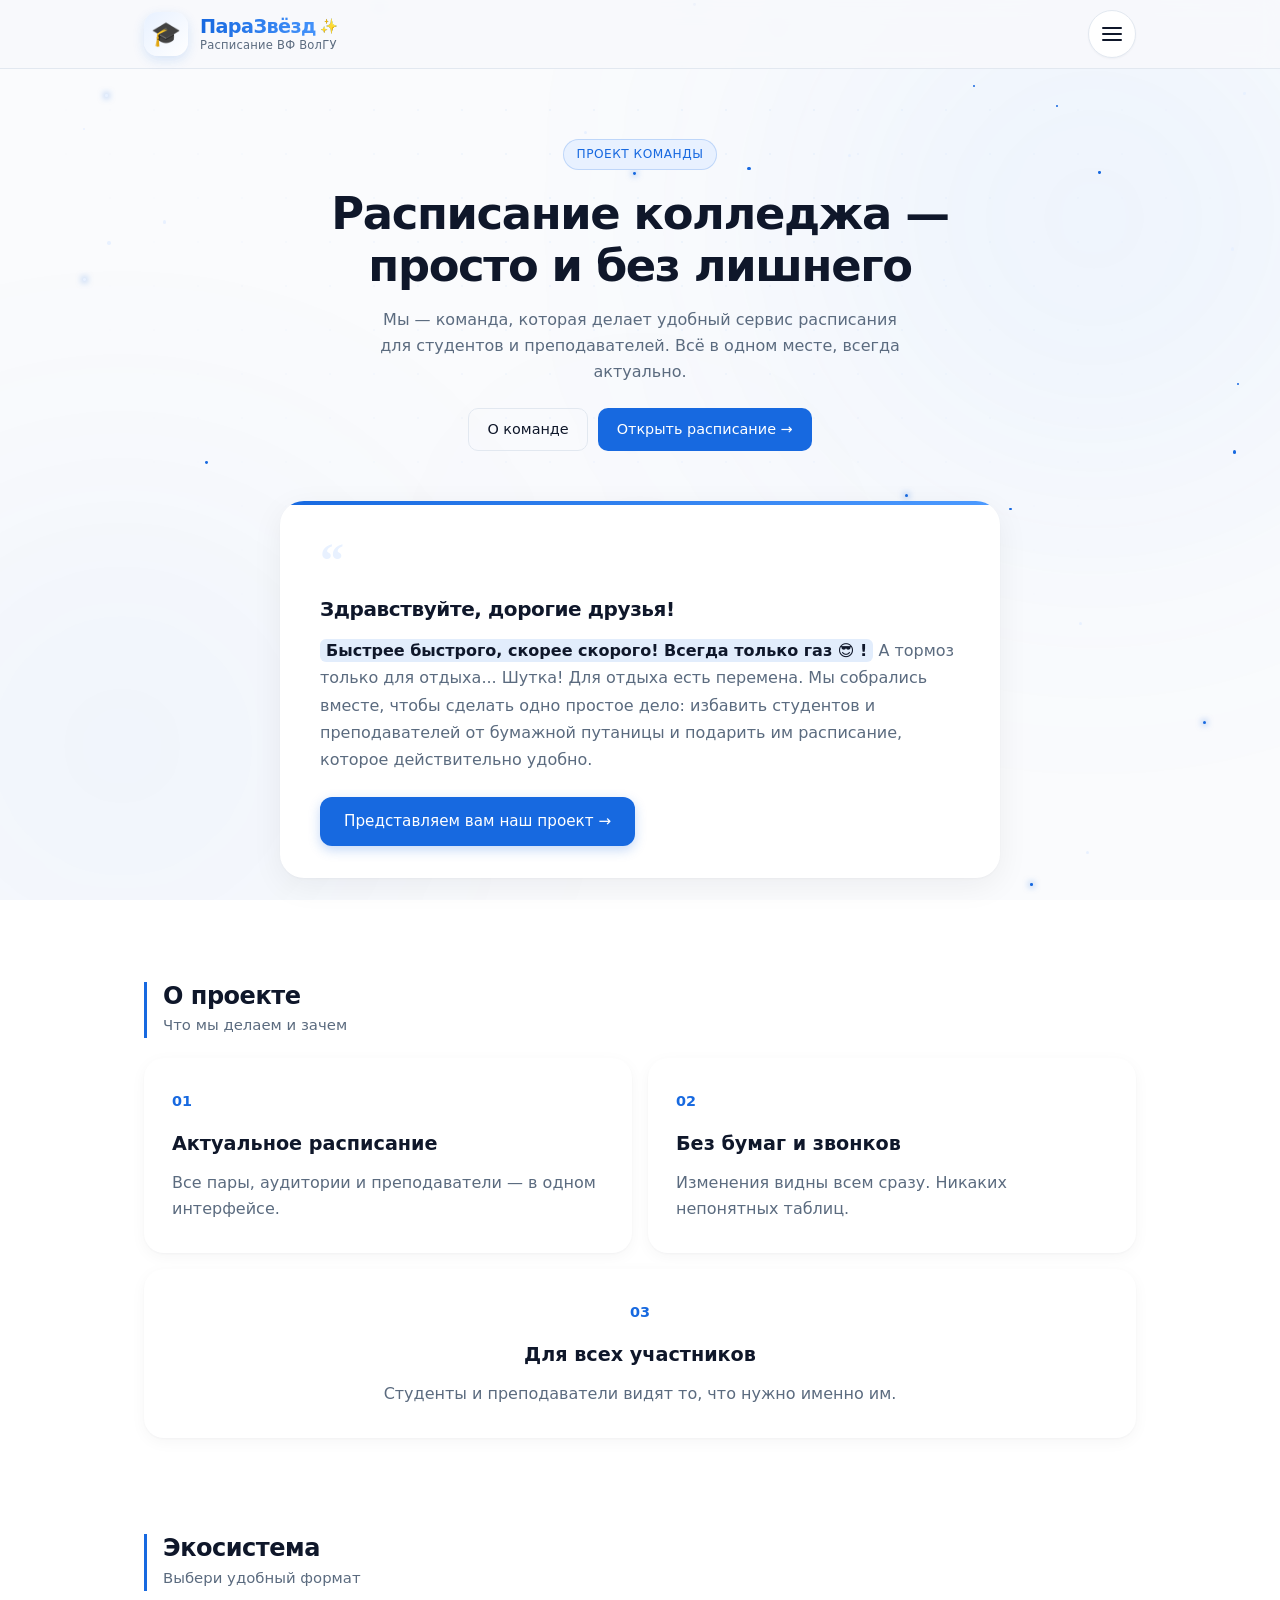
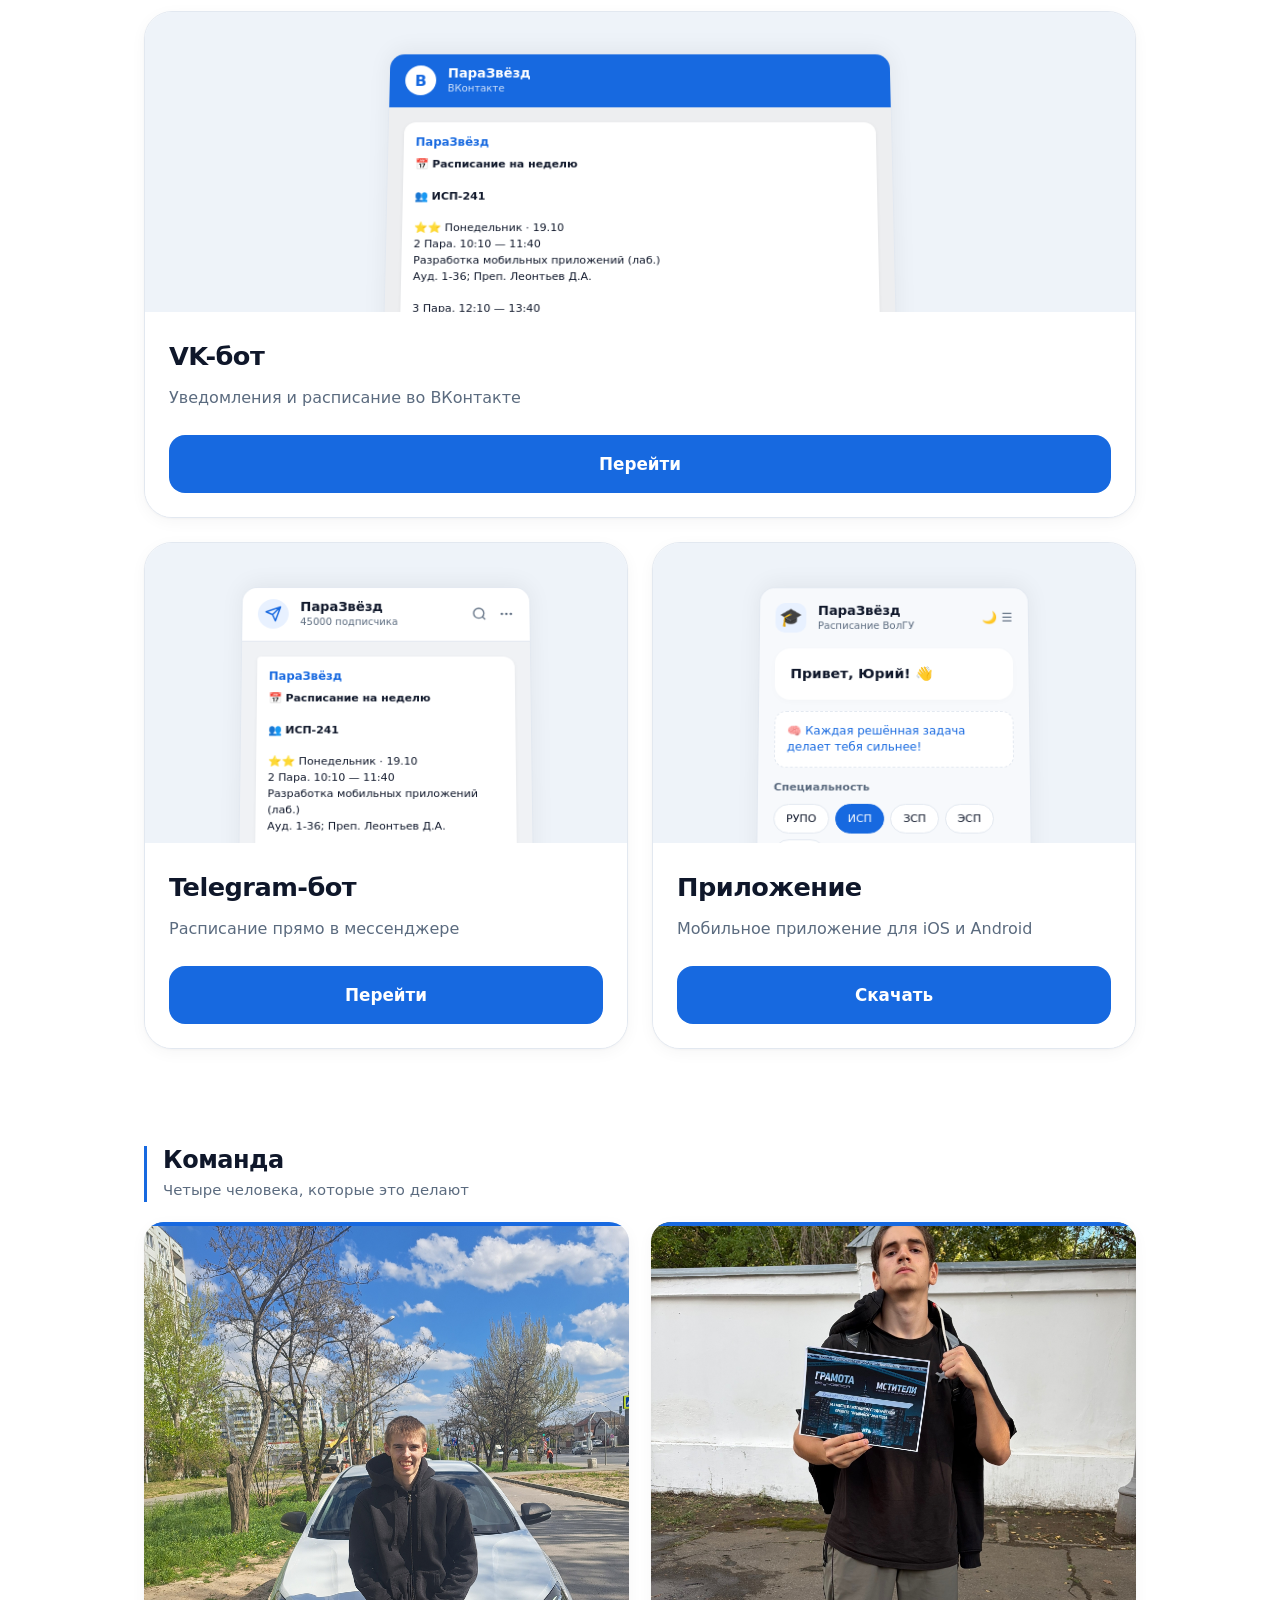
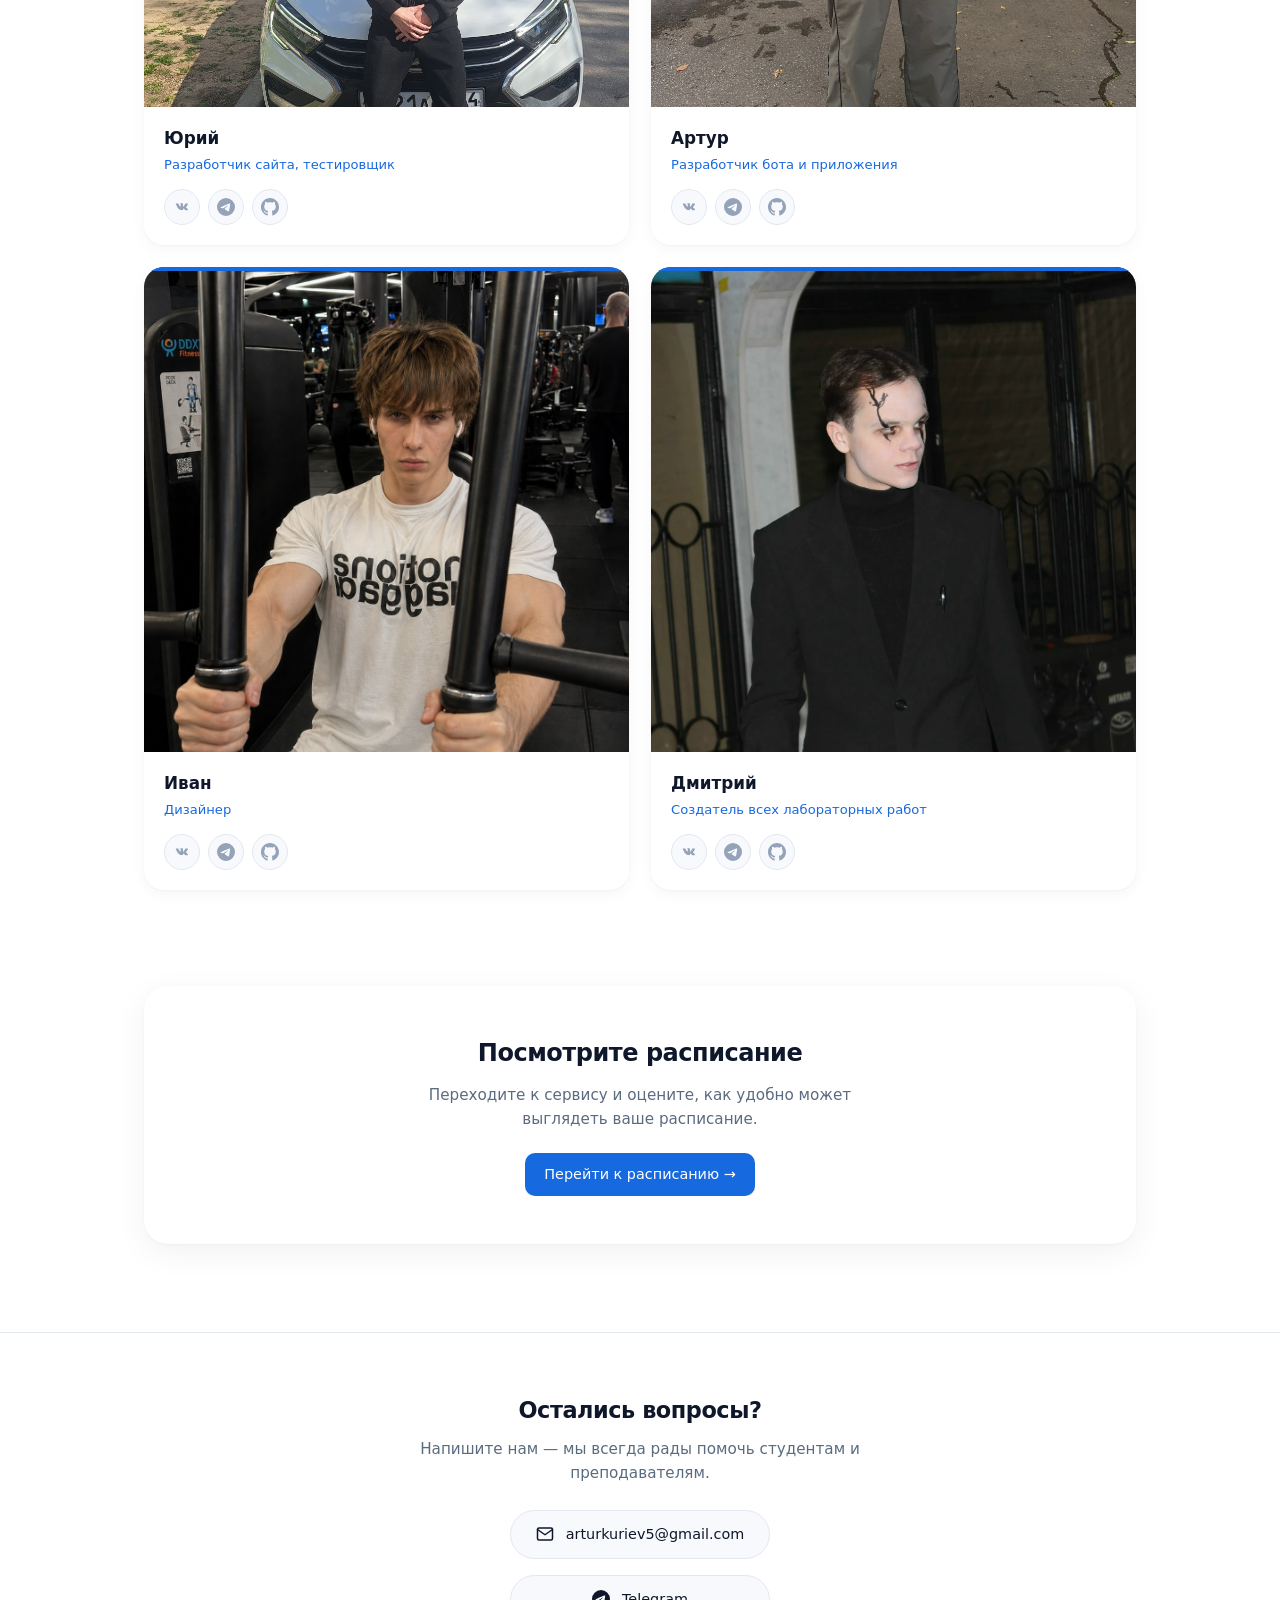
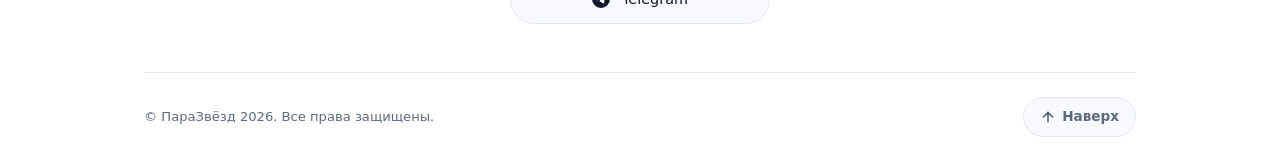
==== commit 4b37bc97: "The fifty part is ready" ====
--- a/index.html
+++ b/index.html
@@ -1,4 +1,3 @@
-```html
 <!DOCTYPE html>
 <html lang="ru">
 <head>
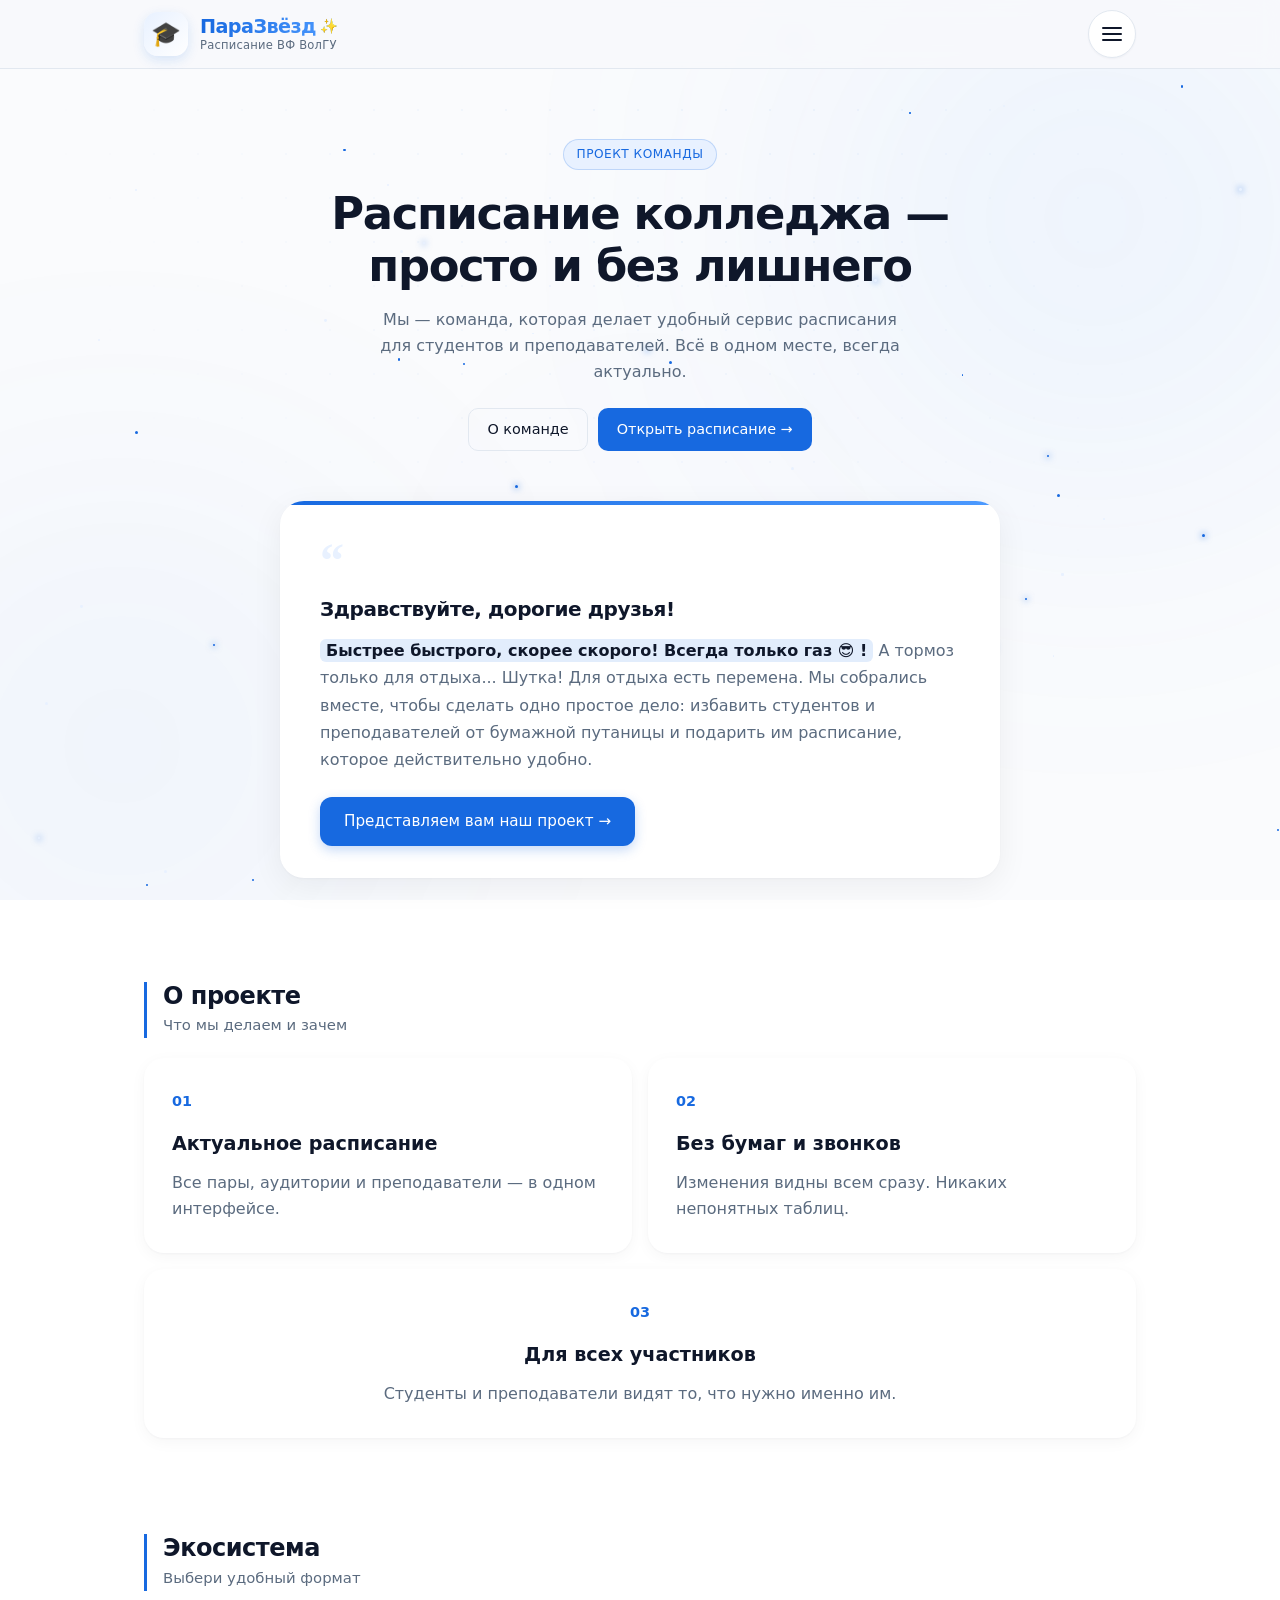
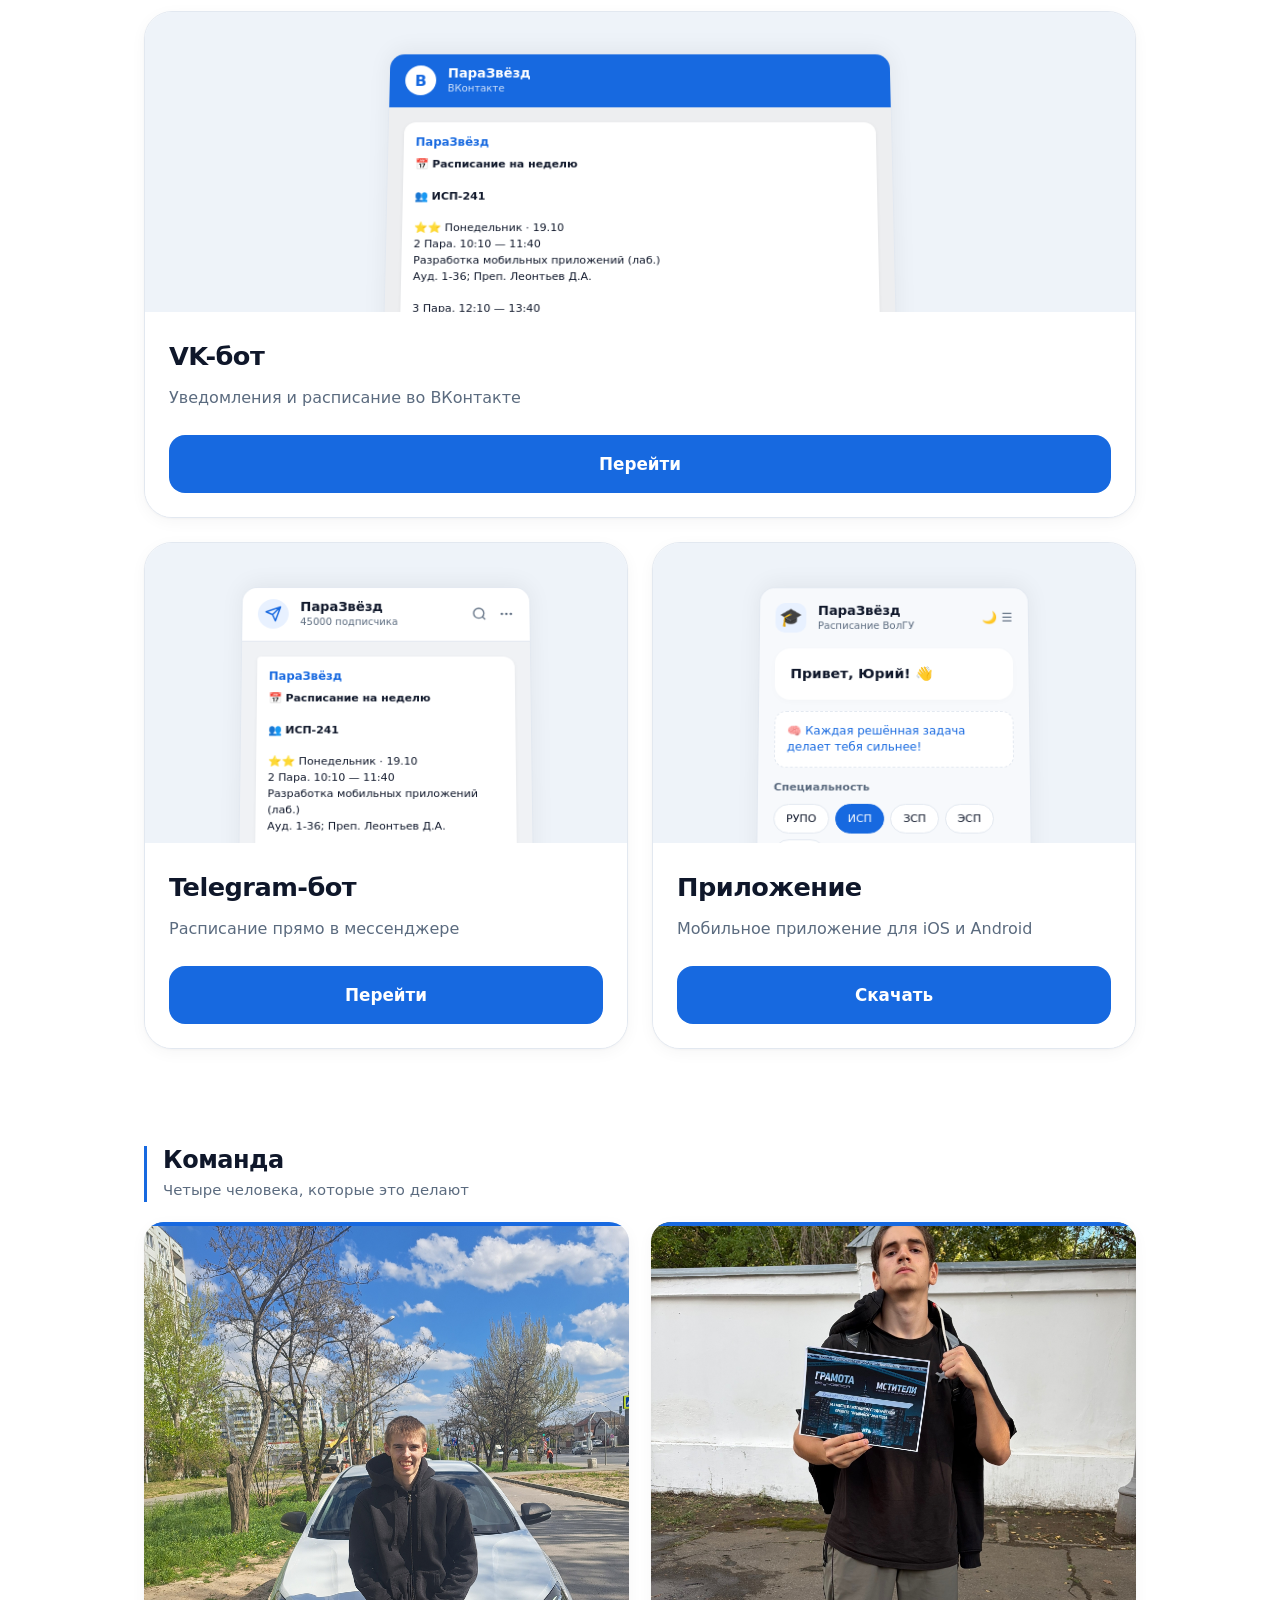
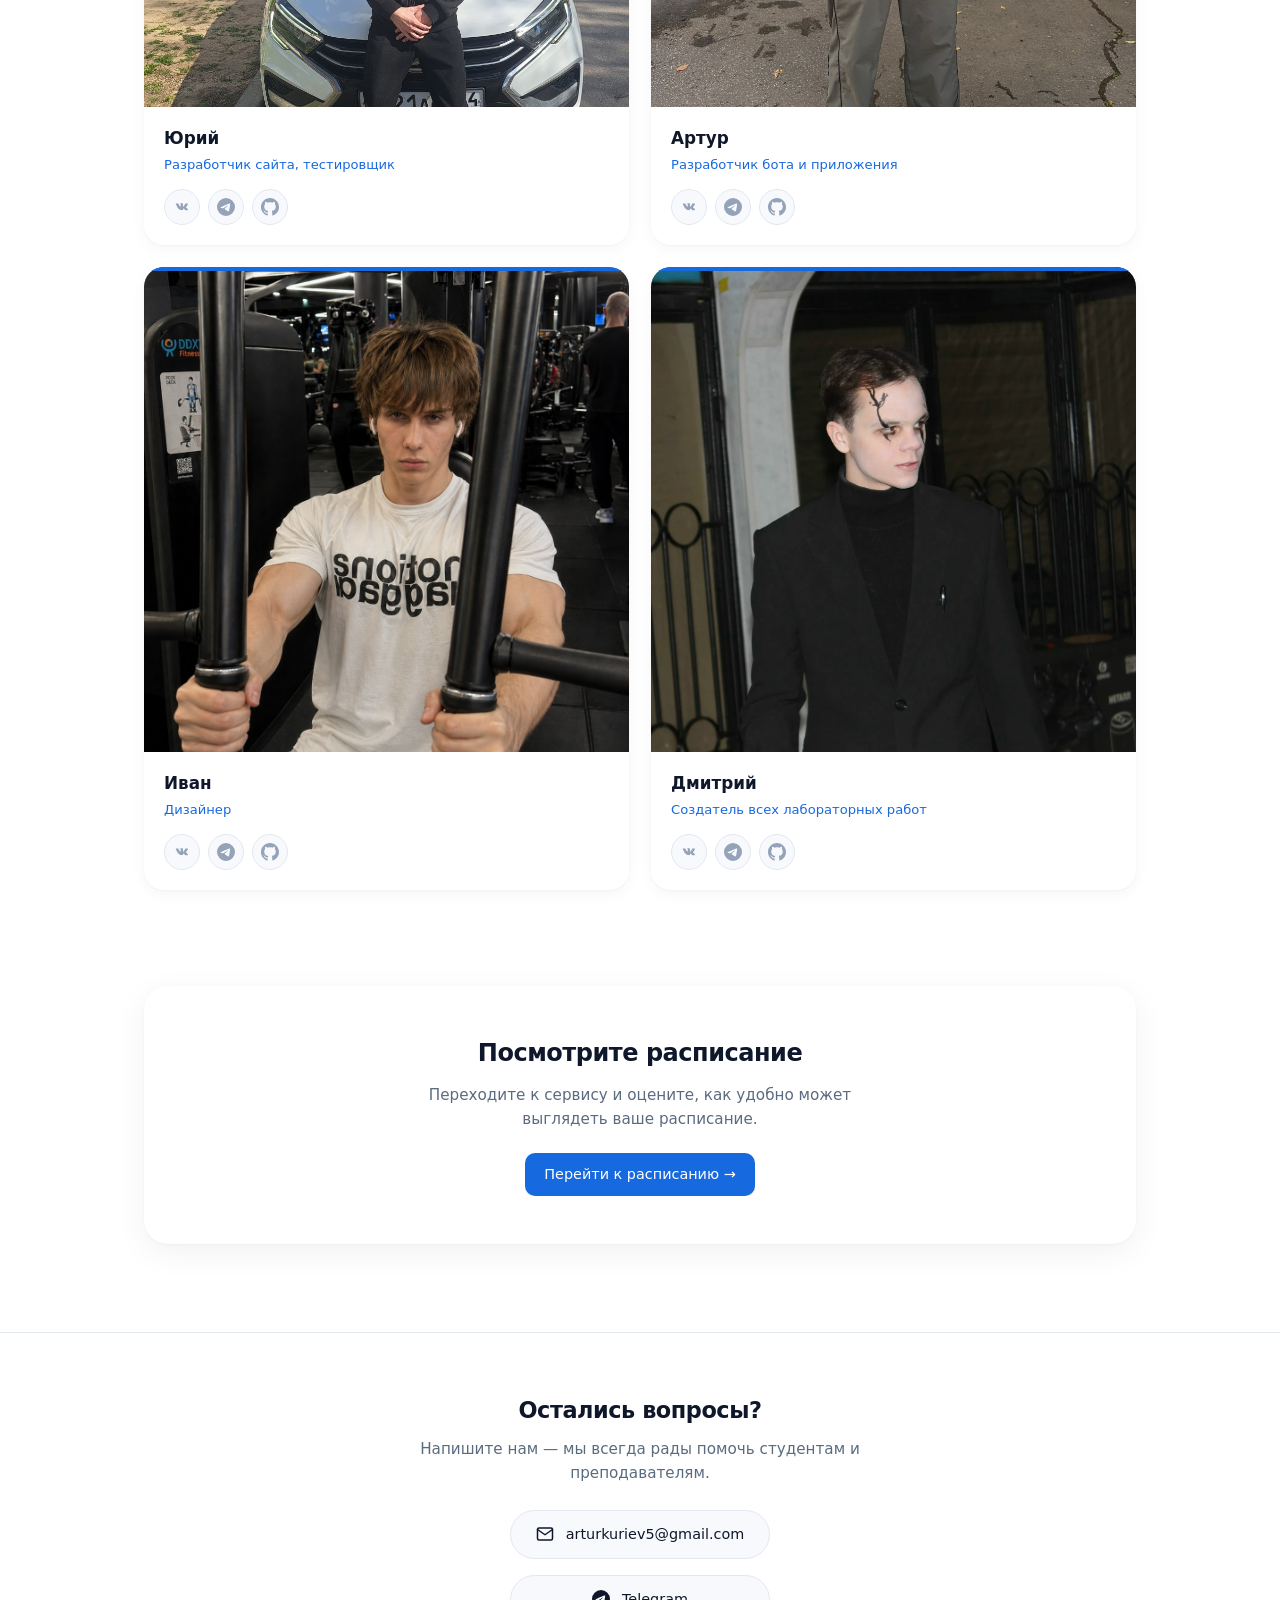
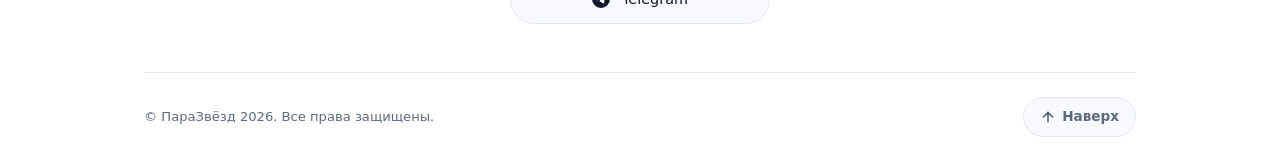
==== commit a7f55c07: "The fifty-seven part is ready" ====
--- a/index.html
+++ b/index.html
@@ -180,7 +180,7 @@
         <div class="emh-content" id="emhContent">
           <h3 class="emh-title" id="emhTitle">Web / PWA</h3>
           <p class="emh-desc" id="emhDesc">Работает в браузере. Можно установить на iPhone как приложение.</p>
-          <a href="#" class="emh-cta" id="emhCta">Как установить?</a>
+          <button class="emh-cta" id="emhCta" onclick="openIosInstallModal(event)">Как установить?</button>
         </div>
       </div>
 
@@ -348,25 +348,44 @@
     <div class="install-window">
       <button class="install-close" id="closeInstallBtn">✕</button>
       <div class="install-icon">🍏</div>
-      <h3>Как установить на iPhone</h3>
+      <h3>Установка на iPhone</h3>
+      <p class="install-subtitle">Это займёт 5 секунд. Работает только в <b>Safari</b>.</p>
+      
       <div class="install-steps">
         <div class="step">
-          <span class="step-num">1</span>
-          <div>Откройте сайт в браузере <b>Safari</b> (это важно).</div>
-        </div>
+          <div class="step-visual">🧭</div>
+          <div class="step-text">
+            <b>1. Откройте сайт в Safari</b>
+            <span>Скопируйте ссылку и вставьте в адресную строку Safari.</span>
+          </div>
+        </div>
+        
         <div class="step">
-          <span class="step-num">2</span>
-          <div>Нажмите на кнопку <b>«Поделиться»</b> (квадрат со стрелочкой вверх).</div>
-        </div>
+          <div class="step-visual">📤</div>
+          <div class="step-text">
+            <b>2. Нажмите «Поделиться»</b>
+            <span>Кнопка внизу экрана (квадрат со стрелочкой вверх).</span>
+          </div>
+        </div>
+        
         <div class="step">
-          <span class="step-num">3</span>
-          <div>Выберите <b>«На экран "Домой"»</b>.</div>
-        </div>
+          <div class="step-visual">➕</div>
+          <div class="step-text">
+            <b>3. Выберите «На экран "Домой"»</b>
+            <span>Прокрутите список вниз, если не видите.</span>
+          </div>
+        </div>
+        
         <div class="step">
-          <span class="step-num">4</span>
-          <div>Нажмите <b>«Добавить»</b>.</div>
-        </div>
-      </div>
+          <div class="step-visual">✅</div>
+          <div class="step-text">
+            <b>4. Нажмите «Добавить»</b>
+            <span>Готово! Иконка появится на рабочем столе.</span>
+          </div>
+        </div>
+      </div>
+      
+      <button class="install-done-btn" id="installDoneBtn">Всё понятно</button>
     </div>
   </div>
 
--- a/style.css
+++ b/style.css
@@ -963,4 +963,116 @@
 /* В светлой теме блик чуть светлее */
 html:not(.dark) .eco-card-glow {
   background: radial-gradient(circle, rgba(76, 154, 255, 0.25) 0%, transparent 60%);
+}
+
+/* ============================================================
+   УЛУЧШЕННАЯ ИНСТРУКЦИЯ ДЛЯ iOS
+   ============================================================ */
+.install-subtitle {
+  text-align: center;
+  font-size: 0.9rem;
+  color: var(--muted);
+  margin-bottom: 24px;
+  line-height: 1.4;
+}
+
+.install-subtitle b {
+  color: var(--text);
+}
+
+.install-steps {
+  display: flex;
+  flex-direction: column;
+  gap: 16px;
+  margin-bottom: 24px;
+}
+
+.step {
+  display: flex;
+  align-items: flex-start;
+  gap: 16px;
+  background: var(--bg);
+  padding: 12px 16px;
+  border-radius: 16px;
+}
+
+.step-visual {
+  font-size: 1.8rem;
+  line-height: 1;
+  flex-shrink: 0;
+  display: flex;
+  align-items: center;
+  justify-content: center;
+  width: 40px;
+  height: 40px;
+  background: var(--card);
+  border-radius: 12px;
+  box-shadow: var(--shadow-sm);
+}
+
+.step-text {
+  display: flex;
+  flex-direction: column;
+  gap: 4px;
+}
+
+.step-text b {
+  font-size: 0.95rem;
+  font-weight: 700;
+  color: var(--text);
+}
+
+.step-text span {
+  font-size: 0.8rem;
+  color: var(--muted);
+  line-height: 1.4;
+}
+
+.install-done-btn {
+  width: 100%;
+  padding: 16px;
+  border-radius: 16px;
+  background: var(--blue);
+  color: #fff;
+  border: none;
+  font: inherit;
+  font-size: 1rem;
+  font-weight: 600;
+  cursor: pointer;
+  transition: all 0.2s ease;
+}
+
+.install-done-btn:hover {
+  background: var(--blue-2);
+  transform: translateY(-2px);
+  box-shadow: 0 8px 24px rgba(23, 105, 224, 0.3);
+}
+
+.install-done-btn:active {
+  transform: translateY(0);
+}
+
+html.dark .step {
+  background: #1A2338;
+}
+html.dark .step-visual {
+  background: #2A3448;
+}
+
+.emh-cta {
+  display: block;
+  width: 100%;
+  padding: 14px;
+  text-align: center;
+  background: var(--blue);
+  color: #fff;
+  font-weight: 600;
+  font-size: 1rem;
+  border-radius: 16px;
+  text-decoration: none;
+  transition: background 0.2s ease;
+  /* Добавь это, чтобы кнопка выглядела как ссылка */
+  border: none;
+  cursor: pointer;
+  font-family: inherit;
 }
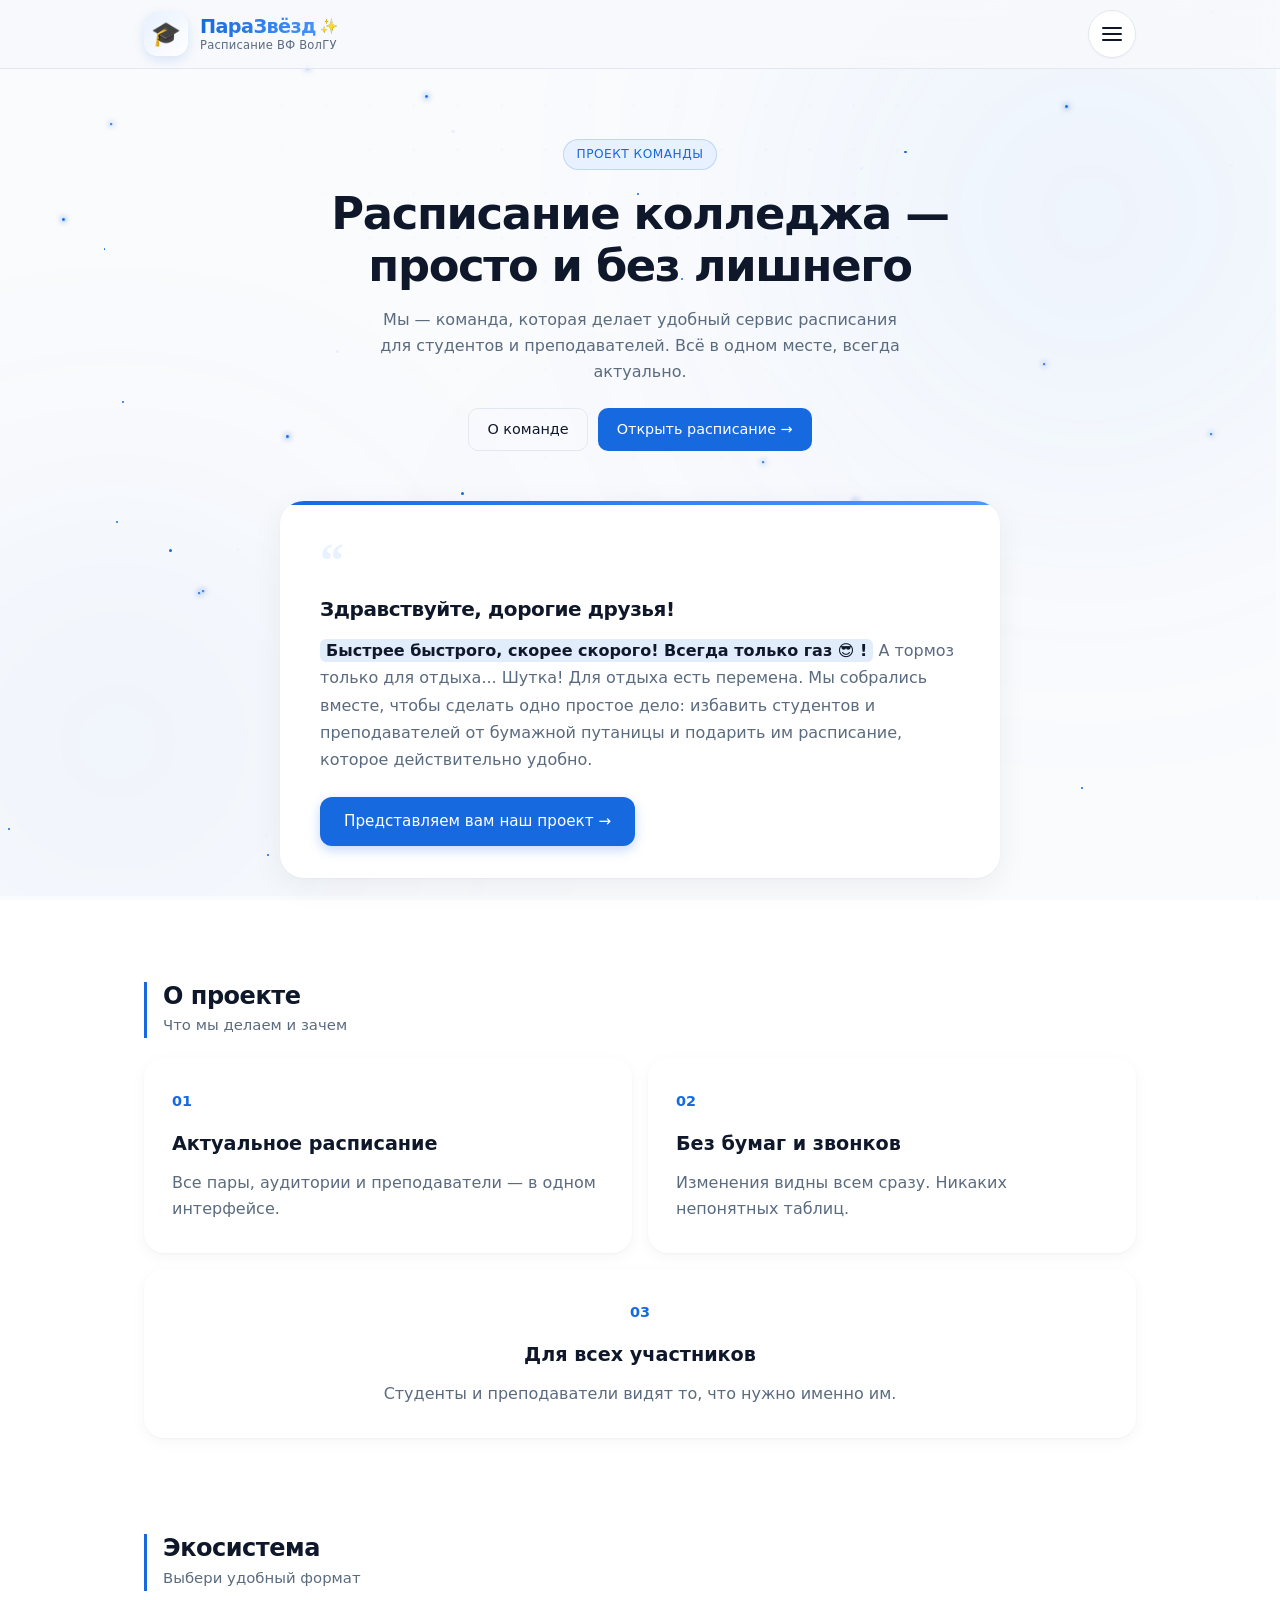
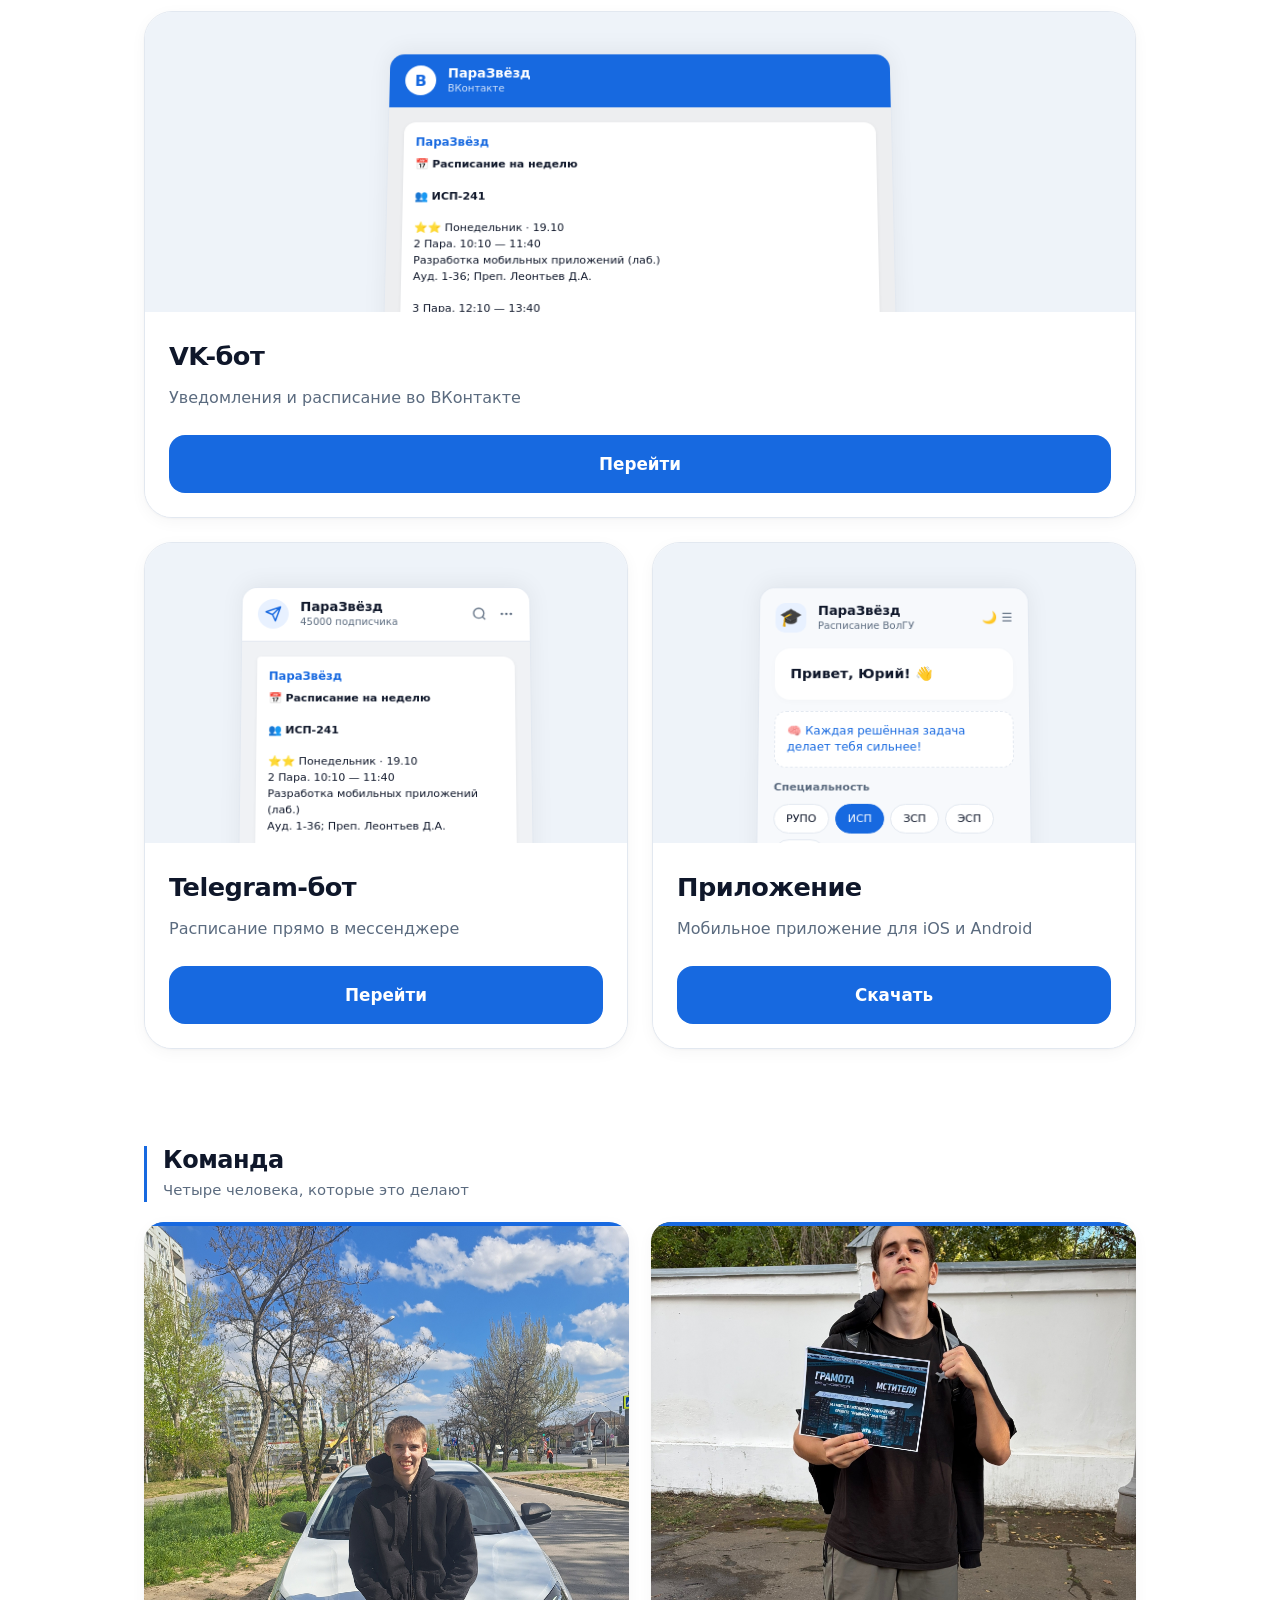
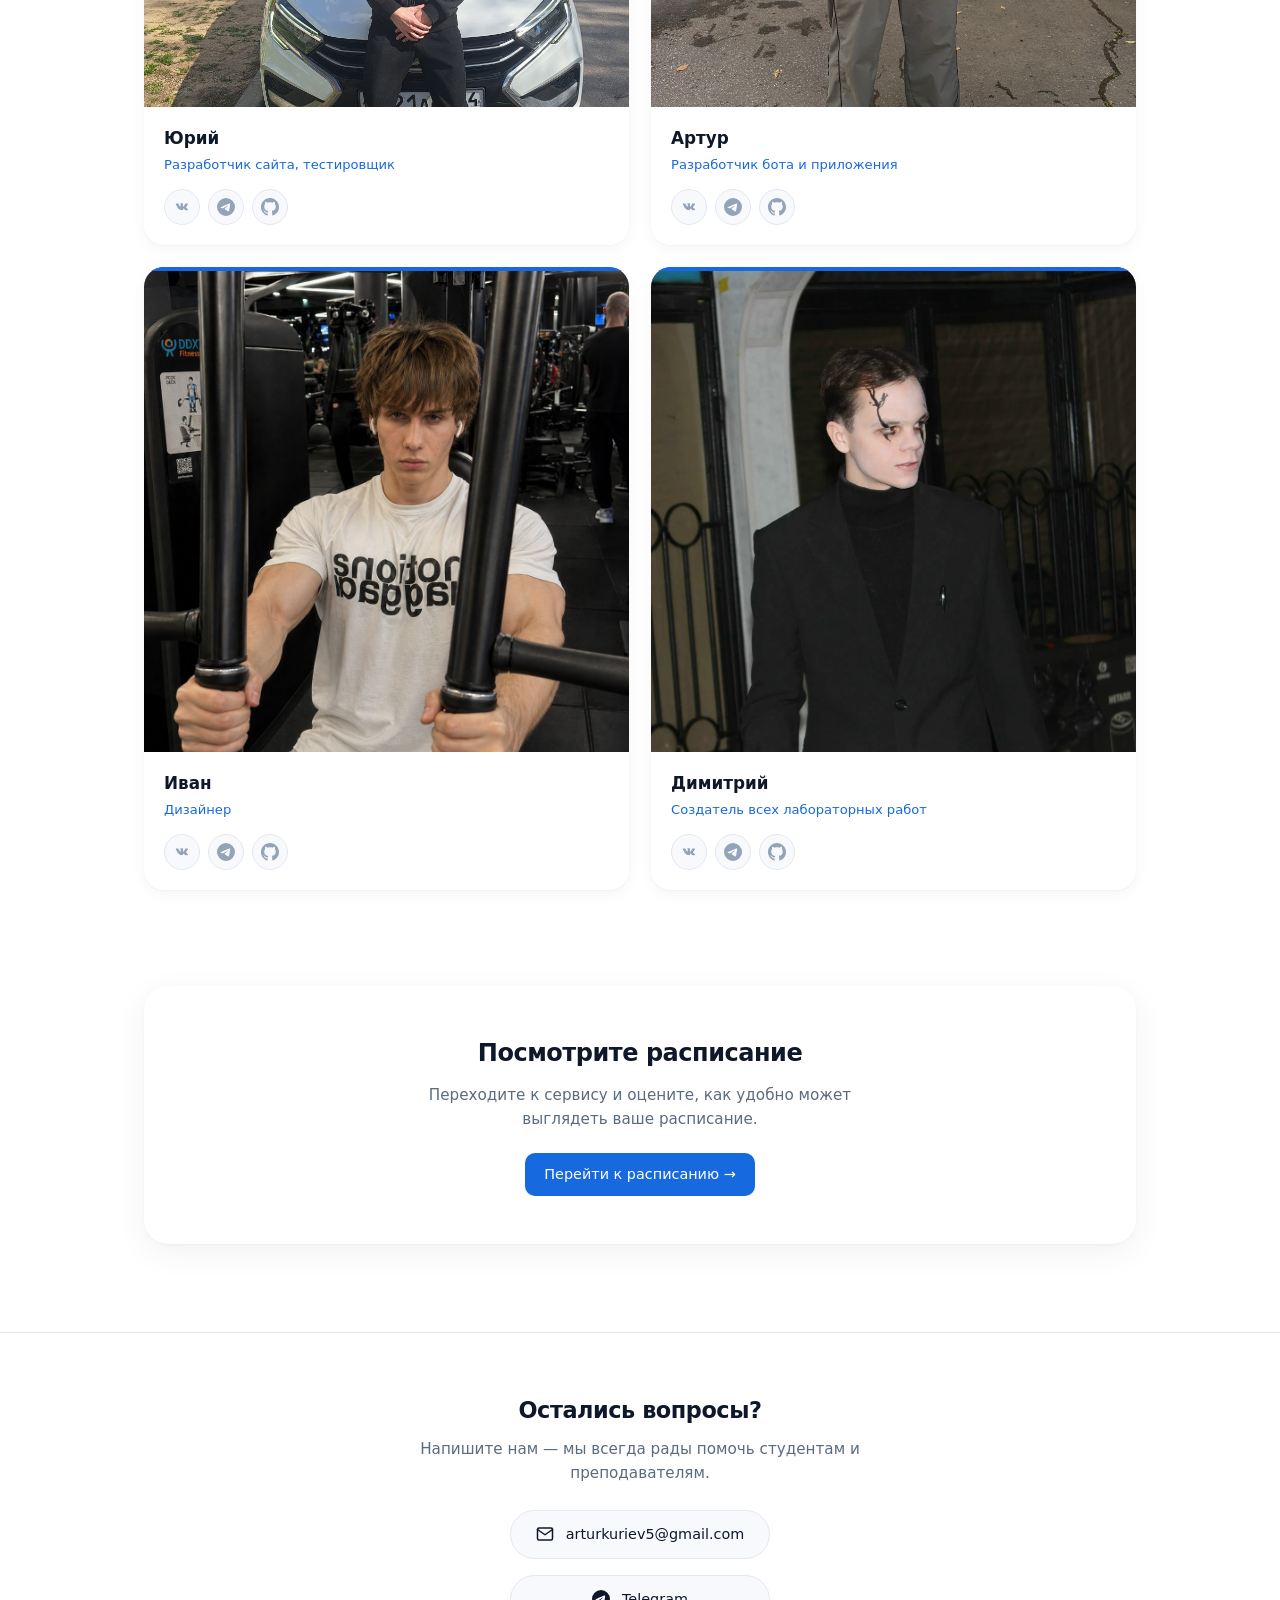
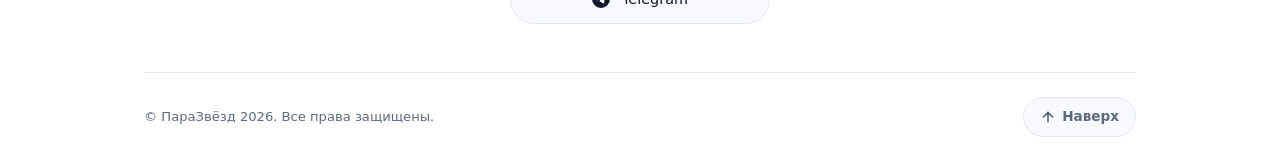
==== commit 7c0eea73: "The fifty-eight part is ready" ====
--- a/index.html
+++ b/index.html
@@ -447,7 +447,7 @@
             <img src="img/32.jpg" alt="Разработчик">
           </div>
           <div class="member-body">
-            <h3>Дмитрий</h3>
+            <h3>Димитрий</h3>
             <div class="role">Создатель всех лабораторных работ</div>
             <div class="team-socials">
               <a href="https://vk.ru/virpitzstal" target="_blank" class="social-btn vk" title="ВКонтакте"></a>
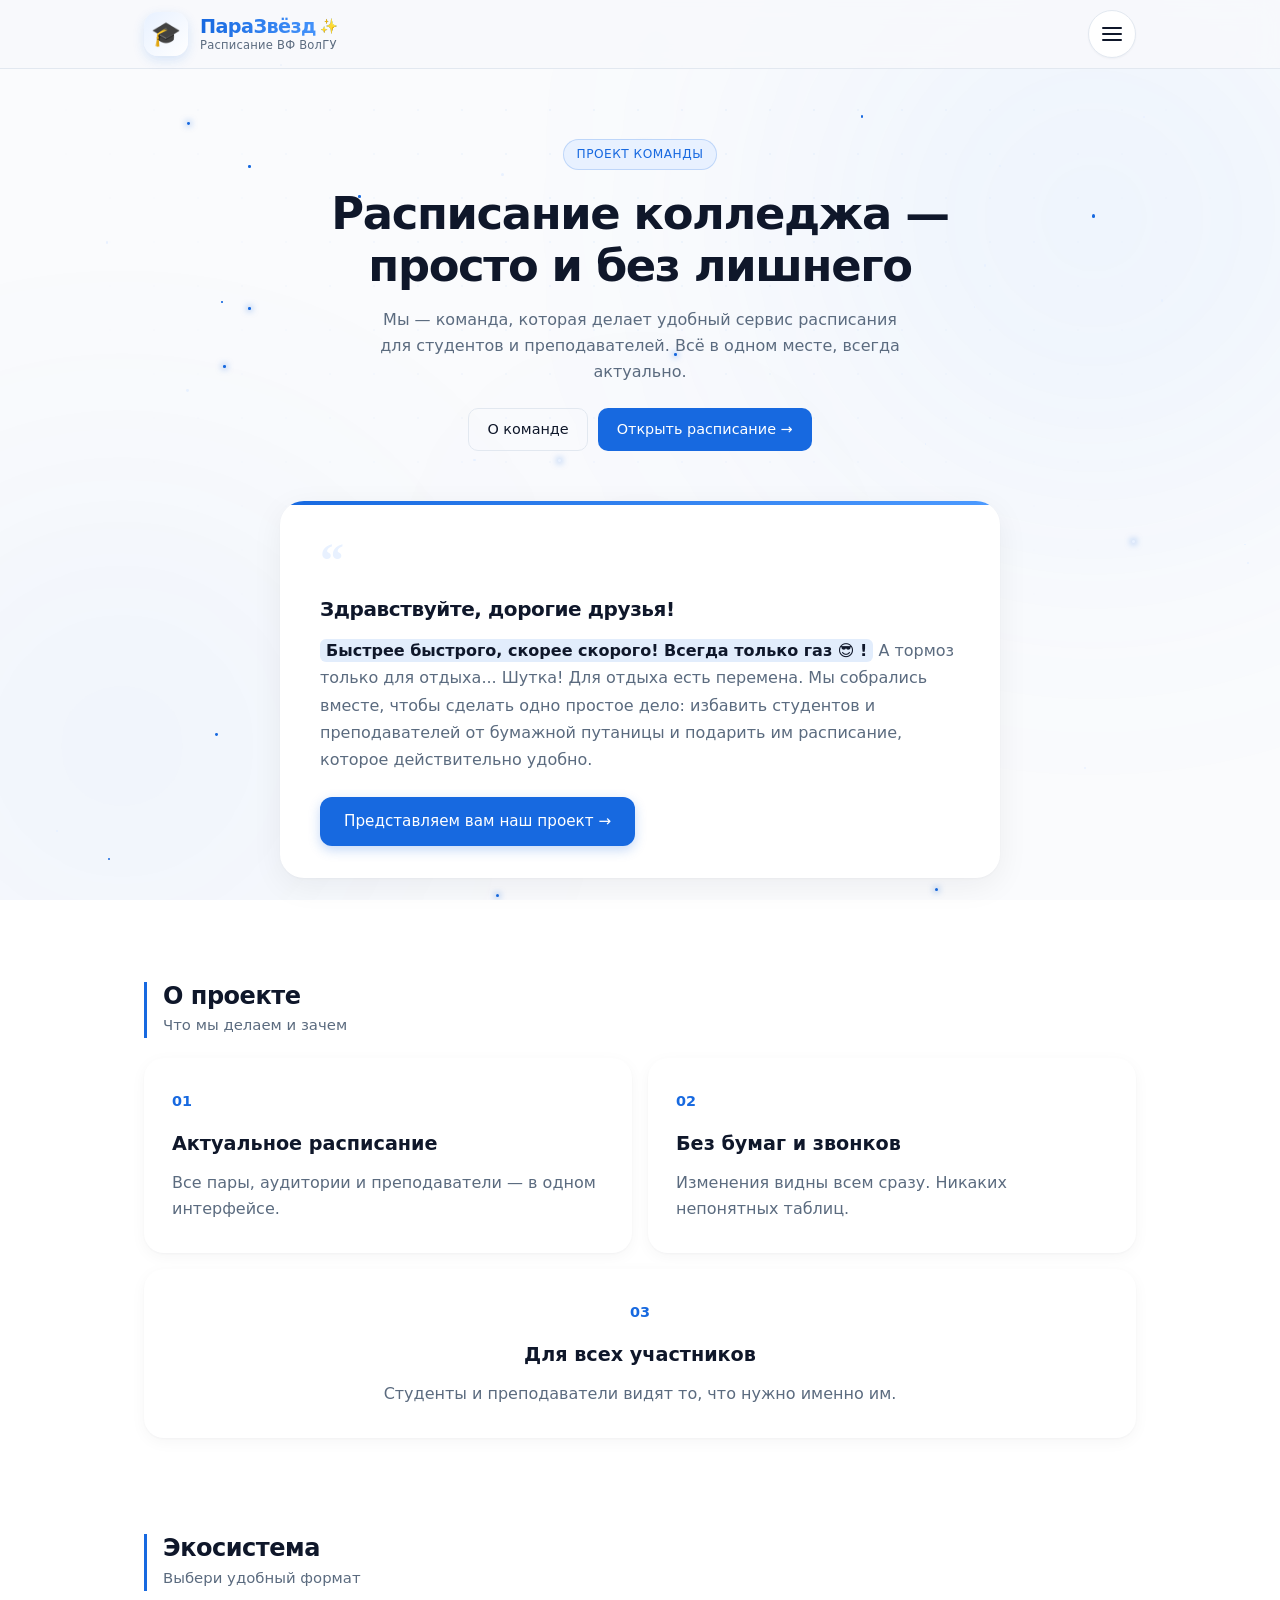
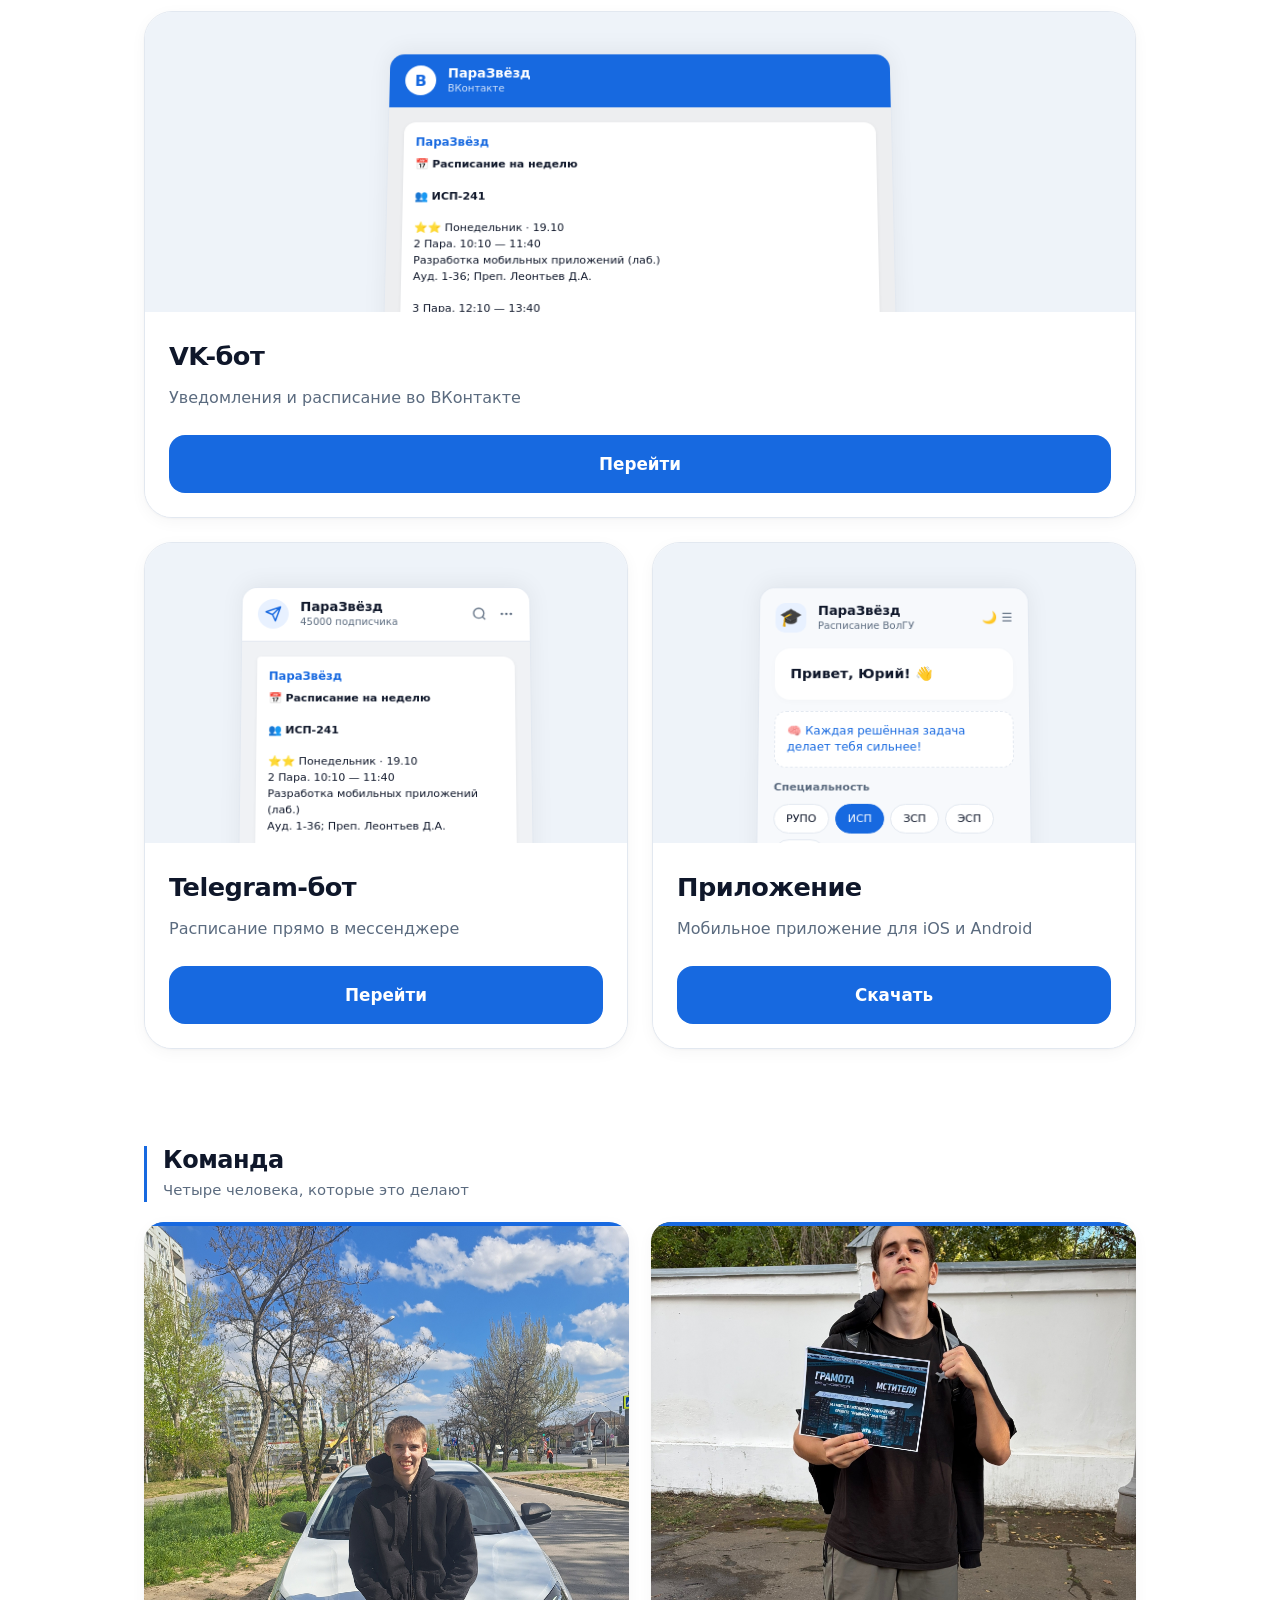
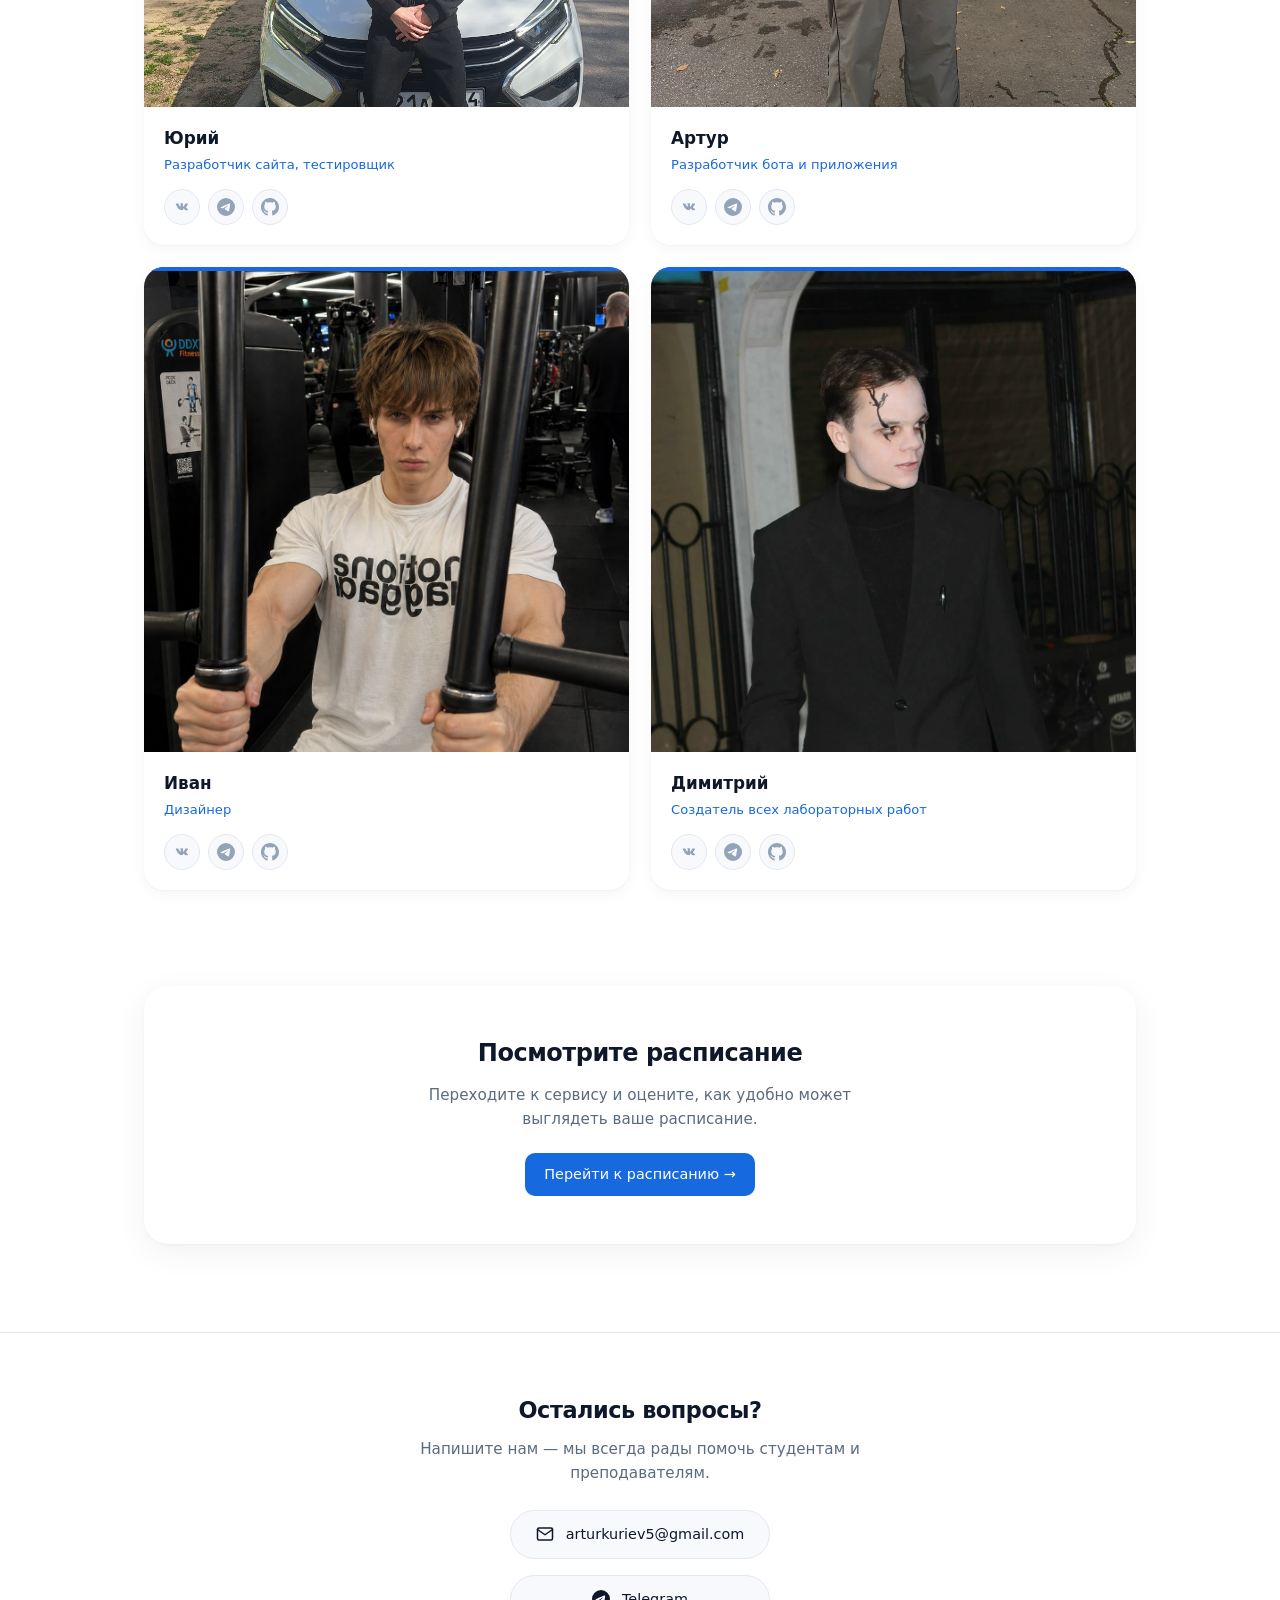
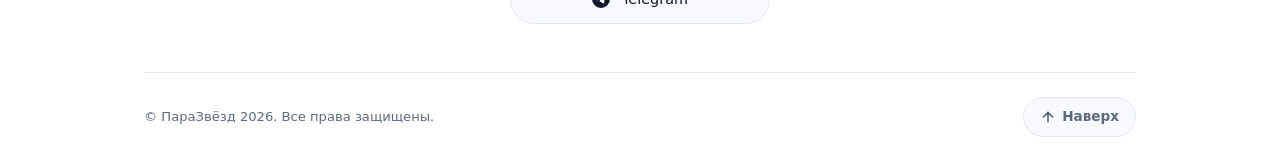
==== commit 045af3c0: "The sixty-one part is ready" ====
--- a/index.html
+++ b/index.html
@@ -2,8 +2,20 @@
 <html lang="ru">
 <head>
   <meta charset="UTF-8">
-  <meta name="viewport" content="width=device-width, initial-scale=1.0">
-  <link rel="icon" type="image/png" href="img/favicon.png">
+  <meta name="viewport" content="width=device-width, initial-scale=1.0"><!-- Иконка сайта (favicon) -->
+<link rel="icon" type="image/png" href="img/favicon.png">
+
+<!-- Мета-теги для ВКонтакте (Open Graph) -->
+<meta property="og:type" content="website">
+<meta property="og:site_name" content="ПараЗвёзд">
+<meta property="og:title" content="ПараЗвёзд — расписание ВФ ВолГУ">
+<meta property="og:description" content="Удобное расписание занятий для студентов и преподавателей. Геймификация, мини-игра и достижения!">
+<meta property="og:url" content="https://yuriisuperprog.github.io/Project_Team_Schedule/">
+
+<!-- Ссылка на картинку-превью. ВАЖНО: путь должен быть абсолютным (начинаться с https://) -->
+<meta property="og:image" content="https://yuriisuperprog.github.io/Project_Team_Schedule/img/preview.jpg">
+<meta property="og:image:width" content="1200">
+<meta property="og:image:height" content="630">
   <title>ПараЗвёзд — расписание ВФ ВолГУ</title>
   <link rel="stylesheet" href="style.css">
 </head>
